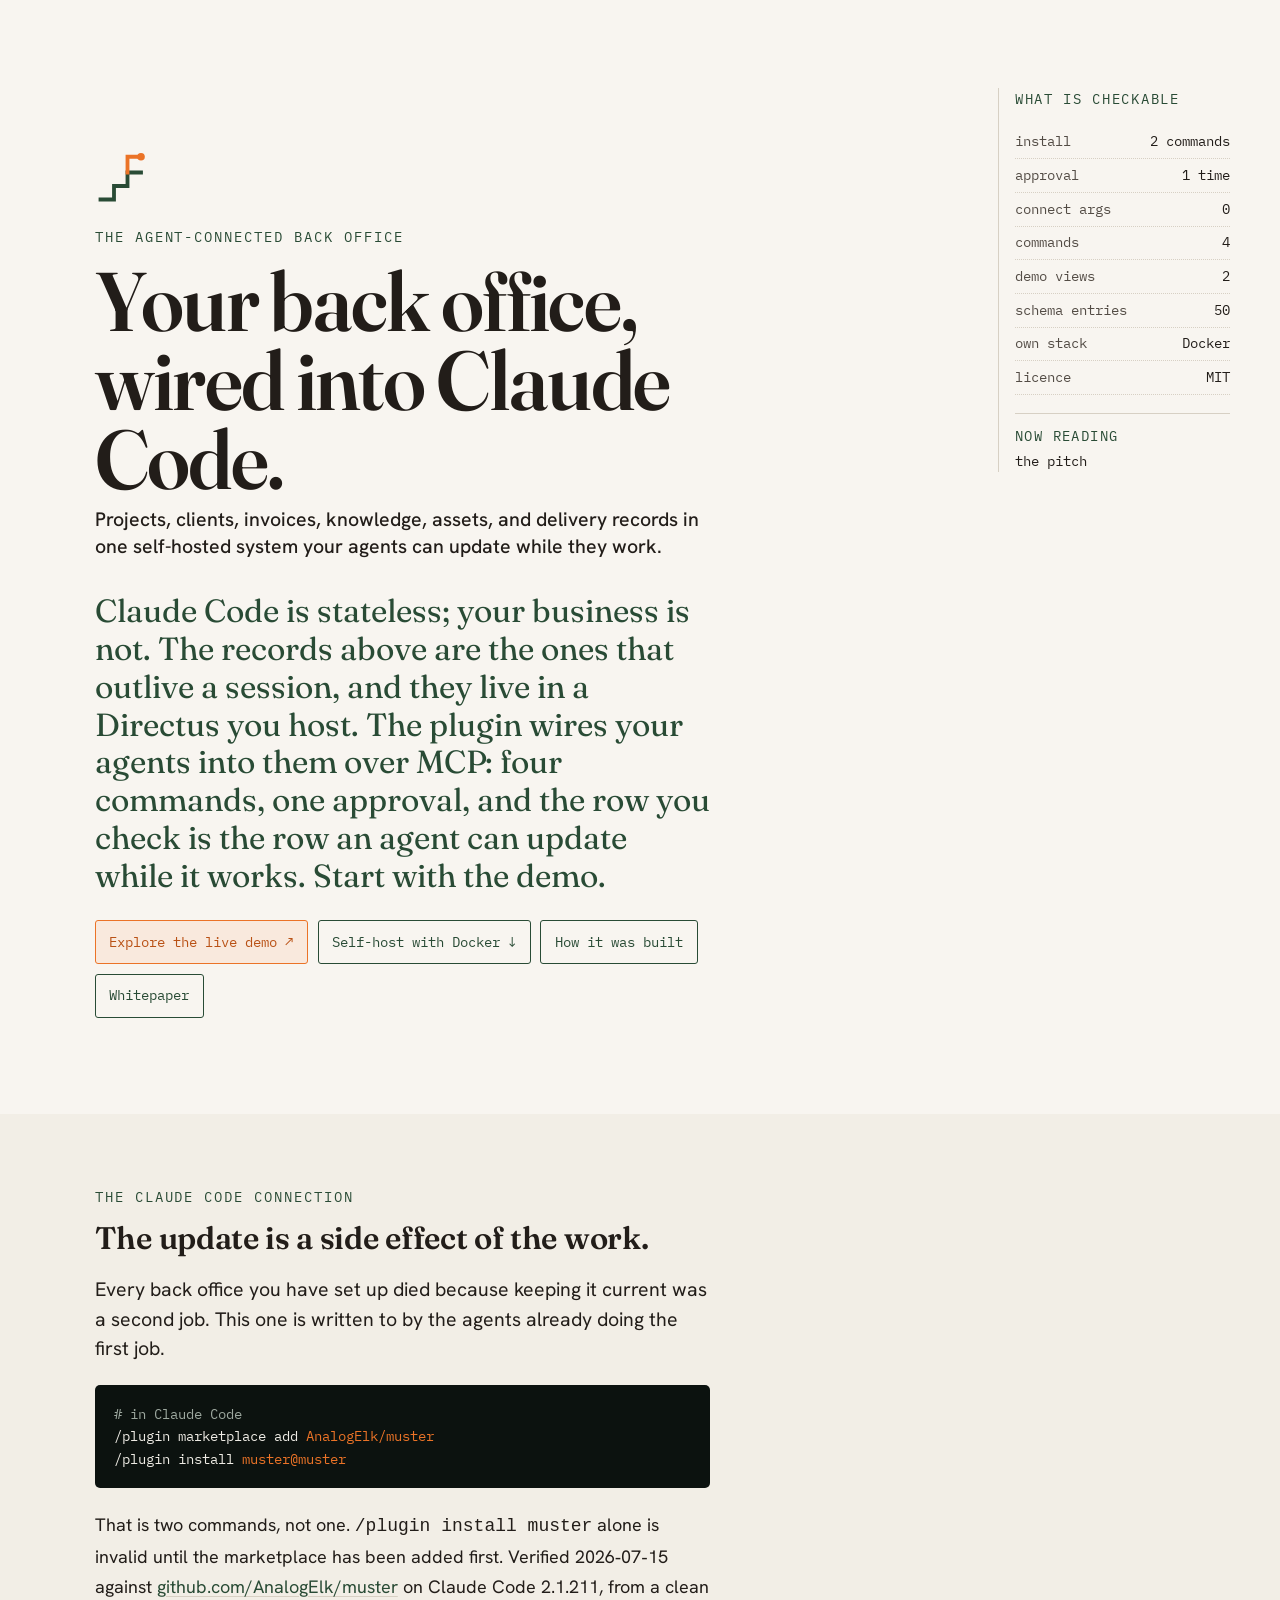
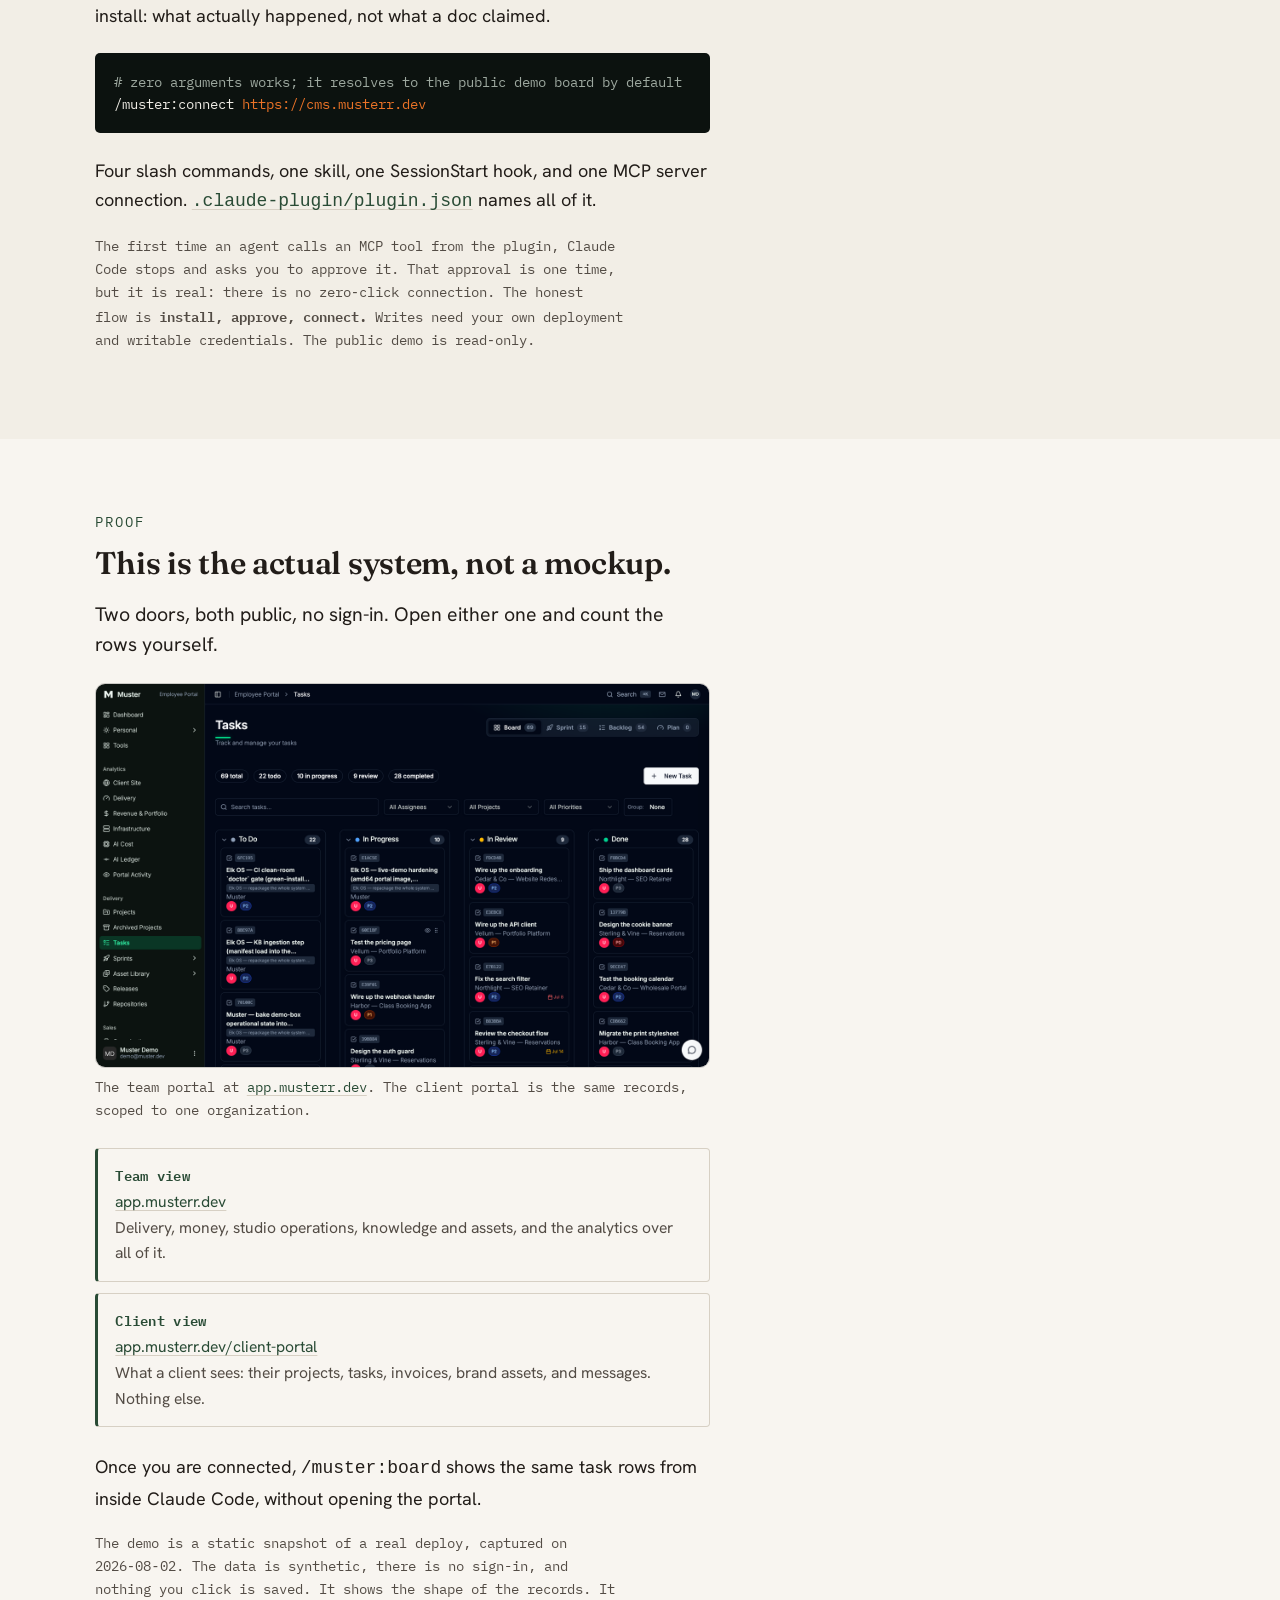
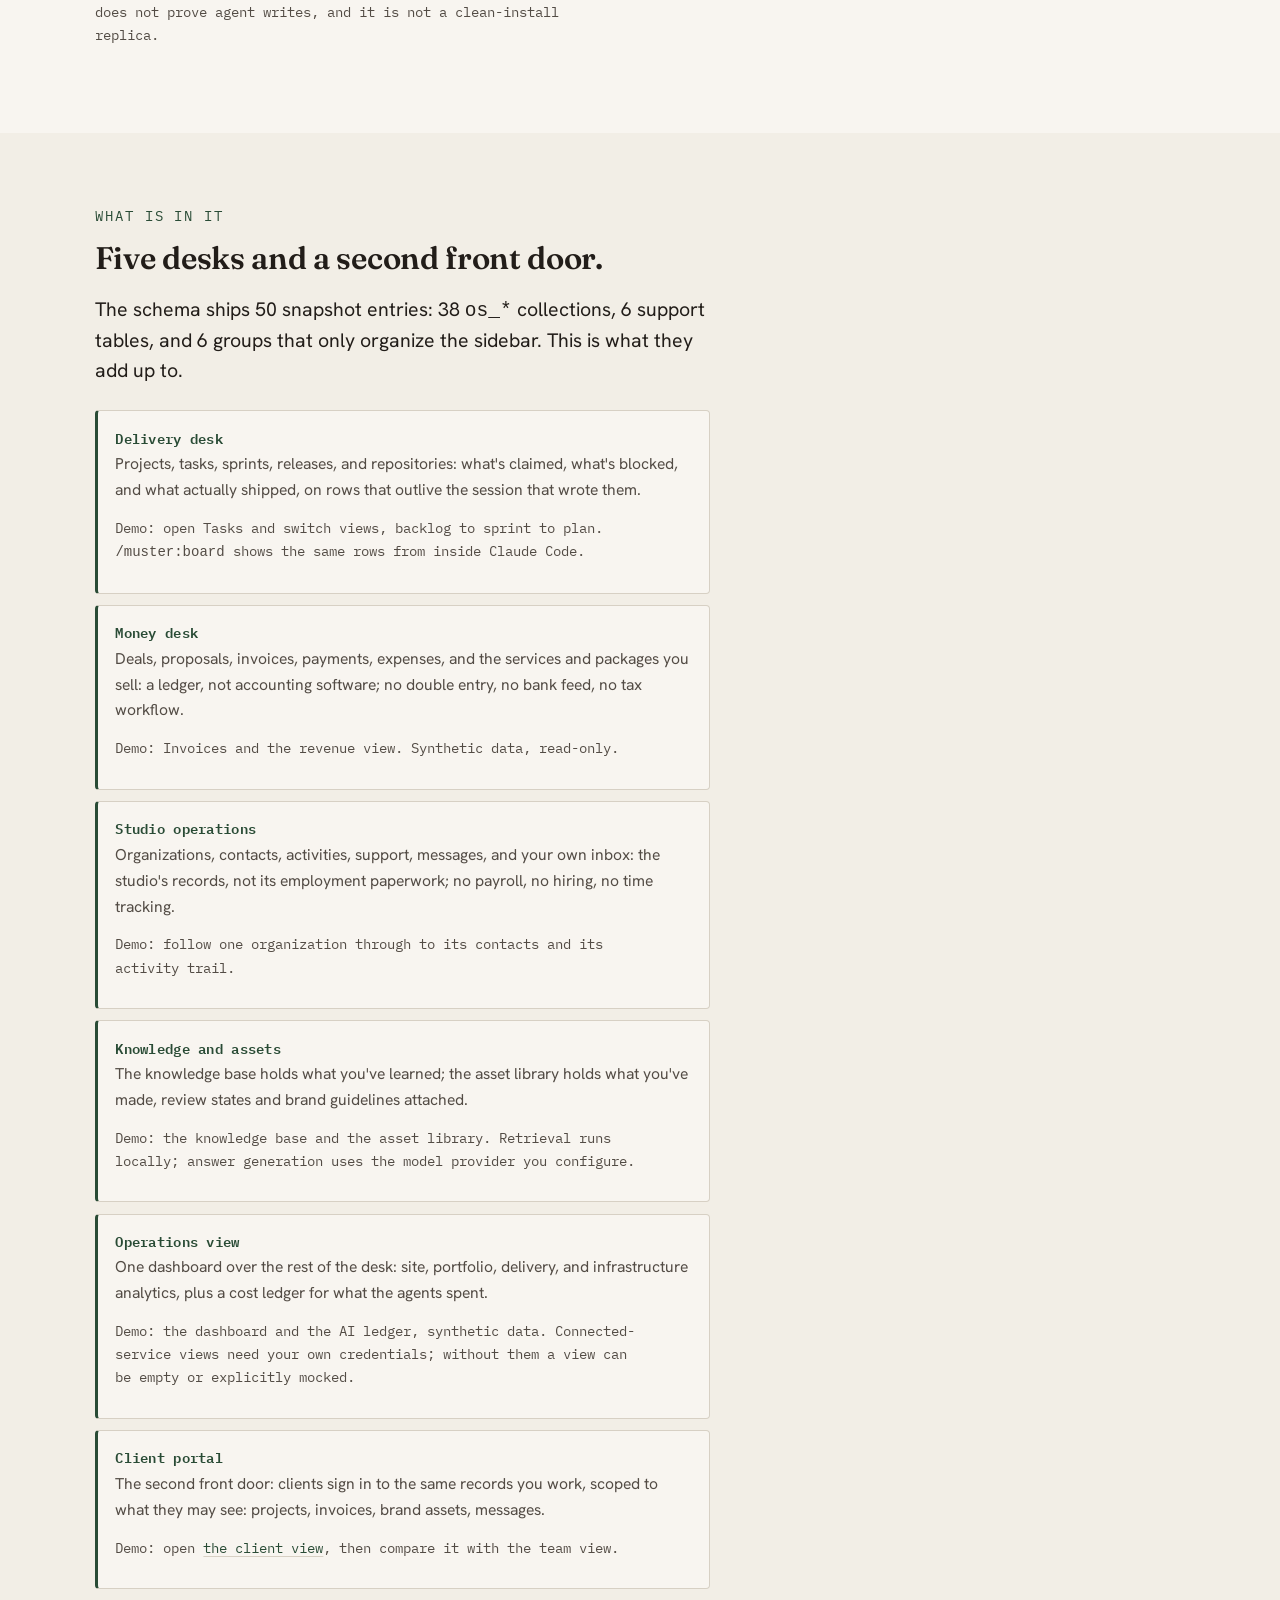
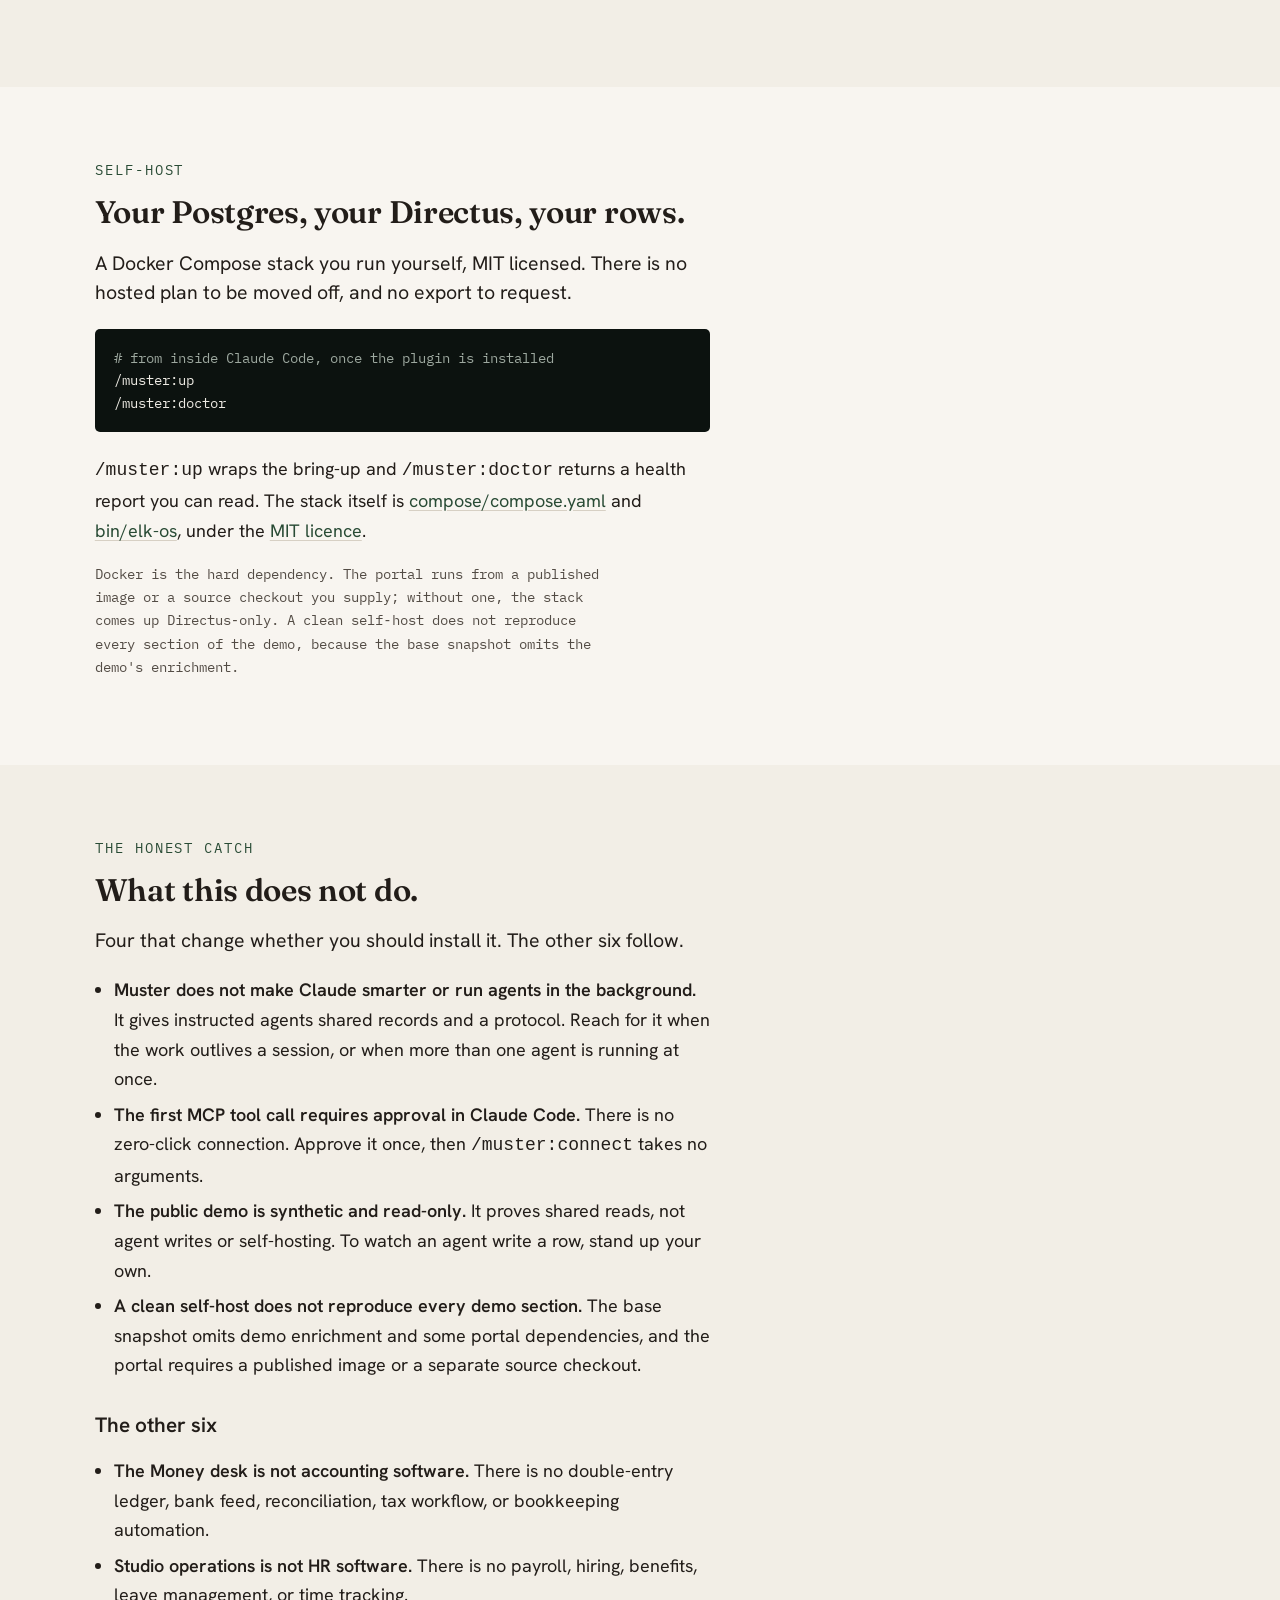
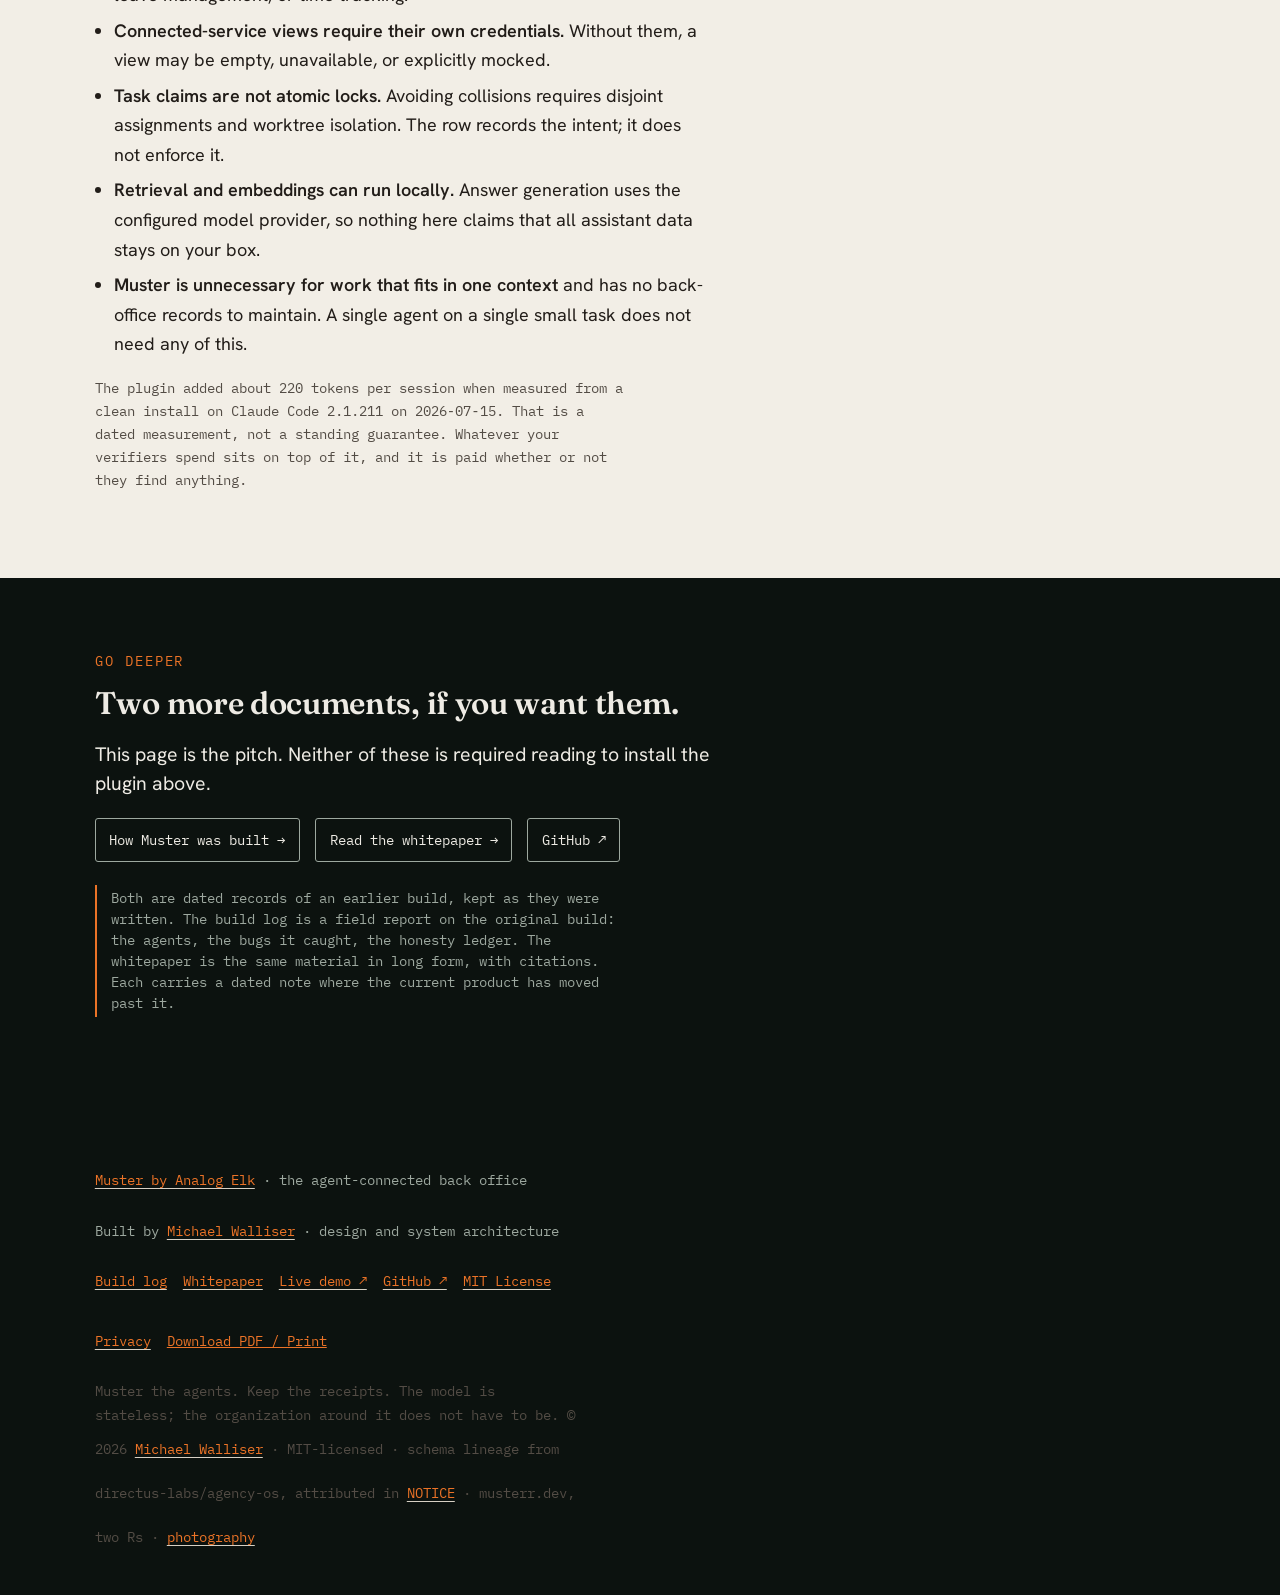
==== site/index.html @ 9669ee62 "fix(site): accurate privacy page, cookieless Matomo, real favicon (#31) * fix(site): make Matomo coo" ====
<!DOCTYPE html>
<html lang="en">
<head>
<meta charset="utf-8">
<meta name="viewport" content="width=device-width, initial-scale=1">
<title>Muster: your back office, wired into Claude Code</title>
<meta name="description" content="Muster is a self-hosted back office for projects, clients, invoices, knowledge, assets, and delivery records, wired into Claude Code. Agents read and update the same records people use, over MCP.">
<!-- canonical = https://musterr.dev/ (double R is deliberate; muster.dev is not ours). -->
<link rel="canonical" href="https://musterr.dev/">

<!-- Open Graph / Twitter -->
<meta property="og:type" content="website">
<meta property="og:url" content="https://musterr.dev/">
<meta property="og:title" content="Muster: your back office, wired into Claude Code">
<meta property="og:description" content="Projects, clients, invoices, knowledge, assets, and delivery records in one self-hosted system your agents can update while they work.">
<meta property="og:image" content="https://musterr.dev/assets/muster-board.png">
<meta property="og:image:alt" content="The Muster task board: rows grouped by status, in the team portal.">
<meta name="twitter:card" content="summary_large_image">
<meta name="twitter:title" content="Muster: your back office, wired into Claude Code">
<meta name="twitter:description" content="Projects, clients, invoices, knowledge, assets, and delivery records in one self-hosted system your agents can update while they work.">
<meta name="twitter:image" content="https://musterr.dev/assets/muster-board.png">
<meta name="twitter:image:alt" content="The Muster task board: rows grouped by status, in the team portal.">

<!-- favicon: three steps + one ember, the Build-Trail at 16px -->
<link rel="icon" href="data:image/svg+xml,%3Csvg xmlns='http://www.w3.org/2000/svg' viewBox='0 0 48 64'%3E%3Cpolyline points='6,58 18,58 18,44 30,44 30,30 42,30' fill='none' stroke='%2325402F' stroke-width='5' stroke-linecap='square'/%3E%3Cpolyline points='30,30 30,16 42,16' fill='none' stroke='%23DE7330' stroke-width='5' stroke-linecap='square'/%3E%3Ccircle cx='42' cy='16' r='5' fill='%23DE7330'/%3E%3C/svg%3E">

<!-- fonts: Fraunces (display), Hanken Grotesk (body), IBM Plex Mono (mono), display:swap -->
<link rel="preconnect" href="https://fonts.googleapis.com">
<link rel="preconnect" href="https://fonts.gstatic.com" crossorigin>
<link href="https://fonts.googleapis.com/css2?family=Fraunces:opsz,wght@9..144,400;9..144,600&family=Hanken+Grotesk:wght@400;500;600&family=IBM+Plex+Mono:wght@400;500;600&display=swap" rel="stylesheet">

<link rel="stylesheet" href="styles.css">

<script type="application/ld+json">
{
  "@context": "https://schema.org",
  "@type": "SoftwareApplication",
  "name": "Muster",
  "applicationCategory": "BusinessApplication",
  "operatingSystem": "Docker",
  "url": "https://musterr.dev/",
  "description": "A self-hosted back office for projects, clients, invoices, knowledge, assets, and delivery records, wired into Claude Code. Agents read and update the same records people use, over MCP.",
  "license": "https://github.com/AnalogElk/muster/blob/main/LICENSE",
  "isAccessibleForFree": true,
  "author": {
    "@type": "Person",
    "name": "Michael Walliser",
    "url": "https://walliser.me"
  },
  "offers": {
    "@type": "Offer",
    "price": "0",
    "priceCurrency": "USD"
  }
}
</script>

<!-- Matomo: self-hosted, cookieless (disableCookies), IP-anonymized server-side; skipped entirely
     when the browser sends Global Privacy Control (DNT is honored server-side by Matomo).
     Disclosed in privacy.html -->
<script>
if (!navigator.globalPrivacyControl) {
  var _paq = window._paq = window._paq || [];
  _paq.push(['disableCookies']);
  _paq.push(['setTrackerUrl', 'https://analytics.analogelk.com/matomo.php']);
  _paq.push(['setSiteId', '10']);
  _paq.push(['trackPageView']);
  _paq.push(['enableLinkTracking']);
  var g = document.createElement('script');
  g.async = true;
  g.src = 'https://analytics.analogelk.com/matomo.js';
  document.head.appendChild(g);
}
</script>
</head>
<body>
<a class="skip" href="#connect">Skip to content</a>

<!-- ===================== STICKY TOP BAR ===================== -->
<header class="topbar" id="topbar" hidden>
  <a class="topbar__brand" href="#top" aria-label="Muster: top of page">
    <svg viewBox="0 0 48 64" aria-hidden="true"><polyline points="6,58 18,58 18,44 30,44 30,30 42,30" fill="none" stroke="var(--pine)" stroke-width="4.5" stroke-linecap="square"/><polyline points="30,30 30,16 42,16" fill="none" stroke="var(--ember)" stroke-width="4.5" stroke-linecap="square"/><circle cx="42" cy="16" r="4.5" fill="var(--ember)"/></svg>
    Muster
  </a>
  <nav class="topbar__nav" aria-label="Section jump links">
    <a href="#connect">Connect</a>
    <a href="#proof">Demo</a>
    <a href="#desks">What's in it</a>
    <a href="#own">Self-host</a>
    <a href="#limits">Limits</a>
  </nav>
  <span class="topbar__spacer"></span>
  <div class="topbar__cta">
    <a class="btn btn--live btn--sm" href="https://app.musterr.dev" target="_blank" rel="noopener" title="static demo snapshot, no sign-in">Live demo ↗</a>
    <a class="btn btn--sm topbar__secondary" href="/about.html">Build log</a>
    <a class="btn btn--sm topbar__secondary" href="/paper.html">Whitepaper</a>
  </div>
</header>

<!-- ===================== LEDGER RAIL (desktop telemetry margin) ===================== -->
<aside class="rail" aria-hidden="true">
  <div class="rail__inner">
    <div class="rail__title">what is checkable</div>
    <div class="rail__item" data-rail="install"><span>install</span><span class="v">2 commands</span></div>
    <div class="rail__item" data-rail="approve"><span>approval</span><span class="v">1 time</span></div>
    <div class="rail__item" data-rail="connect"><span>connect args</span><span class="v">0</span></div>
    <div class="rail__item" data-rail="commands"><span>commands</span><span class="v">4</span></div>
    <div class="rail__item" data-rail="demo"><span>demo views</span><span class="v">2</span></div>
    <div class="rail__item" data-rail="schema"><span>schema entries</span><span class="v">50</span></div>
    <div class="rail__item" data-rail="stack"><span>own stack</span><span class="v">Docker</span></div>
    <div class="rail__item" data-rail="licence"><span>licence</span><span class="v">MIT</span></div>
    <div class="rail__phase" id="railPhase">
      <span class="lbl">now reading</span>
      <span id="railPhaseText">the pitch</span>
    </div>
  </div>
</aside>

<main>
<!-- ===================== HERO ===================== -->
<section class="band band-paper hero" id="top">
  <div class="doc">
    <svg class="hero__mark trail-draw" viewBox="0 0 48 64" role="img" aria-label="The Build-Trail: stacked verified steps, the top step ember and live">
      <polyline points="4,60 16,60 16,48 28,48 28,36 40,36" fill="none" stroke="var(--pine)" stroke-width="3.4" stroke-linecap="square" stroke-linejoin="miter" style="--len:120"/>
      <polyline class="ember-step" points="28,36 28,22 40,22" fill="none" stroke="var(--ember)" stroke-width="3.4" stroke-linecap="square" stroke-linejoin="miter" style="--len:40"/>
      <circle cx="40" cy="22" r="3.4" fill="var(--ember)"/>
    </svg>

    <p class="kicker">The agent-connected back office</p>
    <h1 class="hero__wordmark">Your back office, wired into Claude Code.</h1>

    <p class="hero__pitch">Projects, clients, invoices, knowledge, assets, and delivery records in one self-hosted system your agents can update while they work.</p>

    <p class="hero__lede">Claude Code is stateless; your business is not. The records above are the ones that outlive a session, and they live in a Directus you host. The plugin wires your agents into them over MCP: four commands, one approval, and the row you check is the row an agent can update while it works. Start with the demo.</p>

    <div class="hero__cta">
      <a class="btn btn--solid btn--live" href="https://app.musterr.dev" target="_blank" rel="noopener">Explore the live demo ↗</a>
      <a class="btn" href="#own">Self-host with Docker ↓</a>
      <a class="btn" href="/about.html">How it was built</a>
      <a class="btn" href="/paper.html">Whitepaper</a>
    </div>
  </div>
</section>

<!-- ===================== THE CONNECTION ===================== -->
<section class="band band-paper band-paper--alt" id="connect">
  <div class="doc">
    <p class="kicker">The Claude Code connection</p>
    <h2 class="h2">The update is a side effect of the work.</h2>
    <p class="lead">Every back office you have set up died because keeping it current was a second job. This one is written to by the agents already doing the first job.</p>

    <pre class="code" tabindex="0" aria-label="Install the Muster plugin"><span class="c"># in Claude Code</span>
/plugin marketplace add <span class="e">AnalogElk/muster</span>
/plugin install <span class="e">muster@muster</span></pre>
    <p>That is two commands, not one. <code>/plugin install muster</code> alone is invalid until the marketplace has been added first. Verified 2026&#8209;07&#8209;15 against <a href="https://github.com/AnalogElk/muster">github.com/AnalogElk/muster</a> on Claude Code 2.1.211, from a clean install: what actually happened, not what a doc claimed.</p>

    <pre class="code" tabindex="0" aria-label="Connect to the demo board"><span class="c"># zero arguments works; it resolves to the public demo board by default</span>
/muster:connect <span class="e">https://cms.musterr.dev</span></pre>

    <p>Four slash commands, one skill, one SessionStart hook, and one MCP server connection. <a href="https://github.com/AnalogElk/muster/blob/main/.claude-plugin/plugin.json"><code>.claude-plugin/plugin.json</code></a> names all of it.</p>

    <p class="fineprint">The first time an agent calls an MCP tool from the plugin, Claude Code stops and asks you to approve it. That approval is one time, but it is real: there is no zero&#8209;click connection. The honest flow is <strong>install, approve, connect.</strong> Writes need your own deployment and writable credentials. The public demo is read&#8209;only.</p>
  </div>
</section>

<!-- ===================== PROOF ===================== -->
<section class="band band-paper" id="proof">
  <div class="doc">
    <p class="kicker">Proof</p>
    <h2 class="h2">This is the actual system, not a mockup.</h2>
    <p class="lead">Two doors, both public, no sign-in. Open either one and count the rows yourself.</p>

    <figure style="margin:1.5rem 0">
      <a href="https://app.musterr.dev" target="_blank" rel="noopener"><img src="assets/muster-board.png" alt="The Muster task board: rows grouped by status, in the team portal" loading="lazy" style="width:100%;height:auto;display:block;border-radius:10px;border:1px solid rgba(0,0,0,.18)"></a>
      <figcaption class="fineprint" style="margin-top:.5rem">The team portal at <a href="https://app.musterr.dev">app.musterr.dev</a>. The client portal is the same records, scoped to one organization.</figcaption>
    </figure>

    <div class="planes" role="list" aria-label="Demo views">
      <div class="plane" role="listitem"><p class="plane__h">Team view</p><p class="plane__d"><a href="https://app.musterr.dev" target="_blank" rel="noopener">app.musterr.dev</a><br>Delivery, money, studio operations, knowledge and assets, and the analytics over all of it.</p></div>
      <div class="plane" role="listitem"><p class="plane__h">Client view</p><p class="plane__d"><a href="https://app.musterr.dev/client-portal/" target="_blank" rel="noopener">app.musterr.dev/client-portal</a><br>What a client sees: their projects, tasks, invoices, brand assets, and messages. Nothing else.</p></div>
    </div>

    <p>Once you are connected, <code>/muster:board</code> shows the same task rows from inside Claude Code, without opening the portal.</p>
    <p class="fineprint">The demo is a static snapshot of a real deploy, captured on 2026&#8209;08&#8209;02. The data is synthetic, there is no sign-in, and nothing you click is saved. It shows the shape of the records. It does not prove agent writes, and it is not a clean-install replica.</p>
  </div>
</section>

<!-- ===================== THE DESKS ===================== -->
<section class="band band-paper band-paper--alt" id="desks">
  <div class="doc">
    <p class="kicker">What is in it</p>
    <h2 class="h2">Five desks and a second front door.</h2>
    <p class="lead">The schema ships 50 snapshot entries: 38 <code>os_*</code> collections, 6 support tables, and 6 groups that only organize the sidebar. This is what they add up to.</p>

    <div class="planes" role="list" aria-label="What Muster holds">
      <div class="plane" role="listitem">
        <p class="plane__h">Delivery desk</p>
        <p class="plane__d">Projects, tasks, sprints, releases, and repositories: what's claimed, what's blocked, and what actually shipped, on rows that outlive the session that wrote them.</p>
        <p class="fineprint">Demo: open Tasks and switch views, backlog to sprint to plan. <code>/muster:board</code> shows the same rows from inside Claude Code.</p>
      </div>
      <div class="plane" role="listitem">
        <p class="plane__h">Money desk</p>
        <p class="plane__d">Deals, proposals, invoices, payments, expenses, and the services and packages you sell: a ledger, not accounting software; no double entry, no bank feed, no tax workflow.</p>
        <p class="fineprint">Demo: Invoices and the revenue view. Synthetic data, read-only.</p>
      </div>
      <div class="plane" role="listitem">
        <p class="plane__h">Studio operations</p>
        <p class="plane__d">Organizations, contacts, activities, support, messages, and your own inbox: the studio's records, not its employment paperwork; no payroll, no hiring, no time tracking.</p>
        <p class="fineprint">Demo: follow one organization through to its contacts and its activity trail.</p>
      </div>
      <div class="plane" role="listitem">
        <p class="plane__h">Knowledge and assets</p>
        <p class="plane__d">The knowledge base holds what you've learned; the asset library holds what you've made, review states and brand guidelines attached.</p>
        <p class="fineprint">Demo: the knowledge base and the asset library. Retrieval runs locally; answer generation uses the model provider you configure.</p>
      </div>
      <div class="plane" role="listitem">
        <p class="plane__h">Operations view</p>
        <p class="plane__d">One dashboard over the rest of the desk: site, portfolio, delivery, and infrastructure analytics, plus a cost ledger for what the agents spent.</p>
        <p class="fineprint">Demo: the dashboard and the AI ledger, synthetic data. Connected-service views need your own credentials; without them a view can be empty or explicitly mocked.</p>
      </div>
      <div class="plane" role="listitem">
        <p class="plane__h">Client portal</p>
        <p class="plane__d">The second front door: clients sign in to the same records you work, scoped to what they may see: projects, invoices, brand assets, messages.</p>
        <p class="fineprint">Demo: open <a href="https://app.musterr.dev/client-portal/" target="_blank" rel="noopener">the client view</a>, then compare it with the team view.</p>
      </div>
    </div>
  </div>
</section>

<!-- ===================== OWN IT ===================== -->
<section class="band band-paper" id="own">
  <div class="doc">
    <p class="kicker">Self-host</p>
    <h2 class="h2">Your Postgres, your Directus, your rows.</h2>
    <p class="lead">A Docker Compose stack you run yourself, MIT licensed. There is no hosted plan to be moved off, and no export to request.</p>
    <pre class="code" tabindex="0" aria-label="Bring up your own stack"><span class="c"># from inside Claude Code, once the plugin is installed</span>
/muster:up
/muster:doctor</pre>
    <p><code>/muster:up</code> wraps the bring-up and <code>/muster:doctor</code> returns a health report you can read. The stack itself is <a href="https://github.com/AnalogElk/muster/blob/main/compose/compose.yaml">compose/compose.yaml</a> and <a href="https://github.com/AnalogElk/muster/blob/main/bin/elk-os">bin/elk-os</a>, under the <a href="https://github.com/AnalogElk/muster/blob/main/LICENSE">MIT licence</a>.</p>
    <p class="fineprint">Docker is the hard dependency. The portal runs from a published image or a source checkout you supply; without one, the stack comes up Directus&#8209;only. A clean self&#8209;host does not reproduce every section of the demo, because the base snapshot omits the demo's enrichment.</p>
  </div>
</section>

<!-- ===================== THE HONEST CATCH ===================== -->
<section class="band band-paper band-paper--alt" id="limits">
  <div class="doc">
    <p class="kicker">The honest catch</p>
    <h2 class="h2">What this does not do.</h2>
    <p class="lead">Four that change whether you should install it. The other six follow.</p>
    <ul class="tight">
      <li><strong>Muster does not make Claude smarter or run agents in the background.</strong> It gives instructed agents shared records and a protocol. Reach for it when the work outlives a session, or when more than one agent is running at once.</li>
      <li><strong>The first MCP tool call requires approval in Claude Code.</strong> There is no zero-click connection. Approve it once, then <code>/muster:connect</code> takes no arguments.</li>
      <li><strong>The public demo is synthetic and read-only.</strong> It proves shared reads, not agent writes or self-hosting. To watch an agent write a row, stand up your own.</li>
      <li><strong>A clean self-host does not reproduce every demo section.</strong> The base snapshot omits demo enrichment and some portal dependencies, and the portal requires a published image or a separate source checkout.</li>
    </ul>

    <h3 class="h3" style="margin-top:2rem">The other six</h3>
    <ul class="tight">
      <li><strong>The Money desk is not accounting software.</strong> There is no double-entry ledger, bank feed, reconciliation, tax workflow, or bookkeeping automation.</li>
      <li><strong>Studio operations is not HR software.</strong> There is no payroll, hiring, benefits, leave management, or time tracking.</li>
      <li><strong>Connected-service views require their own credentials.</strong> Without them, a view may be empty, unavailable, or explicitly mocked.</li>
      <li><strong>Task claims are not atomic locks.</strong> Avoiding collisions requires disjoint assignments and worktree isolation. The row records the intent; it does not enforce it.</li>
      <li><strong>Retrieval and embeddings can run locally.</strong> Answer generation uses the configured model provider, so nothing here claims that all assistant data stays on your box.</li>
      <li><strong>Muster is unnecessary for work that fits in one context</strong> and has no back-office records to maintain. A single agent on a single small task does not need any of this.</li>
    </ul>
    <p class="fineprint">The plugin added about 220 tokens per session when measured from a clean install on Claude Code 2.1.211 on 2026&#8209;07&#8209;15. That is a dated measurement, not a standing guarantee. Whatever your verifiers spend sits on top of it, and it is paid whether or not they find anything.</p>
  </div>
</section>

<!-- ===================== DEPTH ===================== -->
<section class="band band-console" id="depth">
  <div class="doc">
    <p class="kicker">Go deeper</p>
    <h2 class="h2">Two more documents, if you want them.</h2>
    <p class="lead">This page is the pitch. Neither of these is required reading to install the plugin above.</p>
    <p>
      <a class="btn" href="/about.html">How Muster was built →</a>
      &nbsp;
      <a class="btn" href="/paper.html">Read the whitepaper →</a>
      &nbsp;
      <a class="btn" href="https://github.com/AnalogElk/muster" target="_blank" rel="noopener">GitHub ↗</a>
    </p>
    <p class="note">Both are dated records of an earlier build, kept as they were written. The build log is a field report on the original build: the agents, the bugs it caught, the honesty ledger. The whitepaper is the same material in long form, with citations. Each carries a dated note where the current product has moved past it.</p>
  </div>
</section>
</main>

<!-- ===================== FOOTER ===================== -->
<footer class="footer">
  <div class="doc">
    <div><a href="https://analogelk.com" target="_blank" rel="noopener">Muster by Analog Elk</a> · the agent-connected back office</div>
    <div>Built by <a href="https://walliser.me" target="_blank" rel="noopener">Michael Walliser</a> · design and system architecture</div>
    <div class="footer__links">
      <a href="/about.html">Build log</a>
      <a href="/paper.html">Whitepaper</a>
      <a href="https://app.musterr.dev" target="_blank" rel="noopener" title="static demo snapshot, no sign-in">Live demo ↗</a>
      <a href="https://github.com/AnalogElk/muster" target="_blank" rel="noopener">GitHub ↗</a>
      <a href="https://github.com/AnalogElk/muster/blob/main/LICENSE" target="_blank" rel="noopener">MIT License</a>
      <a href="privacy.html">Privacy</a>
      <button type="button" onclick="window.print()" style="background:none;border:0;padding:0;font:inherit;color:var(--ember);cursor:pointer;text-decoration:underline">Download PDF / Print</button>
    </div>
    <div class="fineprint" style="margin-top:1rem;">Muster the agents. Keep the receipts. The model is stateless; the organization around it does not have to be. © 2026 <a href="https://walliser.me" target="_blank" rel="noopener">Michael Walliser</a> · MIT-licensed · schema lineage from directus-labs/agency-os, attributed in <a href="https://github.com/AnalogElk/muster/blob/main/NOTICE" target="_blank" rel="noopener">NOTICE</a> · musterr.dev, two Rs · <a href="https://wlsr.me" target="_blank" rel="noopener">photography</a></div>
  </div>
</footer>

<script>
(function () {
  "use strict";

  /* ---- topbar reveal after hero ---- */
  var topbar = document.getElementById("topbar");
  var hero = document.getElementById("top");
  if (topbar) topbar.hidden = false;
  if (topbar && "IntersectionObserver" in window) {
    new IntersectionObserver(function (entries) {
      entries.forEach(function (e) {
        topbar.classList.toggle("is-visible", !e.isIntersecting);
      });
    }, { rootMargin: "-120px 0px 0px 0px" }).observe(hero);
  } else if (topbar) {
    topbar.classList.add("is-visible");
  }

  /* ---- Ledger Rail: highlight the telemetry line the active section proves ---- */
  var phaseText = document.getElementById("railPhaseText");
  var sectionLabels = {
    top: "the pitch", connect: "the connection", proof: "the proof",
    desks: "what is in it", own: "self-host", limits: "the honest catch",
    depth: "go deeper"
  };
  var railMap = {
    connect: "install", proof: "demo", desks: "schema", own: "stack", limits: "approve"
  };
  function setRail(id) {
    if (phaseText) phaseText.textContent = sectionLabels[id] || "the pitch";
    document.querySelectorAll(".rail__item").forEach(function (it) { it.classList.remove("is-active"); });
    var key = railMap[id];
    if (key) {
      var item = document.querySelector('.rail__item[data-rail="' + key + '"]');
      if (item) item.classList.add("is-active");
    }
  }
  if ("IntersectionObserver" in window) {
    var secs = document.querySelectorAll("main section[id]");
    var io = new IntersectionObserver(function (entries) {
      entries.forEach(function (e) {
        if (e.isIntersecting) setRail(e.target.id);
      });
    }, { rootMargin: "-45% 0px -45% 0px" });
    secs.forEach(function (s) { io.observe(s); });
  }
})();
</script>
</body>
</html>
---- site/styles.css ----
/* =========================================================================
   Muster — the operating system for agentic software teams
   Field-report / build-log homepage. One stylesheet, no framework.
   Palette: warm bone paper, deep pine ink, single reserved ember "live" accent.
   ========================================================================= */

/* ---- Tokens -------------------------------------------------------------- */
:root {
  /* color — OKLCH with hex fallback */
  --paper:      #F4EFE4;
  --paper-2:    #EFE8D9;          /* subtle inset / card on paper */
  --ink:        #221F1A;
  --ink-soft:   #4A463D;
  --pine:       #25402F;
  --pine-deep:  #1B3023;
  --bone-rule:  #DDD4C2;
  --ember:      #DE7330;
  --ember-deep: #B9551C;
  --console:    #14201B;
  --console-2:  #1B2C24;          /* console card */
  --console-fg: #ECE7DC;
  --console-mut:#9DB0A2;
  --console-rule:#2C4337;

  /* type */
  --display: "Fraunces", Georgia, "Times New Roman", serif;
  --body: "Hanken Grotesk", system-ui, -apple-system, "Segoe UI", Roboto, sans-serif;
  --mono: "IBM Plex Mono", ui-monospace, "SF Mono", Menlo, Consolas, monospace;

  --measure: 66ch;
  --rail-w: 232px;
  --type-floor: 0.875rem;
  --target-min: 2.75rem;
  --topbar-offset: 5rem;

  --space-1: 0.5rem;
  --space-2: 1rem;
  --space-3: 1.5rem;
  --space-4: 2rem;
  --space-5: 3rem;
  --space-6: 4.5rem;
  --space-7: 7rem;
}

@supports (color: oklch(0.5 0.1 160)) {
  :root {
    --paper:      oklch(0.972 0.008 85);
    --paper-2:    oklch(0.950 0.012 84);
    --ink:        oklch(0.235 0.010 60);
    --ink-soft:   oklch(0.420 0.014 65);
    --pine:       oklch(0.380 0.055 155);
    --pine-deep:  oklch(0.300 0.050 155);
    --bone-rule:  oklch(0.860 0.018 80);
    --ember:      oklch(0.685 0.170 48);
    --ember-deep: oklch(0.560 0.150 45);
    --console:    oklch(0.175 0.012 160);
    --console-2:  oklch(0.225 0.016 160);
    --console-fg: oklch(0.940 0.010 90);
    --console-mut:oklch(0.720 0.018 150);
    --console-rule: oklch(0.320 0.020 158);
  }
}

/* ---- Reset / base -------------------------------------------------------- */
*, *::before, *::after { box-sizing: border-box; }
html {
  -webkit-text-size-adjust: 100%;
  scroll-behavior: smooth;
  scroll-padding-top: var(--topbar-offset);
}
@media (prefers-reduced-motion: reduce) { html { scroll-behavior: auto; } }

body {
  margin: 0;
  background: var(--paper);
  color: var(--ink);
  font-family: var(--body);
  font-size: 1.125rem;
  line-height: 1.65;
  font-weight: 400;
  -webkit-font-smoothing: antialiased;
  text-rendering: optimizeLegibility;
}

a {
  color: var(--pine);
  text-decoration-color: var(--bone-rule);
  text-underline-offset: 3px;
  overflow-wrap: anywhere;
}
a:hover { text-decoration-color: var(--pine); }
code { overflow-wrap: anywhere; }

h1, h2, h3 { font-family: var(--display); font-weight: 600; color: var(--ink); line-height: 1.1; }
strong { font-weight: 600; }

:focus-visible {
  outline: 2.5px solid var(--ember);
  outline-offset: 3px;
  border-radius: 2px;
}

/* skip link */
.skip {
  position: absolute; left: -9999px; top: 0; z-index: 200;
  display: inline-flex; align-items: center;
  min-height: var(--target-min);
  background: var(--pine); color: var(--console-fg);
  padding: 0.6rem 1rem; font-family: var(--mono); font-size: var(--type-floor);
}
.skip:focus { left: 0.5rem; top: 0.5rem; }

/* ---- Layout -------------------------------------------------------------- */
.doc {
  /* editorial column, set slightly left of center to give the rail room */
  width: 100%;
  max-width: var(--measure);
  margin: 0 auto;
  padding: 0 1.4rem;
}

.band { padding: var(--space-6) 0; }
.band-paper { background: var(--paper); color: var(--ink); }
.band-paper--alt { background: var(--paper-2); }

/* full-bleed console interludes */
.band-console {
  background: var(--console);
  color: var(--console-fg);
}
.band-console h1, .band-console h2, .band-console h3 { color: var(--console-fg); }
.band-console a { color: var(--ember); text-decoration-color: var(--ember-deep); }

/* hairline divider */
.rule { border: 0; border-top: 1px solid var(--bone-rule); margin: var(--space-4) 0; }
.band-console .rule { border-top-color: var(--console-rule); }

/* ---- Mono helpers -------------------------------------------------------- */
.mono { font-family: var(--mono); }
.meta {
  font-family: var(--mono);
  font-size: var(--type-floor);
  letter-spacing: 0.02em;
  color: var(--ink-soft);
  text-transform: none;
}
.band-console .meta { color: var(--console-mut); }
.kicker {
  font-family: var(--mono);
  font-size: var(--type-floor);
  letter-spacing: 0.14em;
  text-transform: uppercase;
  color: var(--pine);
  margin: 0 0 0.8rem;
}
.band-console .kicker { color: var(--ember); }

/* section numbering */
.secnum { color: var(--pine); font-variant-numeric: tabular-nums; }
.band-console .secnum { color: var(--ember); }

/* ---- Top bar ------------------------------------------------------------- */
.topbar {
  position: sticky; top: 0; z-index: 100;
  display: flex; align-items: center; gap: 0.85rem;
  width: 100%; max-width: 100%; min-height: 3.75rem;
  padding: 0.45rem max(1.4rem, calc((100% - 1180px) / 2));
  background: color-mix(in oklab, var(--paper) 86%, transparent);
  -webkit-backdrop-filter: saturate(1.2) blur(8px);
  backdrop-filter: saturate(1.2) blur(8px);
  border-bottom: 1px solid var(--bone-rule);
  transform: translateY(-110%);
  transition: transform 0.28s ease;
}
.topbar.is-visible { transform: translateY(0); }
@media (prefers-reduced-motion: reduce) { .topbar { transition: none; } }

.topbar__brand {
  display: inline-flex; align-items: center; gap: 0.5rem;
  flex: 0 0 auto; min-height: var(--target-min);
  font-family: var(--display); font-weight: 600; font-size: 1.1rem;
  color: var(--ink); text-decoration: none; letter-spacing: -0.01em;
}
.topbar__brand svg { width: 20px; height: 24px; display: block; }

.topbar__nav {
  display: flex; align-items: center; gap: 1rem; margin-left: 0.35rem;
  font-family: var(--mono); font-size: var(--type-floor);
}
.topbar__nav a {
  display: inline-flex; align-items: center; min-height: var(--target-min);
  color: var(--ink-soft); text-decoration: none;
}
.topbar__nav a:hover { color: var(--pine); }
.topbar__spacer { flex: 1 1 0; min-width: 0; }
.topbar__cta {
  display: flex; flex: 0 0 auto; align-items: center; gap: 0.5rem;
  min-width: 0;
}

@media (max-width: 1050px) {
  .topbar__nav { display: none; }
}

@media (max-width: 600px) {
  .topbar {
    gap: 0.5rem;
    padding-inline: 0.85rem;
  }
  .topbar__cta .topbar__secondary { display: none; }
}

/* ---- Buttons / chips ----------------------------------------------------- */
.btn {
  display: inline-flex; align-items: center; gap: 0.45rem;
  min-height: var(--target-min);
  font-family: var(--mono); font-size: var(--type-floor); line-height: 1.2;
  padding: 0.6rem 0.85rem;
  border: 1px solid var(--pine);
  border-radius: 3px;
  color: var(--pine); background: transparent;
  text-decoration: none; white-space: nowrap;
  transition: background 0.15s ease, color 0.15s ease;
}
.btn:hover { background: var(--pine); color: var(--paper); }
.btn--solid { background: var(--pine); color: var(--paper); }
.btn--solid:hover { background: var(--pine-deep); }
.btn--sm { padding: 0.45rem 0.7rem; font-size: var(--type-floor); }

/* the reserved ember "live" chip — anything ember is a seam into the running system */
.btn--live {
  border-color: var(--ember);
  color: var(--ember-deep);
  background: color-mix(in oklab, var(--ember) 10%, var(--paper));
}
.btn--live:hover { background: var(--ember); color: #fff; border-color: var(--ember); }
.band-console .btn--live {
  color: var(--ember); background: color-mix(in oklab, var(--ember) 14%, var(--console));
}
.band-console .btn--live:hover { color: var(--console); background: var(--ember); }

.band-console .btn {
  border-color: var(--console-mut); color: var(--console-fg);
}
.band-console .btn:hover { background: var(--console-fg); color: var(--console); }

/* inline live chip showing the bare host */
.livechip {
  display: inline-flex; align-items: center; gap: 0.4rem;
  min-height: var(--target-min);
  font-family: var(--mono); font-size: var(--type-floor);
  padding: 0.18rem 0.5rem;
  border: 1px solid var(--ember);
  border-radius: 3px;
  background: color-mix(in oklab, var(--ember) 9%, var(--paper));
  color: var(--ember-deep);
  text-decoration: none;
  white-space: nowrap;
}
.livechip:hover { background: var(--ember); color: #fff; }
.livechip::before { content: "▸"; font-size: 0.7em; }
.band-console .livechip { background: color-mix(in oklab, var(--ember) 14%, var(--console)); color: var(--ember); }

/* archived-snapshot sibling: muted twin */
.snapchip {
  display: inline-flex; align-items: center; gap: 0.35rem;
  min-height: var(--target-min);
  font-family: var(--mono); font-size: var(--type-floor);
  color: var(--ink-soft); text-decoration: none;
  border-bottom: 1px dotted var(--bone-rule);
}
.snapchip:hover { color: var(--pine); }
.snapchip::before { content: "⤓"; }
.band-console .snapchip { color: var(--console-mut); }

/* ---- Hero ---------------------------------------------------------------- */
.hero { padding-top: var(--space-6); padding-bottom: var(--space-5); }
.hero__mark { width: 56px; height: 72px; margin-bottom: 1.4rem; display: block; }

.hero__wordmark {
  font-family: var(--display); font-weight: 600;
  font-size: clamp(3.1rem, 11vw, 5.2rem);
  line-height: 0.95; letter-spacing: -0.02em; margin: 0 0 0.4rem;
}
/* The 0.95 leading is set for the one- and two-line desktop headline. On a
   phone the same headline wraps to four lines, and Fraunces ascenders then
   collide with the descenders above them: the "ffi" of "office" cuts into
   "back". Leading is a function of line count, not of taste, so give the
   wrapped case the room it needs. */
@media (max-width: 640px) {
  .hero__wordmark { line-height: 1.04; }
}
.hero__lede {
  font-family: var(--display); font-weight: 400;
  font-size: clamp(1.4rem, 3.6vw, 2rem);
  line-height: 1.18; color: var(--pine); margin: 0 0 1.6rem;
  max-width: 24ch;
}
.hero__sub { max-width: 60ch; color: var(--ink-soft); margin: 0 0 1.2rem; }
.hero__pitch {
  font-size: 1.22rem; line-height: 1.4; max-width: 40ch; margin: 0 0 2rem;
  font-weight: 500;
}
.hero__pitch b { color: var(--pine); font-weight: 600; }

.hero__cta { display: flex; flex-wrap: wrap; gap: 0.6rem; margin-bottom: var(--space-5); }

/* metric strip — the load-bearing hero element, plain mono, works CSS-off */
.metricstrip {
  border-top: 1.5px solid var(--ink);
  border-bottom: 1.5px solid var(--ink);
  padding: 1.4rem 0;
  display: grid;
  grid-template-columns: repeat(auto-fit, minmax(150px, 1fr));
  gap: 1rem 1.6rem;
  font-family: var(--mono);
}
.metric { line-height: 1.25; }
.metric__n {
  display: block; font-size: 1.5rem; font-weight: 600; color: var(--pine);
  font-variant-numeric: tabular-nums; letter-spacing: -0.01em;
}
.metric__l { display: block; font-size: var(--type-floor); color: var(--ink-soft); margin-top: 0.15rem; }

/* ---- Prose --------------------------------------------------------------- */
.h2 {
  font-size: clamp(1.7rem, 4.2vw, 1.95rem);
  margin: 0 0 0.4rem; letter-spacing: -0.01em;
}
.h3 {
  font-family: var(--body); font-weight: 600;
  font-size: 1.3rem; line-height: 1.25; margin: 2rem 0 0.5rem;
}
.lead { font-size: 1.22rem; line-height: 1.5; color: var(--ink); }
.doc p { max-width: var(--measure); }
.band-console .lead { color: var(--console-fg); }

.note {
  font-family: var(--mono); font-size: var(--type-floor); line-height: 1.5;
  color: var(--ink-soft); border-left: 2px solid var(--ember);
  padding: 0.2rem 0 0.2rem 0.9rem; margin: 1.4rem 0;
}
.band-console .note { color: var(--console-mut); }

/* ---- Tables (proof sections) -------------------------------------------- */
.table-wrap {
  width: 100%; max-width: 100%;
  overflow-x: auto;
  overscroll-behavior-inline: contain;
  -webkit-overflow-scrolling: touch;
  margin: 1.4rem 0;
}
table.proof {
  width: 100%; border-collapse: collapse;
  font-size: 0.95rem;
}
table.proof th, table.proof td {
  text-align: left; vertical-align: top;
  padding: 0.6rem 0.8rem;
  border-bottom: 1px solid var(--bone-rule);
}
table.proof thead th {
  font-family: var(--mono); font-size: var(--type-floor); text-transform: uppercase;
  letter-spacing: 0.06em; color: var(--pine); border-bottom: 1.5px solid var(--ink);
  font-weight: 600;
}
table.proof tbody tr:last-child td { border-bottom: 1.5px solid var(--ink); }
table.proof .yes { color: var(--ember-deep); font-weight: 600; }
table.proof .no  { color: var(--ink-soft); }
.band-console table.proof th, .band-console table.proof td { border-bottom-color: var(--console-rule); }
.band-console table.proof thead th { color: var(--ember); border-bottom-color: var(--console-fg); }

/* ---- Ledger (two-column mono) ------------------------------------------- */
.ledger {
  font-family: var(--mono); font-size: var(--type-floor);
  border: 1px solid var(--bone-rule); border-radius: 4px;
  margin: 1.4rem 0; overflow: hidden;
}
.ledger__row {
  display: grid; grid-template-columns: 1fr 1fr;
  border-bottom: 1px solid var(--bone-rule);
}
.ledger__row:last-child { border-bottom: 0; }
.ledger__row > div { padding: 0.55rem 0.8rem; }
.ledger__row > div:first-child {
  border-right: 1px solid var(--bone-rule);
  color: var(--ink-soft);
}
.ledger__head > div { background: var(--pine); color: var(--paper); font-weight: 600; }
.ledger__head > div:first-child { border-right-color: var(--pine-deep); color: var(--paper); }

/* ---- Architecture figure: four planes ----------------------------------- */
.planes {
  display: grid; gap: 0.7rem; margin: 1.6rem 0;
}
.plane {
  border: 1px solid var(--bone-rule); border-left: 3px solid var(--pine);
  border-radius: 4px; padding: 0.9rem 1.1rem; background: var(--paper);
}
.plane__h {
  font-family: var(--mono); font-size: var(--type-floor); font-weight: 600;
  color: var(--pine); letter-spacing: 0.02em; margin: 0 0 0.15rem;
}
.plane__d { font-size: 0.98rem; color: var(--ink-soft); margin: 0; }
.plane--live { border-left-color: var(--ember); }
.plane--live .plane__h { color: var(--ember-deep); }

/* ---- Receipt walk (one defect, end to end) ------------------------------ */
.receipt {
  display: grid; gap: 0; margin: 1.6rem 0;
  border: 1px solid var(--bone-rule); border-radius: 5px; overflow: hidden;
  font-family: var(--mono); font-size: var(--type-floor);
}
.receipt__step {
  display: grid; grid-template-columns: 8.5rem 1fr; gap: 0.8rem;
  padding: 0.7rem 0.9rem; border-bottom: 1px solid var(--bone-rule);
}
.receipt__step:last-child { border-bottom: 0; }
.receipt__k { color: var(--pine); font-weight: 600; }
.receipt__v { color: var(--ink); line-height: 1.45; }
.receipt__v .hash { color: var(--ember-deep); }
.receipt__step--fix { background: color-mix(in oklab, var(--ember) 8%, var(--paper)); }
@media (max-width: 560px) {
  .receipt__step { grid-template-columns: 1fr; gap: 0.15rem; }
}

/* ---- Build-Trail phase timeline ----------------------------------------- */
.phases { margin: 1.6rem 0; display: grid; gap: 0; }
.phase {
  display: grid; grid-template-columns: 3.2rem 1fr auto;
  align-items: baseline; gap: 0.9rem;
  padding: 0.7rem 0; border-bottom: 1px solid var(--bone-rule);
}
.phase:last-child { border-bottom: 0; }
.phase__id {
  font-family: var(--mono); font-weight: 600; color: var(--pine);
  font-size: 0.95rem;
}
.phase__name { font-weight: 500; }
.phase__meta { font-family: var(--mono); font-size: var(--type-floor); color: var(--ink-soft); white-space: nowrap; }

/* ---- Code block ---------------------------------------------------------- */
.code {
  width: 100%; max-width: 100%;
  font-family: var(--mono); font-size: var(--type-floor); line-height: 1.6;
  background: var(--console); color: var(--console-fg);
  border-radius: 5px; padding: 1.1rem 1.2rem; margin: 1.4rem 0;
  white-space: pre-wrap;
  overflow-wrap: anywhere;
  overflow-x: auto;
  overscroll-behavior-inline: contain;
  position: relative;
}
.code .c { color: var(--console-mut); }     /* comment */
.code .e { color: var(--ember); }            /* emphasis token */
.band-console .code { background: var(--console-2); border: 1px solid var(--console-rule); }
@media (min-width: 821px) {
  .code {
    white-space: pre;
    overflow-wrap: normal;
  }
}

/* ---- The Ledger Rail (desktop telemetry margin) ------------------------- */
.rail {
  display: none;
}
@media (min-width: 1180px) {
  .doc { margin-left: max(calc((100vw - 1180px) / 2 + 1.4rem), 1.4rem); margin-right: 0; }
  .topbar { padding-left: max(1.4rem, calc((100vw - 1180px) / 2)); }
  .rail {
    display: block;
    position: fixed;
    top: 0; right: max(1.6rem, calc((100vw - 1180px) / 2));
    width: var(--rail-w);
    height: 100vh;
    padding-top: 5.5rem;
    pointer-events: none;
    z-index: 40;
  }
  .rail__inner {
    border-left: 1px solid var(--bone-rule);
    padding-left: 1rem;
    font-family: var(--mono);
    font-size: var(--type-floor);
    color: var(--ink-soft);
    pointer-events: auto;
  }
  .rail__title {
    font-size: var(--type-floor); letter-spacing: 0.12em; text-transform: uppercase;
    color: var(--pine); margin-bottom: 0.9rem;
  }
  .rail__item {
    display: flex; justify-content: space-between; gap: 0.5rem;
    padding: 0.3rem 0; border-bottom: 1px dotted var(--bone-rule);
    transition: color 0.2s ease, border-color 0.2s ease;
  }
  .rail__item .v { color: var(--ink); font-variant-numeric: tabular-nums; }
  .rail__item.is-active { color: var(--ember-deep); border-color: var(--ember); }
  .rail__item.is-active .v { color: var(--ember-deep); }
  .rail__phase {
    margin-top: 1.1rem; padding-top: 0.8rem; border-top: 1px solid var(--bone-rule);
    color: var(--ink); line-height: 1.5;
  }
  .rail__phase .lbl { color: var(--pine); display: block; font-size: var(--type-floor); letter-spacing: 0.1em; text-transform: uppercase; margin-bottom: 0.2rem; }
}

/* ---- Author ------------------------------------------------------------- */
.author__name { font-size: 1.4rem; }

/* ---- Footer -------------------------------------------------------------- */
.footer {
  background: var(--console); color: var(--console-mut);
  padding: var(--space-5) 0;
  font-family: var(--mono); font-size: var(--type-floor); line-height: 1.7;
}
.footer a { color: var(--ember); }
.footer .doc > * + * { margin-top: 0.4rem; }
.footer__links { display: flex; flex-wrap: wrap; gap: 1rem; margin-top: 1rem; }
.footer a, .footer button {
  display: inline-flex;
  align-items: center;
  min-height: var(--target-min);
}

/* ---- Build-Trail SVG draw animation ------------------------------------- */
.trail-draw path, .trail-draw line, .trail-draw polyline {
  stroke-dasharray: var(--len, 200);
  stroke-dashoffset: var(--len, 200);
  animation: draw 1.4s ease-out forwards;
}
.trail-draw .ember-step { animation-delay: 1.1s; }
@keyframes draw { to { stroke-dashoffset: 0; } }
@media (prefers-reduced-motion: reduce) {
  .trail-draw path, .trail-draw line, .trail-draw polyline { stroke-dashoffset: 0; animation: none; }
}

/* small print */
.fineprint { font-family: var(--mono); font-size: var(--type-floor); color: var(--ink-soft); }
.band-console .fineprint { color: var(--console-mut); }

ul.tight { padding-left: 1.2rem; }
ul.tight li { margin: 0.35rem 0; max-width: 64ch; }

/* ---- Print --------------------------------------------------------------- */
@media print {
  .topbar, .rail, .hero__cta, .btn, .livechip, .snapchip { display: none !important; }
  body, .band-console { background: #fff !important; color: #000 !important; }
  .band-console h2, .band-console h3, .band-console .lead { color: #000 !important; }
  .band { padding: 1.2rem 0; }
  a { color: #000; text-decoration: underline; }
  .doc { max-width: 100%; margin: 0; }
  .code { background: #f2f2f2; color: #000; border: 1px solid #ccc; }
}
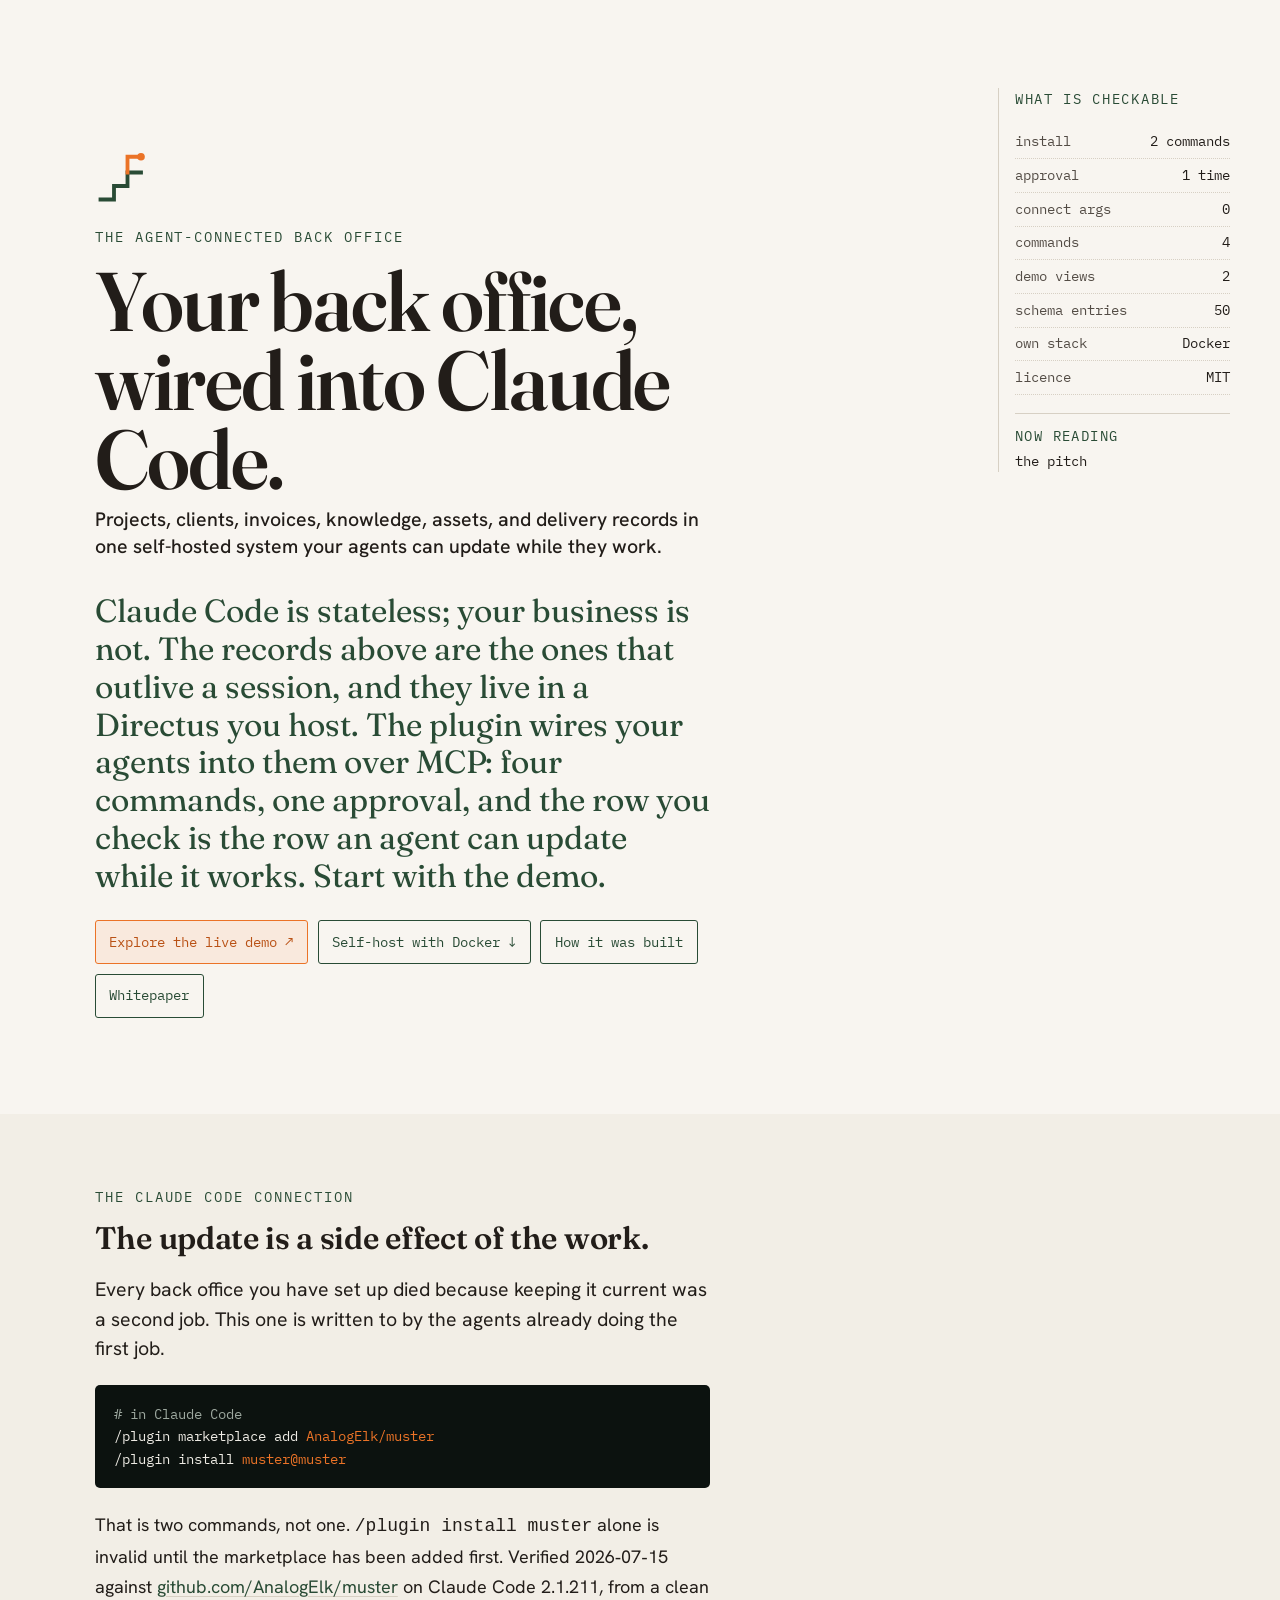
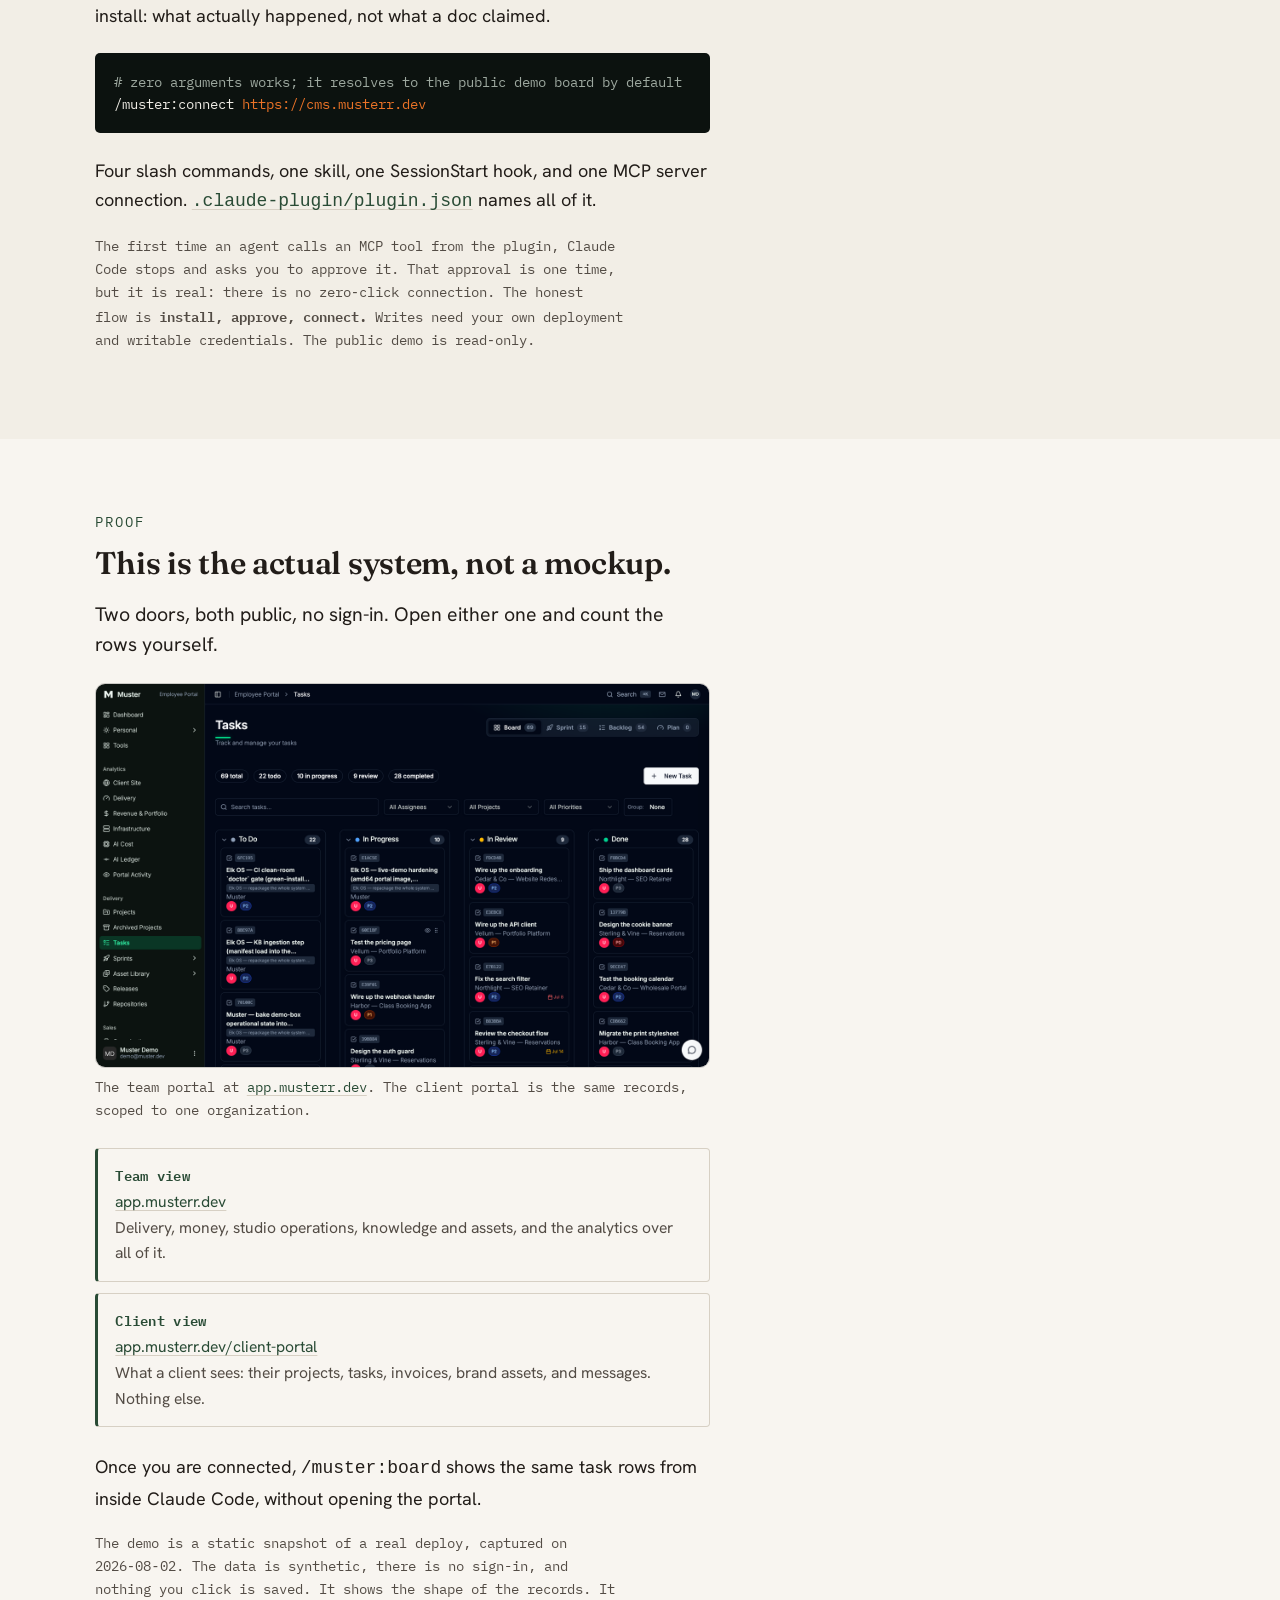
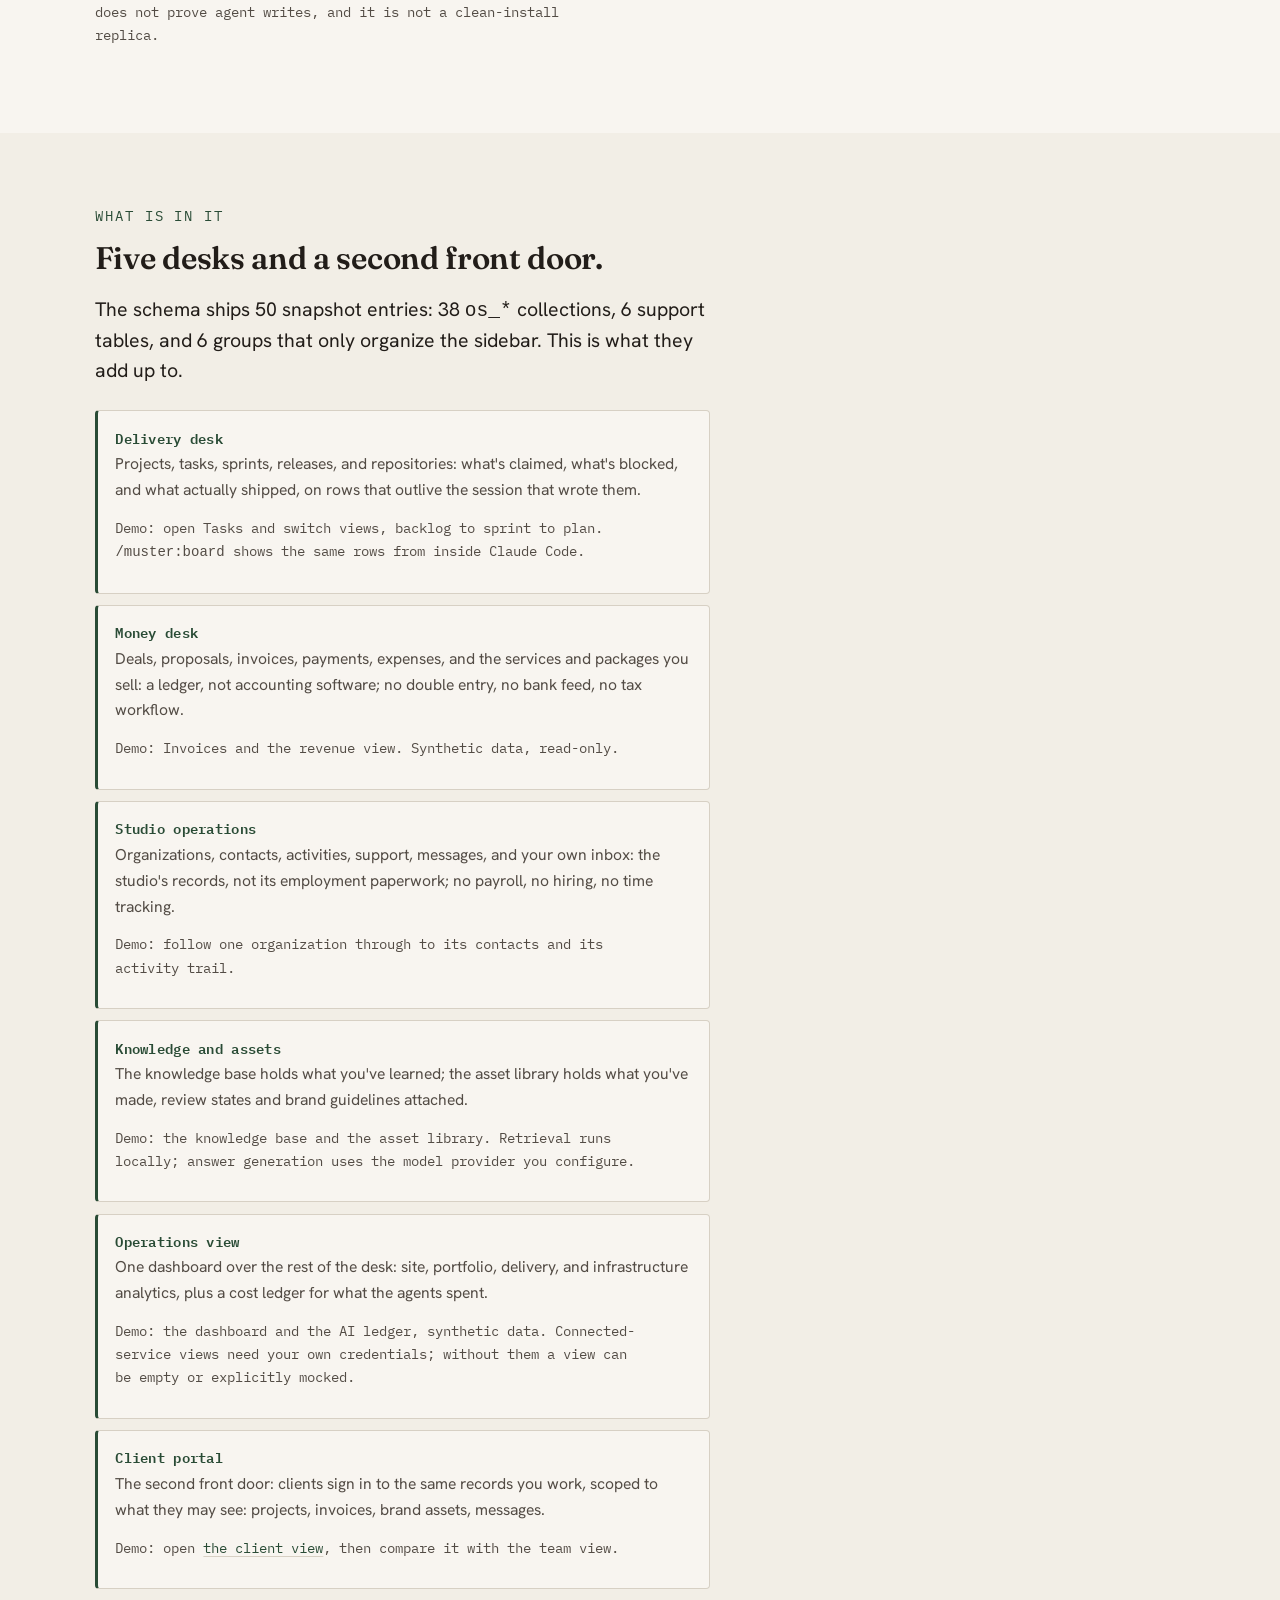
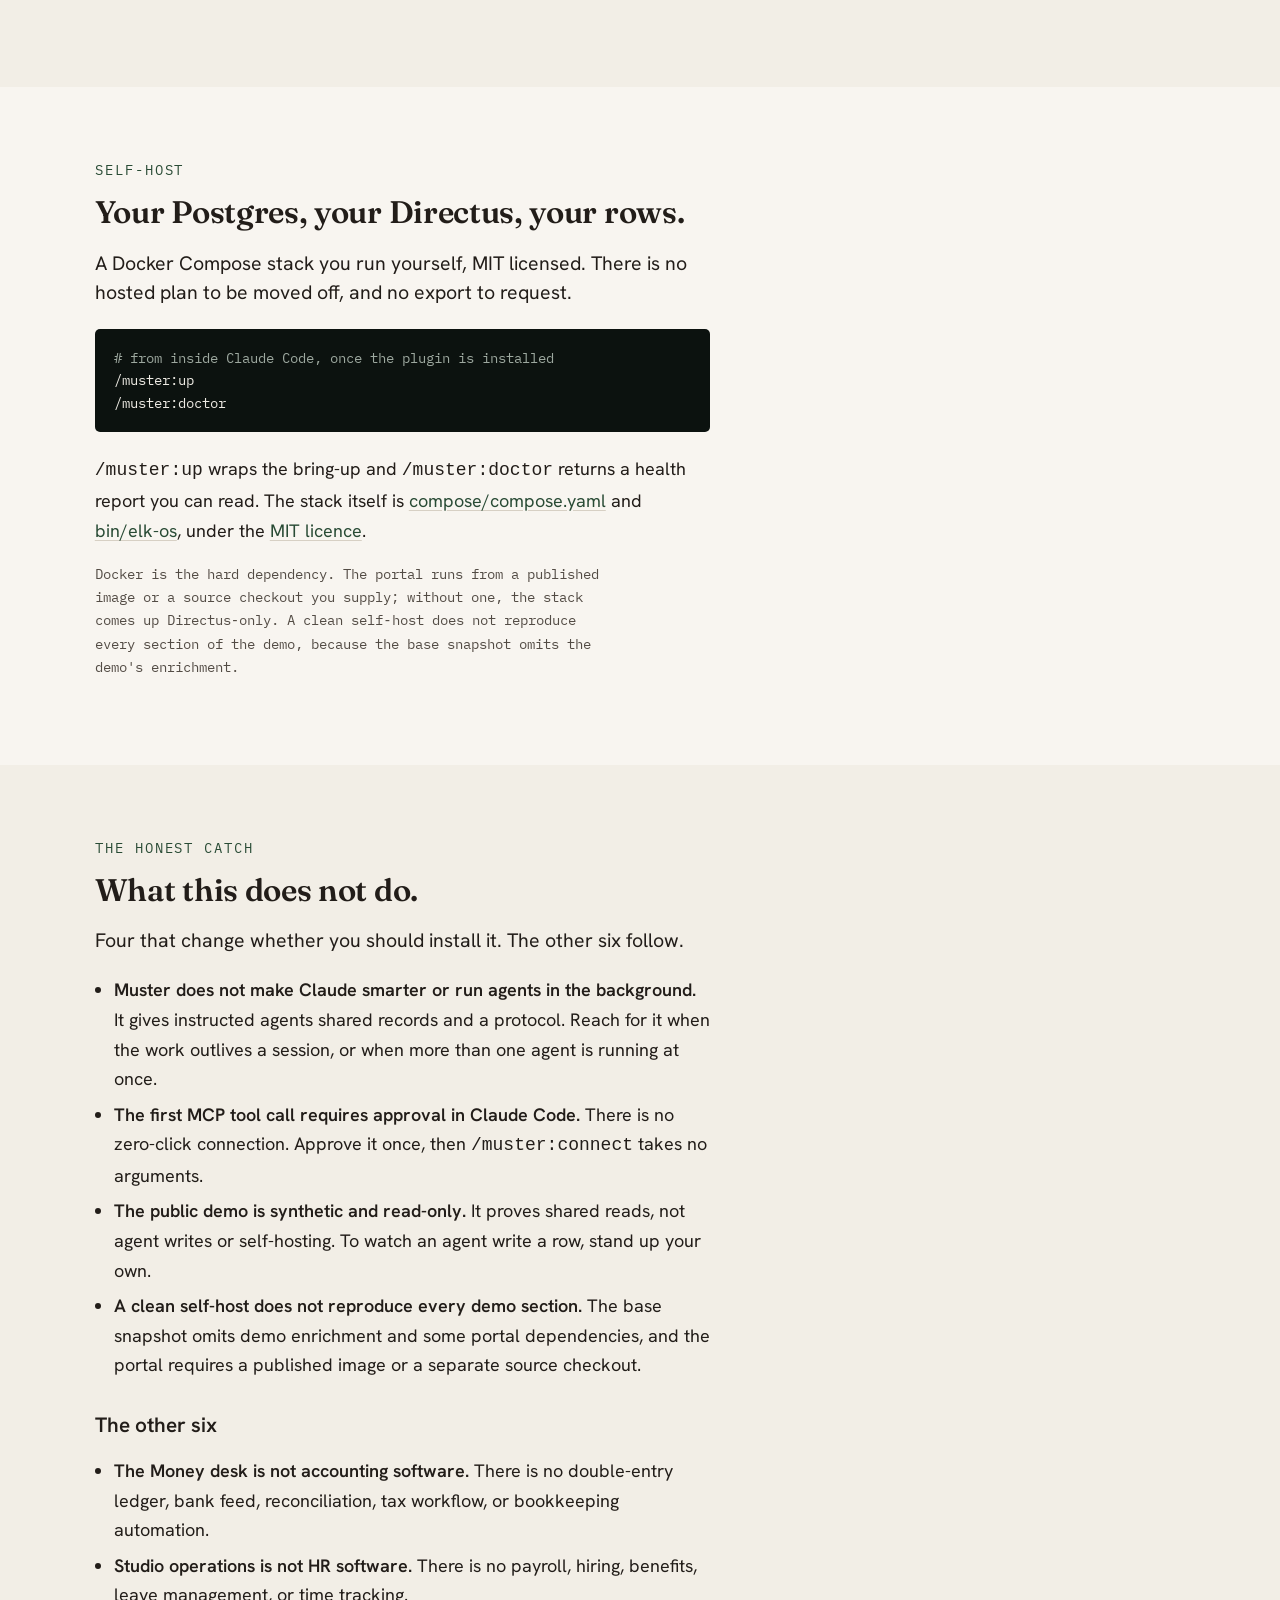
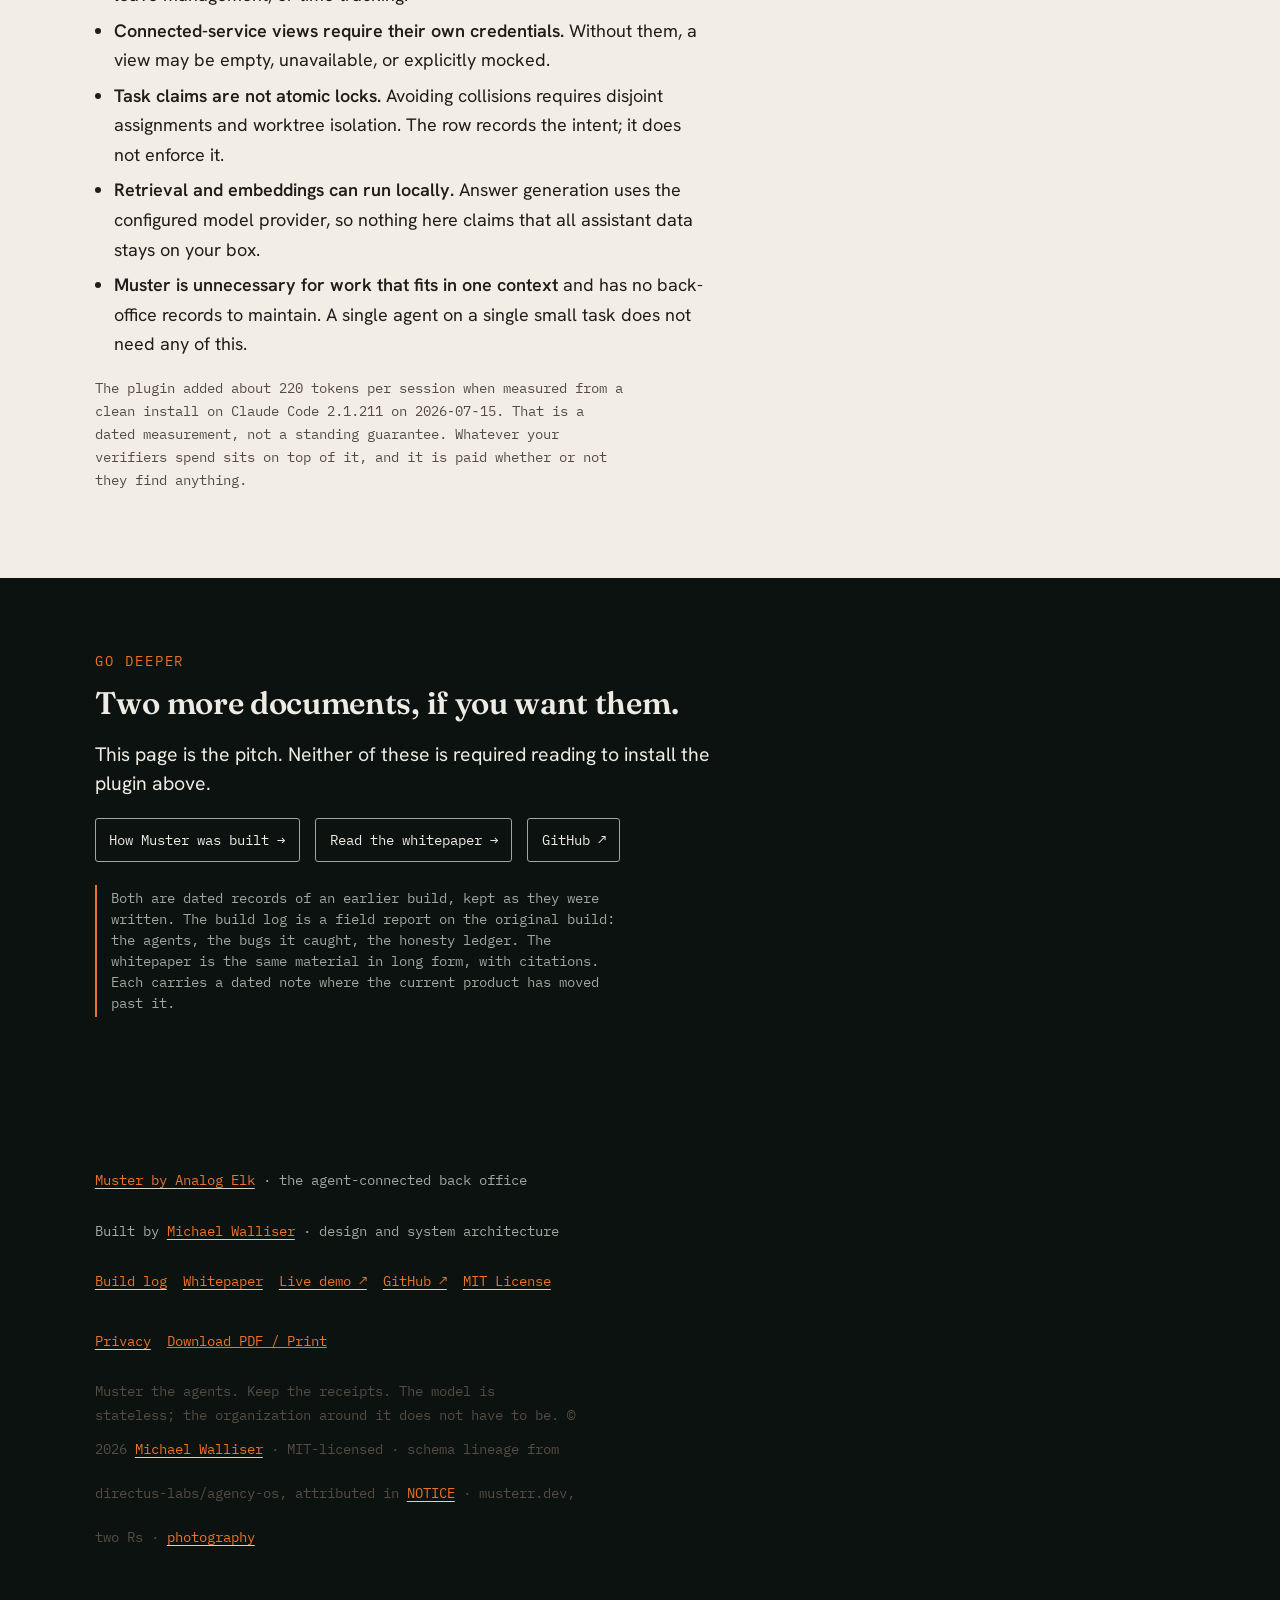
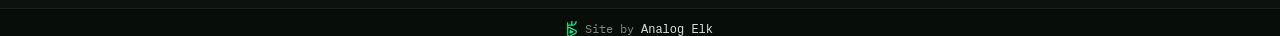
==== commit ff7eee54: "feat(site): add Analog Elk credit bar, sitemap, robots, llms.txt Adds the full-width 'Site by Analog" ====
--- a/site/index.html
+++ b/site/index.html
@@ -302,6 +302,15 @@
     <div class="fineprint" style="margin-top:1rem;">Muster the agents. Keep the receipts. The model is stateless; the organization around it does not have to be. © 2026 <a href="https://walliser.me" target="_blank" rel="noopener">Michael Walliser</a> · MIT-licensed · schema lineage from directus-labs/agency-os, attributed in <a href="https://github.com/AnalogElk/muster/blob/main/NOTICE" target="_blank" rel="noopener">NOTICE</a> · musterr.dev, two Rs · <a href="https://wlsr.me" target="_blank" rel="noopener">photography</a></div>
   </div>
 </footer>
+<div class="ae-credit">
+  <a href="https://analogelk.com">
+    <svg viewBox="117 123 287 465" width="10" height="16" aria-hidden="true" focusable="false">
+      <path d="M206 383.7l93 44.9c8.1 3.9 8.3 15.5.2 19.6l-93 47.8c-7.3 3.7-16-1.5-16-9.7v-92.8c0-8 8.5-13.3 15.8-9.8z"/>
+      <path d="M368.5 381.2L199 299.3c-15.5-7.5-32.9-7-47.9.9v-36.6l135.6-1.1c59.5-.5 107.7-48.6 108.2-108.2l.2-25.9-35-.3-.2 23.5c-.3 41.7-34.1 75.5-75.8 75.8l-9.8.1-.8-102.3-35 .3.8 102.2-88.2.7v-69.7h-31.8v256.9h0v108.6c0 21.2 9.9 40.6 26.4 51.9 9.2 6.3 19.7 9.6 30.2 9.6 8.3 0 16.5-2 24.3-6l169.5-87.2c20.2-10.4 32.7-32 32.4-56.3-.1-25.2-13-46.5-33.4-56.3z m-12.6 80l-169.5 87.2c-7.7 4-16.3 3.4-23.5-1.6-7.2-4.9-11.3-13.1-11.3-22.3V355.4c0-9.1 4.1-17.2 11.1-22.2 4.1-2.9 8.6-4.3 13.2-4.3 3.4 0 6.7.8 10 2.3l169.5 81.9c8.9 4.3 14.3 13.2 14.4 23.8.1 10.7-5.1 19.8-13.9 24.3z"/>
+    </svg>
+    <span>Site by <strong>Analog Elk</strong></span>
+  </a>
+</div>
 
 <script>
 (function () {
--- a/site/styles.css
+++ b/site/styles.css
@@ -523,6 +523,49 @@
   min-height: var(--target-min);
 }
 
+/* ---- Analog Elk credit --------------------------------------------------- */
+.ae-credit {
+  --ae-credit-bg: oklch(0.15 0.012 160);
+  --ae-credit-fg: oklch(0.62 0.018 150);
+  --ae-credit-strong: oklch(0.9 0.01 150);
+  --ae-credit-line: oklch(0.24 0.012 160);
+  --ae-credit-mark: #00ff99;
+  display: flex;
+  justify-content: center;
+  background: var(--ae-credit-bg);
+  border-top: 1px solid var(--ae-credit-line);
+  color: var(--ae-credit-fg);
+  padding: 12px 16px calc(12px + env(safe-area-inset-bottom, 0px));
+  font-family: var(--mono);
+  font-size: 12px;
+  line-height: 16px;
+  letter-spacing: 0;
+  text-align: center;
+}
+.ae-credit a {
+  display: inline-flex;
+  align-items: center;
+  gap: 8px;
+  color: inherit;
+  text-decoration: none;
+}
+.ae-credit svg {
+  display: block;
+  width: 10px;
+  height: 16px;
+  flex: none;
+  fill: var(--ae-credit-mark);
+}
+.ae-credit strong { color: var(--ae-credit-strong); font-weight: 500; }
+.ae-credit a:hover strong, .ae-credit a:focus-visible strong {
+  text-decoration: underline;
+  text-underline-offset: 3px;
+}
+.ae-credit a:focus-visible {
+  outline: 2px solid var(--ae-credit-strong);
+  outline-offset: 4px;
+}
+
 /* ---- Build-Trail SVG draw animation ------------------------------------- */
 .trail-draw path, .trail-draw line, .trail-draw polyline {
   stroke-dasharray: var(--len, 200);
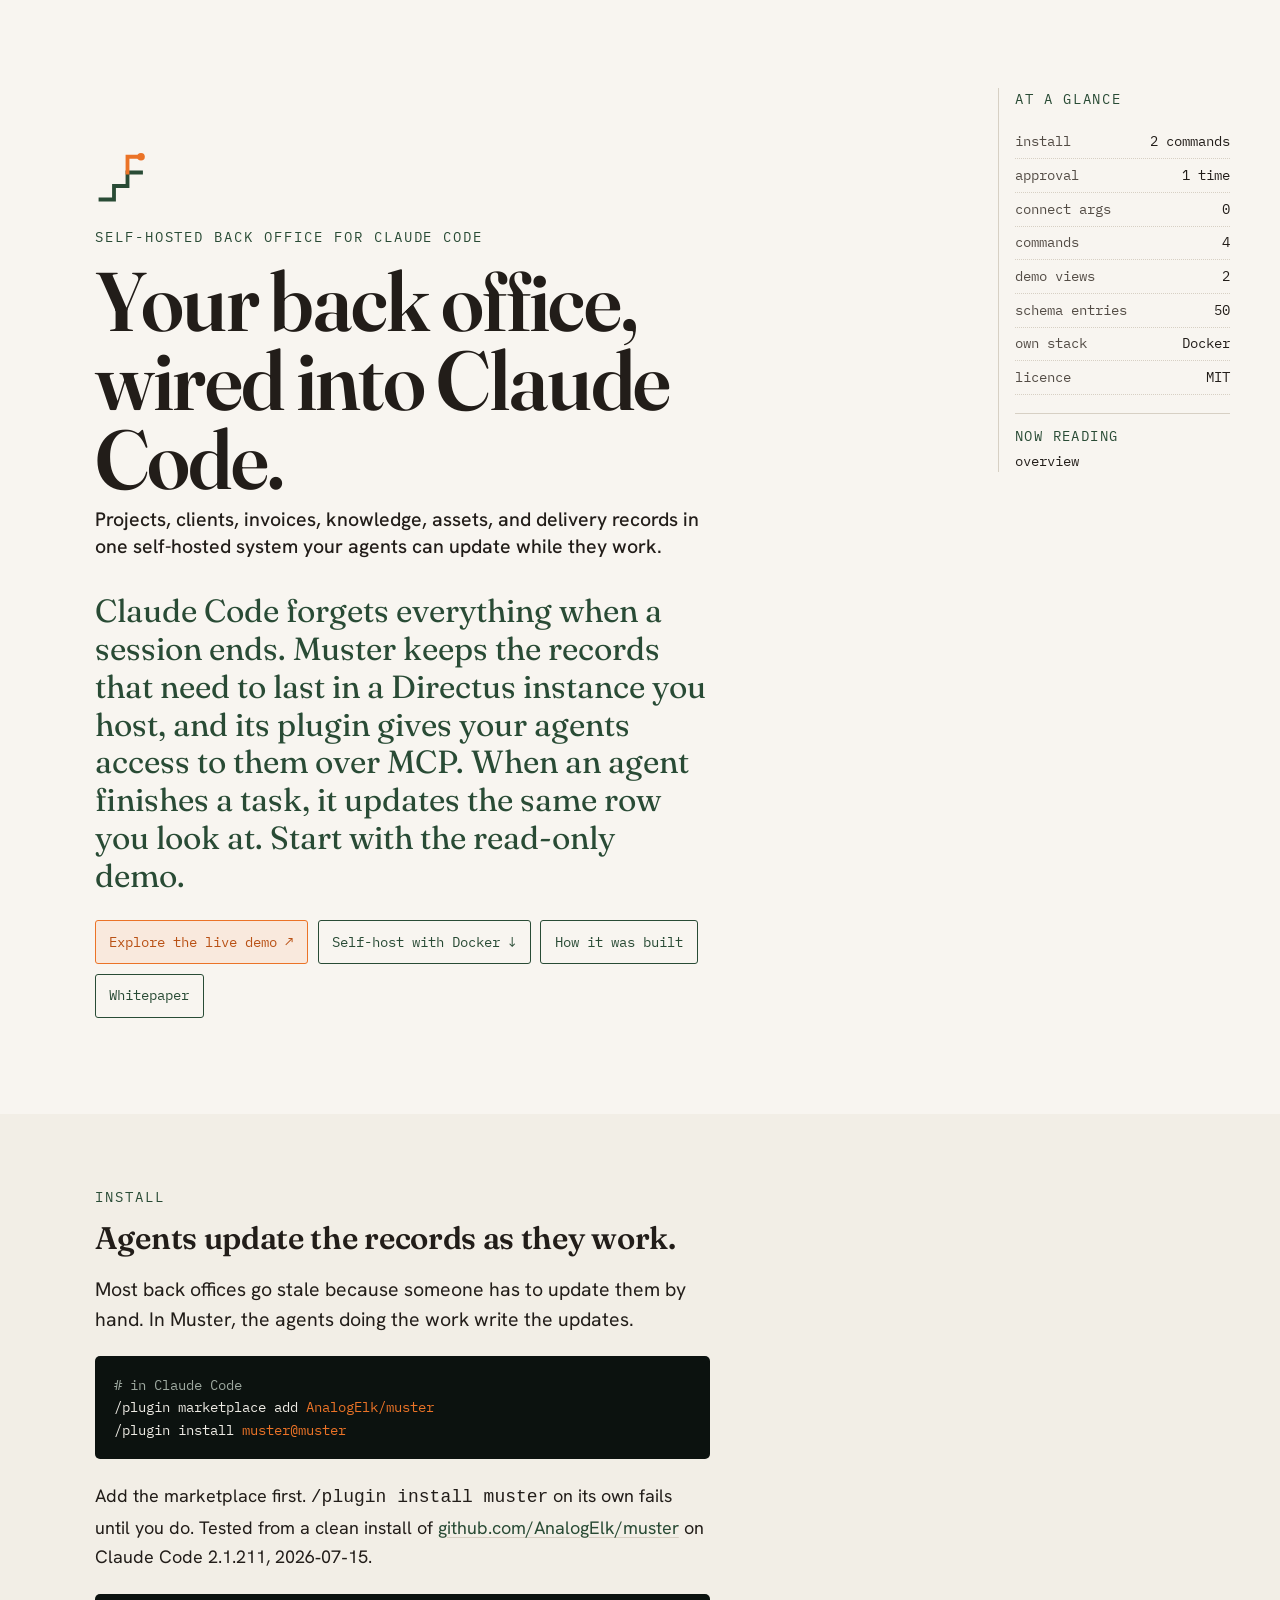
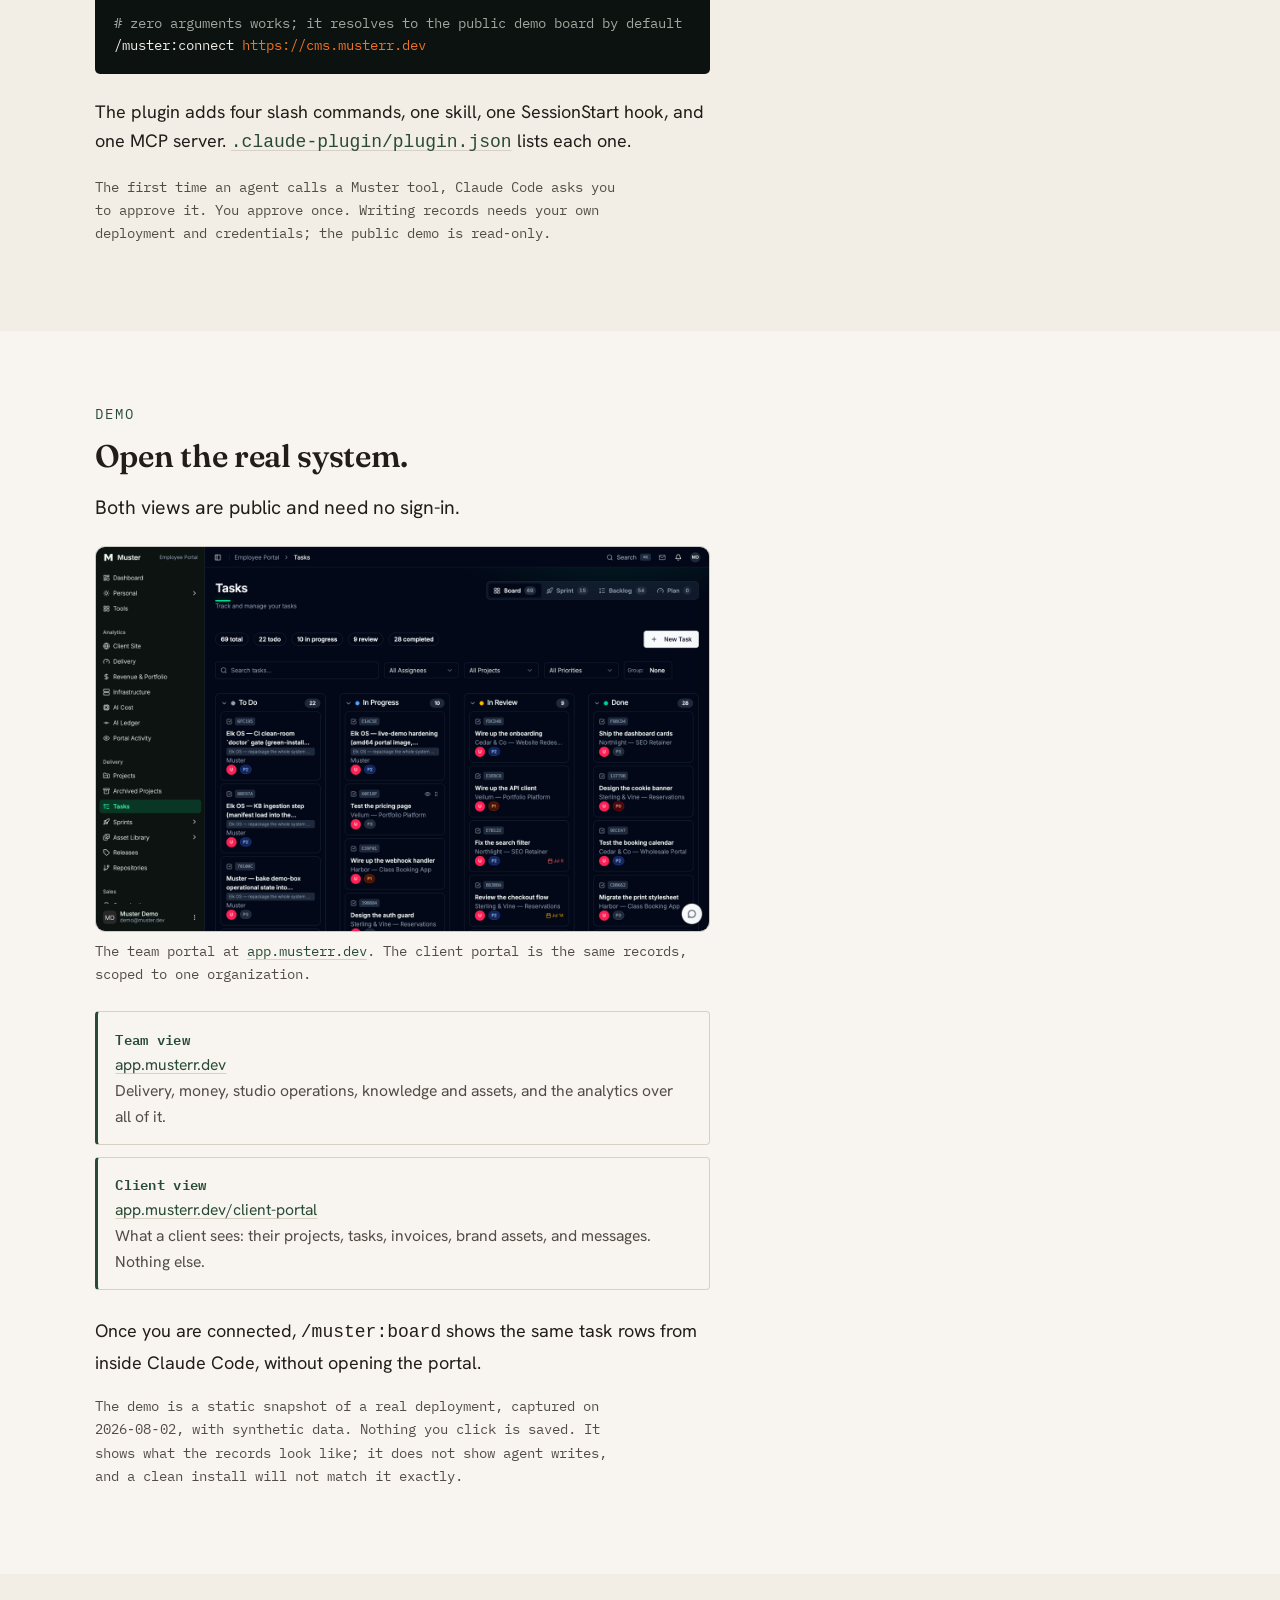
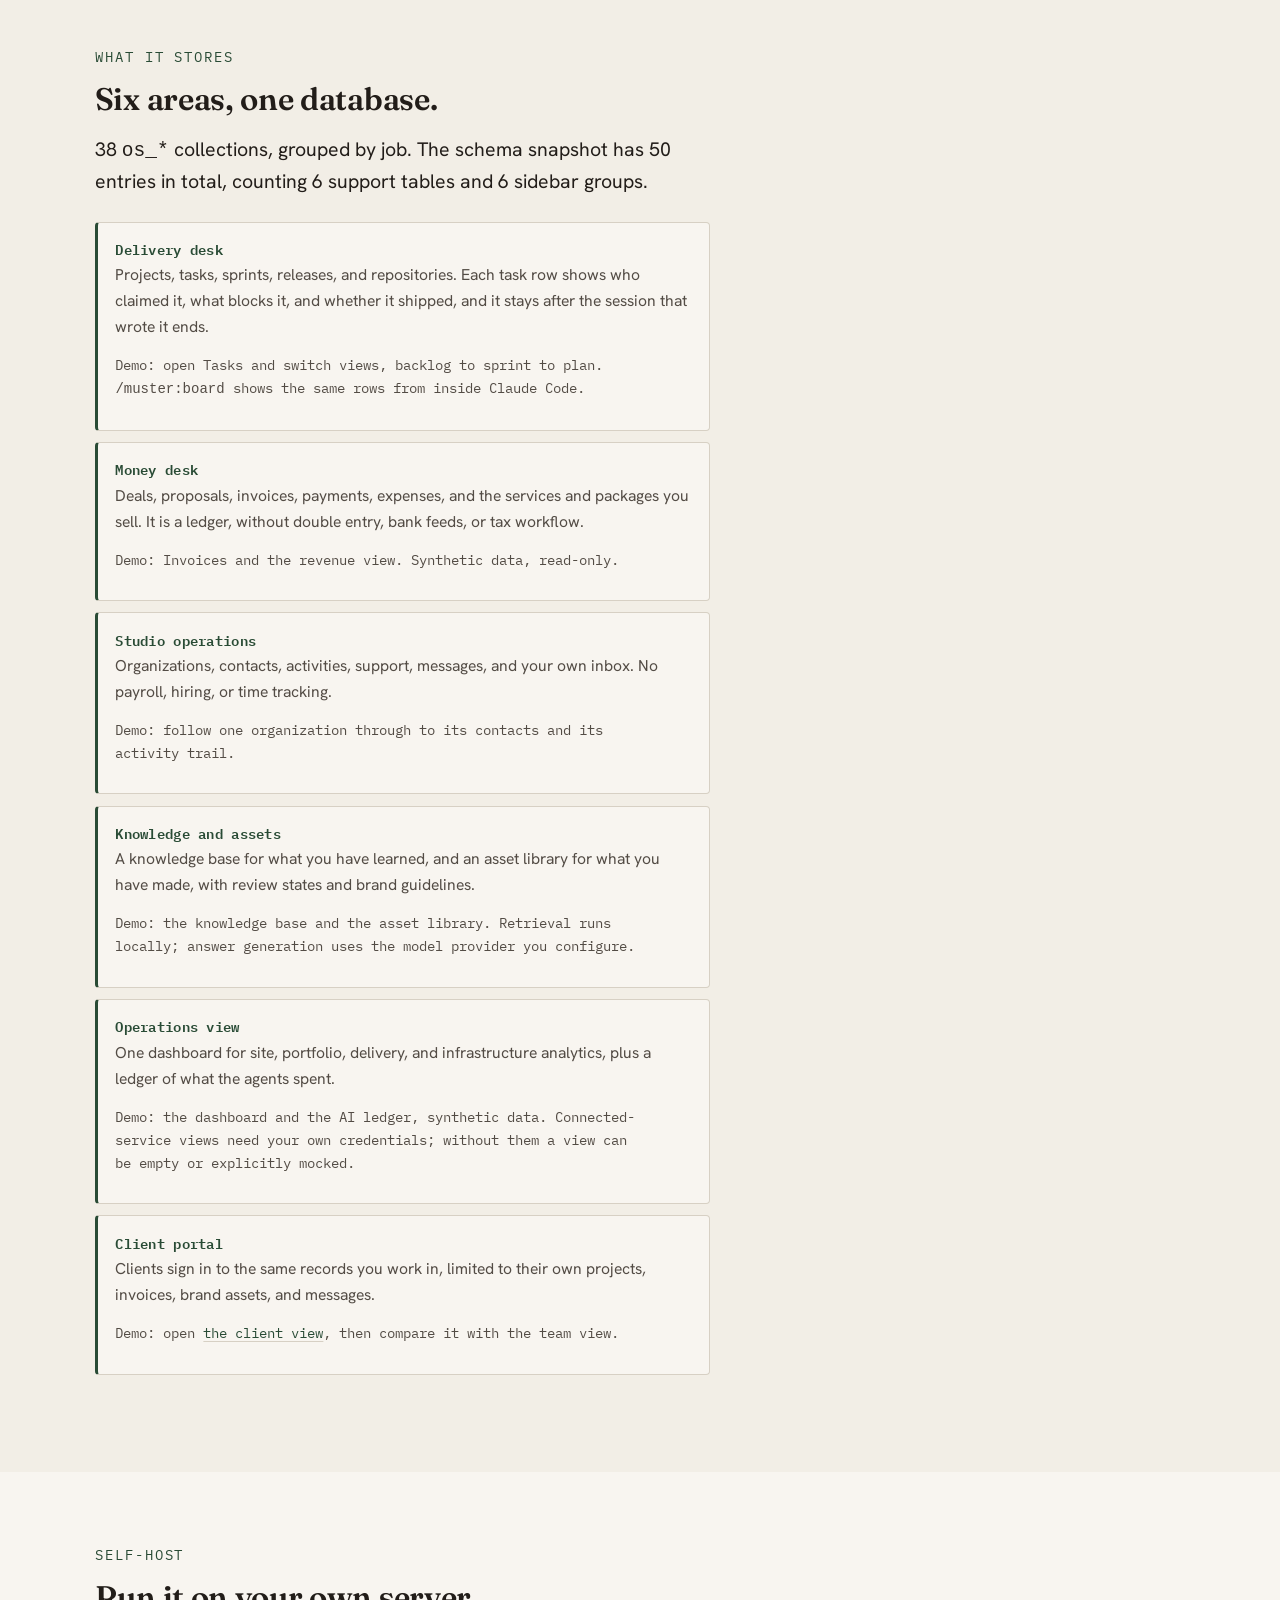
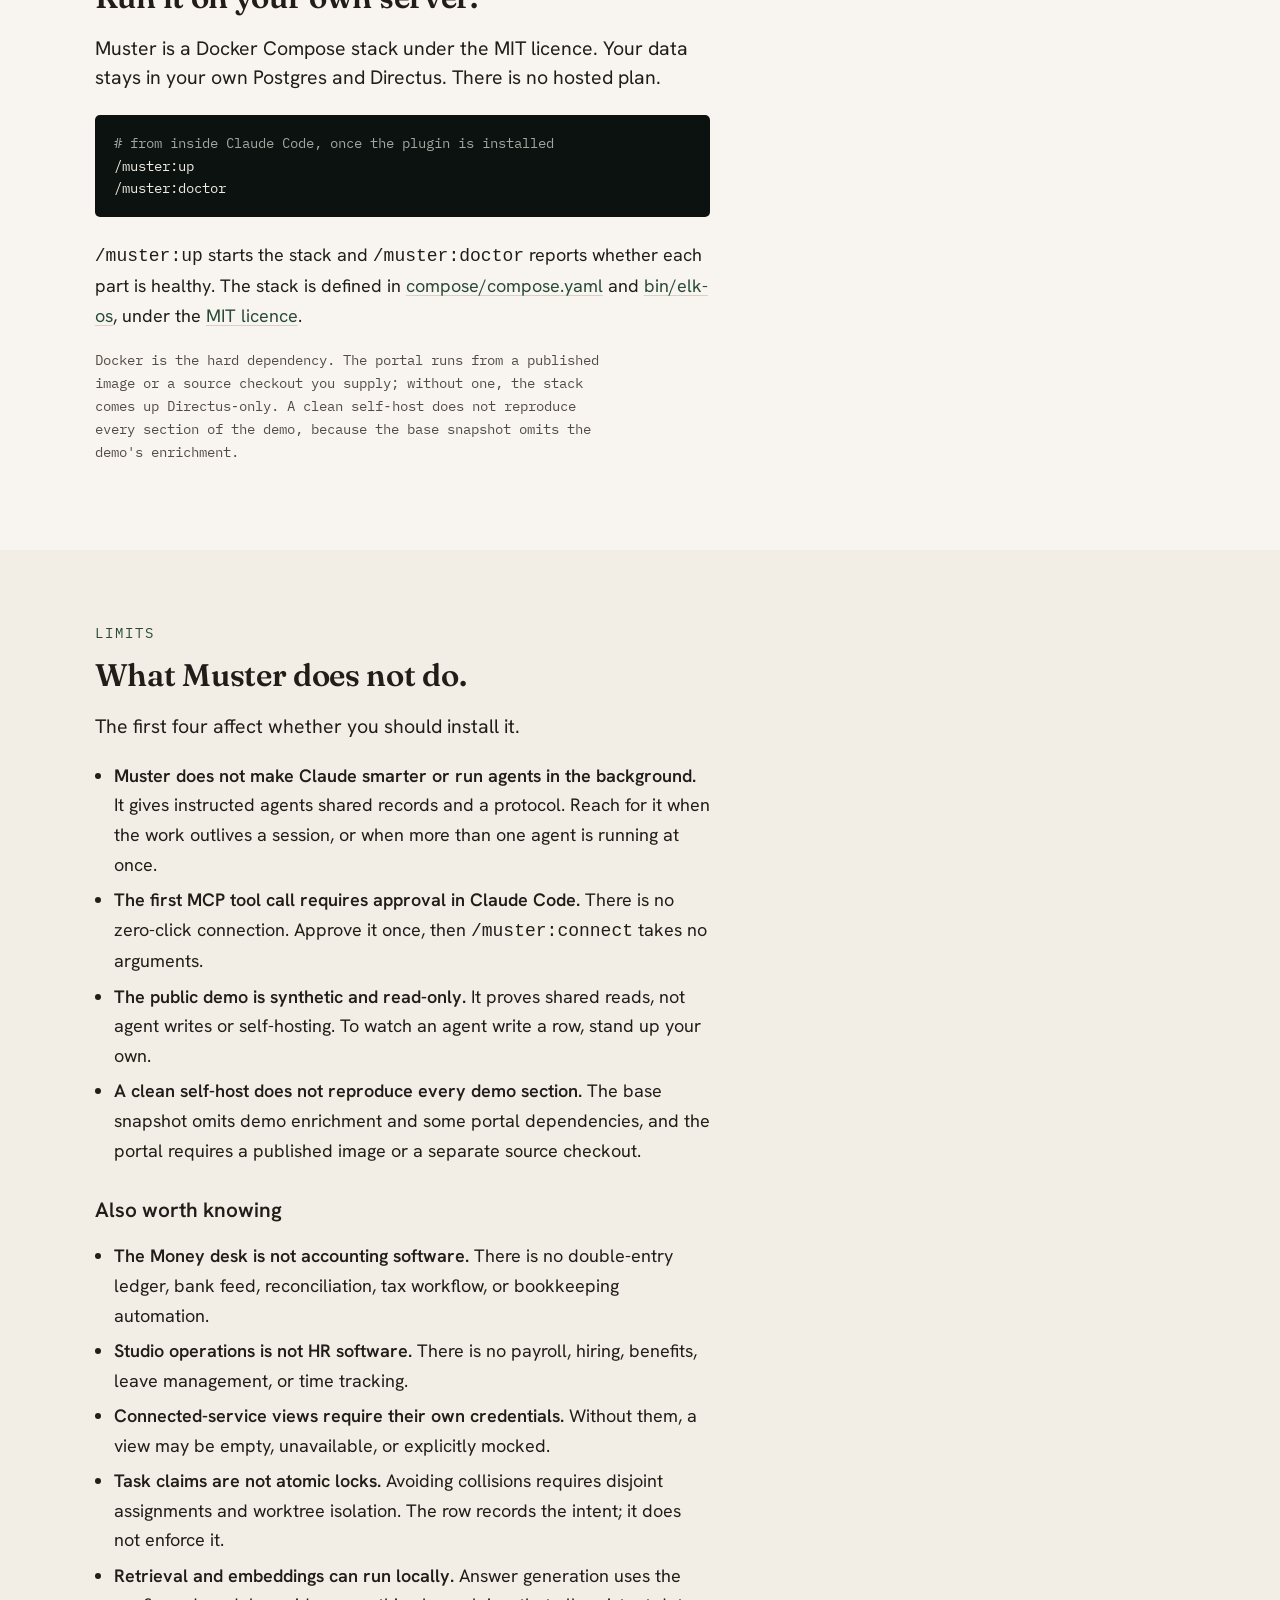
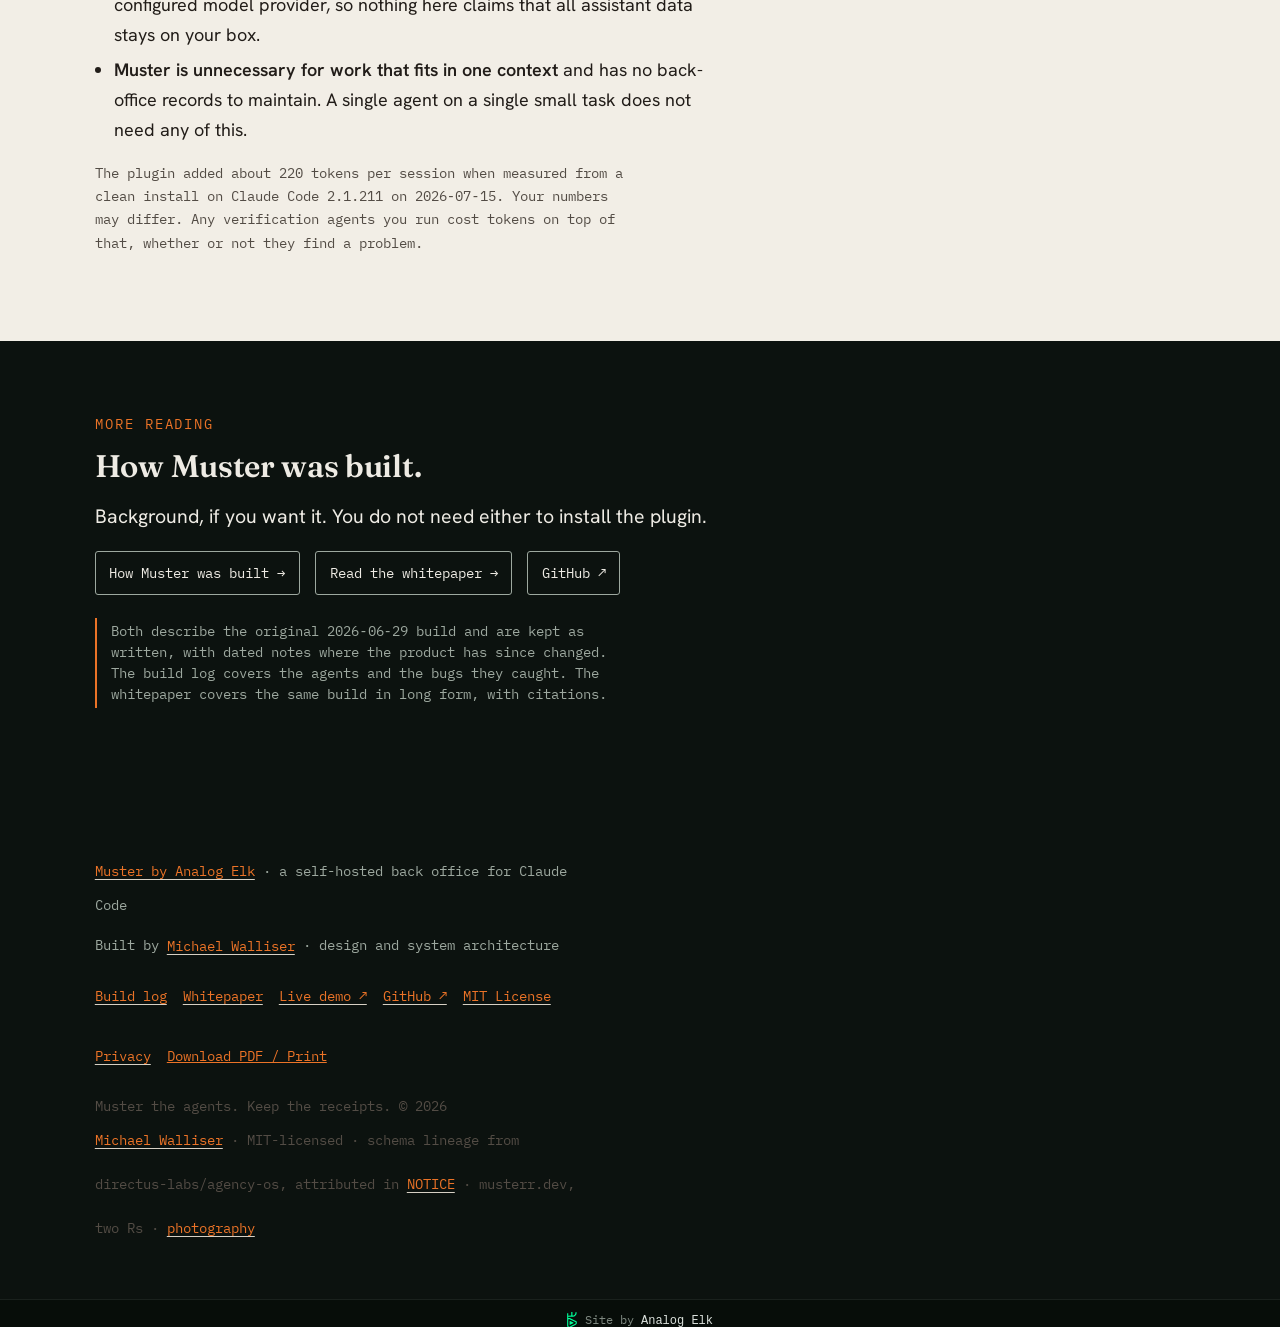
==== commit 969e2f70: "feat(site): rewrite homepage copy in a plain, factual voice Replaces aphorism headlines, repeated 'n" ====
--- a/site/index.html
+++ b/site/index.html
@@ -100,7 +100,7 @@
 <!-- ===================== LEDGER RAIL (desktop telemetry margin) ===================== -->
 <aside class="rail" aria-hidden="true">
   <div class="rail__inner">
-    <div class="rail__title">what is checkable</div>
+    <div class="rail__title">at a glance</div>
     <div class="rail__item" data-rail="install"><span>install</span><span class="v">2 commands</span></div>
     <div class="rail__item" data-rail="approve"><span>approval</span><span class="v">1 time</span></div>
     <div class="rail__item" data-rail="connect"><span>connect args</span><span class="v">0</span></div>
@@ -111,7 +111,7 @@
     <div class="rail__item" data-rail="licence"><span>licence</span><span class="v">MIT</span></div>
     <div class="rail__phase" id="railPhase">
       <span class="lbl">now reading</span>
-      <span id="railPhaseText">the pitch</span>
+      <span id="railPhaseText">overview</span>
     </div>
   </div>
 </aside>
@@ -126,12 +126,12 @@
       <circle cx="40" cy="22" r="3.4" fill="var(--ember)"/>
     </svg>
 
-    <p class="kicker">The agent-connected back office</p>
+    <p class="kicker">Self-hosted back office for Claude Code</p>
     <h1 class="hero__wordmark">Your back office, wired into Claude Code.</h1>
 
     <p class="hero__pitch">Projects, clients, invoices, knowledge, assets, and delivery records in one self-hosted system your agents can update while they work.</p>
 
-    <p class="hero__lede">Claude Code is stateless; your business is not. The records above are the ones that outlive a session, and they live in a Directus you host. The plugin wires your agents into them over MCP: four commands, one approval, and the row you check is the row an agent can update while it works. Start with the demo.</p>
+    <p class="hero__lede">Claude Code forgets everything when a session ends. Muster keeps the records that need to last in a Directus instance you host, and its plugin gives your agents access to them over MCP. When an agent finishes a task, it updates the same row you look at. Start with the read&#8209;only demo.</p>
 
     <div class="hero__cta">
       <a class="btn btn--solid btn--live" href="https://app.musterr.dev" target="_blank" rel="noopener">Explore the live demo ↗</a>
@@ -145,30 +145,30 @@
 <!-- ===================== THE CONNECTION ===================== -->
 <section class="band band-paper band-paper--alt" id="connect">
   <div class="doc">
-    <p class="kicker">The Claude Code connection</p>
-    <h2 class="h2">The update is a side effect of the work.</h2>
-    <p class="lead">Every back office you have set up died because keeping it current was a second job. This one is written to by the agents already doing the first job.</p>
+    <p class="kicker">Install</p>
+    <h2 class="h2">Agents update the records as they work.</h2>
+    <p class="lead">Most back offices go stale because someone has to update them by hand. In Muster, the agents doing the work write the updates.</p>
 
     <pre class="code" tabindex="0" aria-label="Install the Muster plugin"><span class="c"># in Claude Code</span>
 /plugin marketplace add <span class="e">AnalogElk/muster</span>
 /plugin install <span class="e">muster@muster</span></pre>
-    <p>That is two commands, not one. <code>/plugin install muster</code> alone is invalid until the marketplace has been added first. Verified 2026&#8209;07&#8209;15 against <a href="https://github.com/AnalogElk/muster">github.com/AnalogElk/muster</a> on Claude Code 2.1.211, from a clean install: what actually happened, not what a doc claimed.</p>
+    <p>Add the marketplace first. <code>/plugin install muster</code> on its own fails until you do. Tested from a clean install of <a href="https://github.com/AnalogElk/muster">github.com/AnalogElk/muster</a> on Claude Code 2.1.211, 2026&#8209;07&#8209;15.</p>
 
     <pre class="code" tabindex="0" aria-label="Connect to the demo board"><span class="c"># zero arguments works; it resolves to the public demo board by default</span>
 /muster:connect <span class="e">https://cms.musterr.dev</span></pre>
 
-    <p>Four slash commands, one skill, one SessionStart hook, and one MCP server connection. <a href="https://github.com/AnalogElk/muster/blob/main/.claude-plugin/plugin.json"><code>.claude-plugin/plugin.json</code></a> names all of it.</p>
-
-    <p class="fineprint">The first time an agent calls an MCP tool from the plugin, Claude Code stops and asks you to approve it. That approval is one time, but it is real: there is no zero&#8209;click connection. The honest flow is <strong>install, approve, connect.</strong> Writes need your own deployment and writable credentials. The public demo is read&#8209;only.</p>
+    <p>The plugin adds four slash commands, one skill, one SessionStart hook, and one MCP server. <a href="https://github.com/AnalogElk/muster/blob/main/.claude-plugin/plugin.json"><code>.claude-plugin/plugin.json</code></a> lists each one.</p>
+
+    <p class="fineprint">The first time an agent calls a Muster tool, Claude Code asks you to approve it. You approve once. Writing records needs your own deployment and credentials; the public demo is read&#8209;only.</p>
   </div>
 </section>
 
 <!-- ===================== PROOF ===================== -->
 <section class="band band-paper" id="proof">
   <div class="doc">
-    <p class="kicker">Proof</p>
-    <h2 class="h2">This is the actual system, not a mockup.</h2>
-    <p class="lead">Two doors, both public, no sign-in. Open either one and count the rows yourself.</p>
+    <p class="kicker">Demo</p>
+    <h2 class="h2">Open the real system.</h2>
+    <p class="lead">Both views are public and need no sign-in.</p>
 
     <figure style="margin:1.5rem 0">
       <a href="https://app.musterr.dev" target="_blank" rel="noopener"><img src="assets/muster-board.png" alt="The Muster task board: rows grouped by status, in the team portal" loading="lazy" style="width:100%;height:auto;display:block;border-radius:10px;border:1px solid rgba(0,0,0,.18)"></a>
@@ -181,46 +181,46 @@
     </div>
 
     <p>Once you are connected, <code>/muster:board</code> shows the same task rows from inside Claude Code, without opening the portal.</p>
-    <p class="fineprint">The demo is a static snapshot of a real deploy, captured on 2026&#8209;08&#8209;02. The data is synthetic, there is no sign-in, and nothing you click is saved. It shows the shape of the records. It does not prove agent writes, and it is not a clean-install replica.</p>
+    <p class="fineprint">The demo is a static snapshot of a real deployment, captured on 2026&#8209;08&#8209;02, with synthetic data. Nothing you click is saved. It shows what the records look like; it does not show agent writes, and a clean install will not match it exactly.</p>
   </div>
 </section>
 
 <!-- ===================== THE DESKS ===================== -->
 <section class="band band-paper band-paper--alt" id="desks">
   <div class="doc">
-    <p class="kicker">What is in it</p>
-    <h2 class="h2">Five desks and a second front door.</h2>
-    <p class="lead">The schema ships 50 snapshot entries: 38 <code>os_*</code> collections, 6 support tables, and 6 groups that only organize the sidebar. This is what they add up to.</p>
+    <p class="kicker">What it stores</p>
+    <h2 class="h2">Six areas, one database.</h2>
+    <p class="lead">38 <code>os_*</code> collections, grouped by job. The schema snapshot has 50 entries in total, counting 6 support tables and 6 sidebar groups.</p>
 
     <div class="planes" role="list" aria-label="What Muster holds">
       <div class="plane" role="listitem">
         <p class="plane__h">Delivery desk</p>
-        <p class="plane__d">Projects, tasks, sprints, releases, and repositories: what's claimed, what's blocked, and what actually shipped, on rows that outlive the session that wrote them.</p>
+        <p class="plane__d">Projects, tasks, sprints, releases, and repositories. Each task row shows who claimed it, what blocks it, and whether it shipped, and it stays after the session that wrote it ends.</p>
         <p class="fineprint">Demo: open Tasks and switch views, backlog to sprint to plan. <code>/muster:board</code> shows the same rows from inside Claude Code.</p>
       </div>
       <div class="plane" role="listitem">
         <p class="plane__h">Money desk</p>
-        <p class="plane__d">Deals, proposals, invoices, payments, expenses, and the services and packages you sell: a ledger, not accounting software; no double entry, no bank feed, no tax workflow.</p>
+        <p class="plane__d">Deals, proposals, invoices, payments, expenses, and the services and packages you sell. It is a ledger, without double entry, bank feeds, or tax workflow.</p>
         <p class="fineprint">Demo: Invoices and the revenue view. Synthetic data, read-only.</p>
       </div>
       <div class="plane" role="listitem">
         <p class="plane__h">Studio operations</p>
-        <p class="plane__d">Organizations, contacts, activities, support, messages, and your own inbox: the studio's records, not its employment paperwork; no payroll, no hiring, no time tracking.</p>
+        <p class="plane__d">Organizations, contacts, activities, support, messages, and your own inbox. No payroll, hiring, or time tracking.</p>
         <p class="fineprint">Demo: follow one organization through to its contacts and its activity trail.</p>
       </div>
       <div class="plane" role="listitem">
         <p class="plane__h">Knowledge and assets</p>
-        <p class="plane__d">The knowledge base holds what you've learned; the asset library holds what you've made, review states and brand guidelines attached.</p>
+        <p class="plane__d">A knowledge base for what you have learned, and an asset library for what you have made, with review states and brand guidelines.</p>
         <p class="fineprint">Demo: the knowledge base and the asset library. Retrieval runs locally; answer generation uses the model provider you configure.</p>
       </div>
       <div class="plane" role="listitem">
         <p class="plane__h">Operations view</p>
-        <p class="plane__d">One dashboard over the rest of the desk: site, portfolio, delivery, and infrastructure analytics, plus a cost ledger for what the agents spent.</p>
+        <p class="plane__d">One dashboard for site, portfolio, delivery, and infrastructure analytics, plus a ledger of what the agents spent.</p>
         <p class="fineprint">Demo: the dashboard and the AI ledger, synthetic data. Connected-service views need your own credentials; without them a view can be empty or explicitly mocked.</p>
       </div>
       <div class="plane" role="listitem">
         <p class="plane__h">Client portal</p>
-        <p class="plane__d">The second front door: clients sign in to the same records you work, scoped to what they may see: projects, invoices, brand assets, messages.</p>
+        <p class="plane__d">Clients sign in to the same records you work in, limited to their own projects, invoices, brand assets, and messages.</p>
         <p class="fineprint">Demo: open <a href="https://app.musterr.dev/client-portal/" target="_blank" rel="noopener">the client view</a>, then compare it with the team view.</p>
       </div>
     </div>
@@ -231,22 +231,22 @@
 <section class="band band-paper" id="own">
   <div class="doc">
     <p class="kicker">Self-host</p>
-    <h2 class="h2">Your Postgres, your Directus, your rows.</h2>
-    <p class="lead">A Docker Compose stack you run yourself, MIT licensed. There is no hosted plan to be moved off, and no export to request.</p>
+    <h2 class="h2">Run it on your own server.</h2>
+    <p class="lead">Muster is a Docker Compose stack under the MIT licence. Your data stays in your own Postgres and Directus. There is no hosted plan.</p>
     <pre class="code" tabindex="0" aria-label="Bring up your own stack"><span class="c"># from inside Claude Code, once the plugin is installed</span>
 /muster:up
 /muster:doctor</pre>
-    <p><code>/muster:up</code> wraps the bring-up and <code>/muster:doctor</code> returns a health report you can read. The stack itself is <a href="https://github.com/AnalogElk/muster/blob/main/compose/compose.yaml">compose/compose.yaml</a> and <a href="https://github.com/AnalogElk/muster/blob/main/bin/elk-os">bin/elk-os</a>, under the <a href="https://github.com/AnalogElk/muster/blob/main/LICENSE">MIT licence</a>.</p>
+    <p><code>/muster:up</code> starts the stack and <code>/muster:doctor</code> reports whether each part is healthy. The stack is defined in <a href="https://github.com/AnalogElk/muster/blob/main/compose/compose.yaml">compose/compose.yaml</a> and <a href="https://github.com/AnalogElk/muster/blob/main/bin/elk-os">bin/elk-os</a>, under the <a href="https://github.com/AnalogElk/muster/blob/main/LICENSE">MIT licence</a>.</p>
     <p class="fineprint">Docker is the hard dependency. The portal runs from a published image or a source checkout you supply; without one, the stack comes up Directus&#8209;only. A clean self&#8209;host does not reproduce every section of the demo, because the base snapshot omits the demo's enrichment.</p>
   </div>
 </section>
 
-<!-- ===================== THE HONEST CATCH ===================== -->
+<!-- ===================== LIMITS ===================== -->
 <section class="band band-paper band-paper--alt" id="limits">
   <div class="doc">
-    <p class="kicker">The honest catch</p>
-    <h2 class="h2">What this does not do.</h2>
-    <p class="lead">Four that change whether you should install it. The other six follow.</p>
+    <p class="kicker">Limits</p>
+    <h2 class="h2">What Muster does not do.</h2>
+    <p class="lead">The first four affect whether you should install it.</p>
     <ul class="tight">
       <li><strong>Muster does not make Claude smarter or run agents in the background.</strong> It gives instructed agents shared records and a protocol. Reach for it when the work outlives a session, or when more than one agent is running at once.</li>
       <li><strong>The first MCP tool call requires approval in Claude Code.</strong> There is no zero-click connection. Approve it once, then <code>/muster:connect</code> takes no arguments.</li>
@@ -254,7 +254,7 @@
       <li><strong>A clean self-host does not reproduce every demo section.</strong> The base snapshot omits demo enrichment and some portal dependencies, and the portal requires a published image or a separate source checkout.</li>
     </ul>
 
-    <h3 class="h3" style="margin-top:2rem">The other six</h3>
+    <h3 class="h3" style="margin-top:2rem">Also worth knowing</h3>
     <ul class="tight">
       <li><strong>The Money desk is not accounting software.</strong> There is no double-entry ledger, bank feed, reconciliation, tax workflow, or bookkeeping automation.</li>
       <li><strong>Studio operations is not HR software.</strong> There is no payroll, hiring, benefits, leave management, or time tracking.</li>
@@ -263,16 +263,16 @@
       <li><strong>Retrieval and embeddings can run locally.</strong> Answer generation uses the configured model provider, so nothing here claims that all assistant data stays on your box.</li>
       <li><strong>Muster is unnecessary for work that fits in one context</strong> and has no back-office records to maintain. A single agent on a single small task does not need any of this.</li>
     </ul>
-    <p class="fineprint">The plugin added about 220 tokens per session when measured from a clean install on Claude Code 2.1.211 on 2026&#8209;07&#8209;15. That is a dated measurement, not a standing guarantee. Whatever your verifiers spend sits on top of it, and it is paid whether or not they find anything.</p>
+    <p class="fineprint">The plugin added about 220 tokens per session when measured from a clean install on Claude Code 2.1.211 on 2026&#8209;07&#8209;15. Your numbers may differ. Any verification agents you run cost tokens on top of that, whether or not they find a problem.</p>
   </div>
 </section>
 
 <!-- ===================== DEPTH ===================== -->
 <section class="band band-console" id="depth">
   <div class="doc">
-    <p class="kicker">Go deeper</p>
-    <h2 class="h2">Two more documents, if you want them.</h2>
-    <p class="lead">This page is the pitch. Neither of these is required reading to install the plugin above.</p>
+    <p class="kicker">More reading</p>
+    <h2 class="h2">How Muster was built.</h2>
+    <p class="lead">Background, if you want it. You do not need either to install the plugin.</p>
     <p>
       <a class="btn" href="/about.html">How Muster was built →</a>
       &nbsp;
@@ -280,7 +280,7 @@
       &nbsp;
       <a class="btn" href="https://github.com/AnalogElk/muster" target="_blank" rel="noopener">GitHub ↗</a>
     </p>
-    <p class="note">Both are dated records of an earlier build, kept as they were written. The build log is a field report on the original build: the agents, the bugs it caught, the honesty ledger. The whitepaper is the same material in long form, with citations. Each carries a dated note where the current product has moved past it.</p>
+    <p class="note">Both describe the original 2026&#8209;06&#8209;29 build and are kept as written, with dated notes where the product has since changed. The build log covers the agents and the bugs they caught. The whitepaper covers the same build in long form, with citations.</p>
   </div>
 </section>
 </main>
@@ -288,7 +288,7 @@
 <!-- ===================== FOOTER ===================== -->
 <footer class="footer">
   <div class="doc">
-    <div><a href="https://analogelk.com" target="_blank" rel="noopener">Muster by Analog Elk</a> · the agent-connected back office</div>
+    <div><a href="https://analogelk.com" target="_blank" rel="noopener">Muster by Analog Elk</a> · a self-hosted back office for Claude Code</div>
     <div>Built by <a href="https://walliser.me" target="_blank" rel="noopener">Michael Walliser</a> · design and system architecture</div>
     <div class="footer__links">
       <a href="/about.html">Build log</a>
@@ -299,7 +299,7 @@
       <a href="privacy.html">Privacy</a>
       <button type="button" onclick="window.print()" style="background:none;border:0;padding:0;font:inherit;color:var(--ember);cursor:pointer;text-decoration:underline">Download PDF / Print</button>
     </div>
-    <div class="fineprint" style="margin-top:1rem;">Muster the agents. Keep the receipts. The model is stateless; the organization around it does not have to be. © 2026 <a href="https://walliser.me" target="_blank" rel="noopener">Michael Walliser</a> · MIT-licensed · schema lineage from directus-labs/agency-os, attributed in <a href="https://github.com/AnalogElk/muster/blob/main/NOTICE" target="_blank" rel="noopener">NOTICE</a> · musterr.dev, two Rs · <a href="https://wlsr.me" target="_blank" rel="noopener">photography</a></div>
+    <div class="fineprint" style="margin-top:1rem;">Muster the agents. Keep the receipts. © 2026 <a href="https://walliser.me" target="_blank" rel="noopener">Michael Walliser</a> · MIT-licensed · schema lineage from directus-labs/agency-os, attributed in <a href="https://github.com/AnalogElk/muster/blob/main/NOTICE" target="_blank" rel="noopener">NOTICE</a> · musterr.dev, two Rs · <a href="https://wlsr.me" target="_blank" rel="noopener">photography</a></div>
   </div>
 </footer>
 <div class="ae-credit">
@@ -333,15 +333,15 @@
   /* ---- Ledger Rail: highlight the telemetry line the active section proves ---- */
   var phaseText = document.getElementById("railPhaseText");
   var sectionLabels = {
-    top: "the pitch", connect: "the connection", proof: "the proof",
-    desks: "what is in it", own: "self-host", limits: "the honest catch",
-    depth: "go deeper"
+    top: "overview", connect: "install", proof: "demo",
+    desks: "what it stores", own: "self-host", limits: "limits",
+    depth: "more reading"
   };
   var railMap = {
     connect: "install", proof: "demo", desks: "schema", own: "stack", limits: "approve"
   };
   function setRail(id) {
-    if (phaseText) phaseText.textContent = sectionLabels[id] || "the pitch";
+    if (phaseText) phaseText.textContent = sectionLabels[id] || "overview";
     document.querySelectorAll(".rail__item").forEach(function (it) { it.classList.remove("is-active"); });
     var key = railMap[id];
     if (key) {
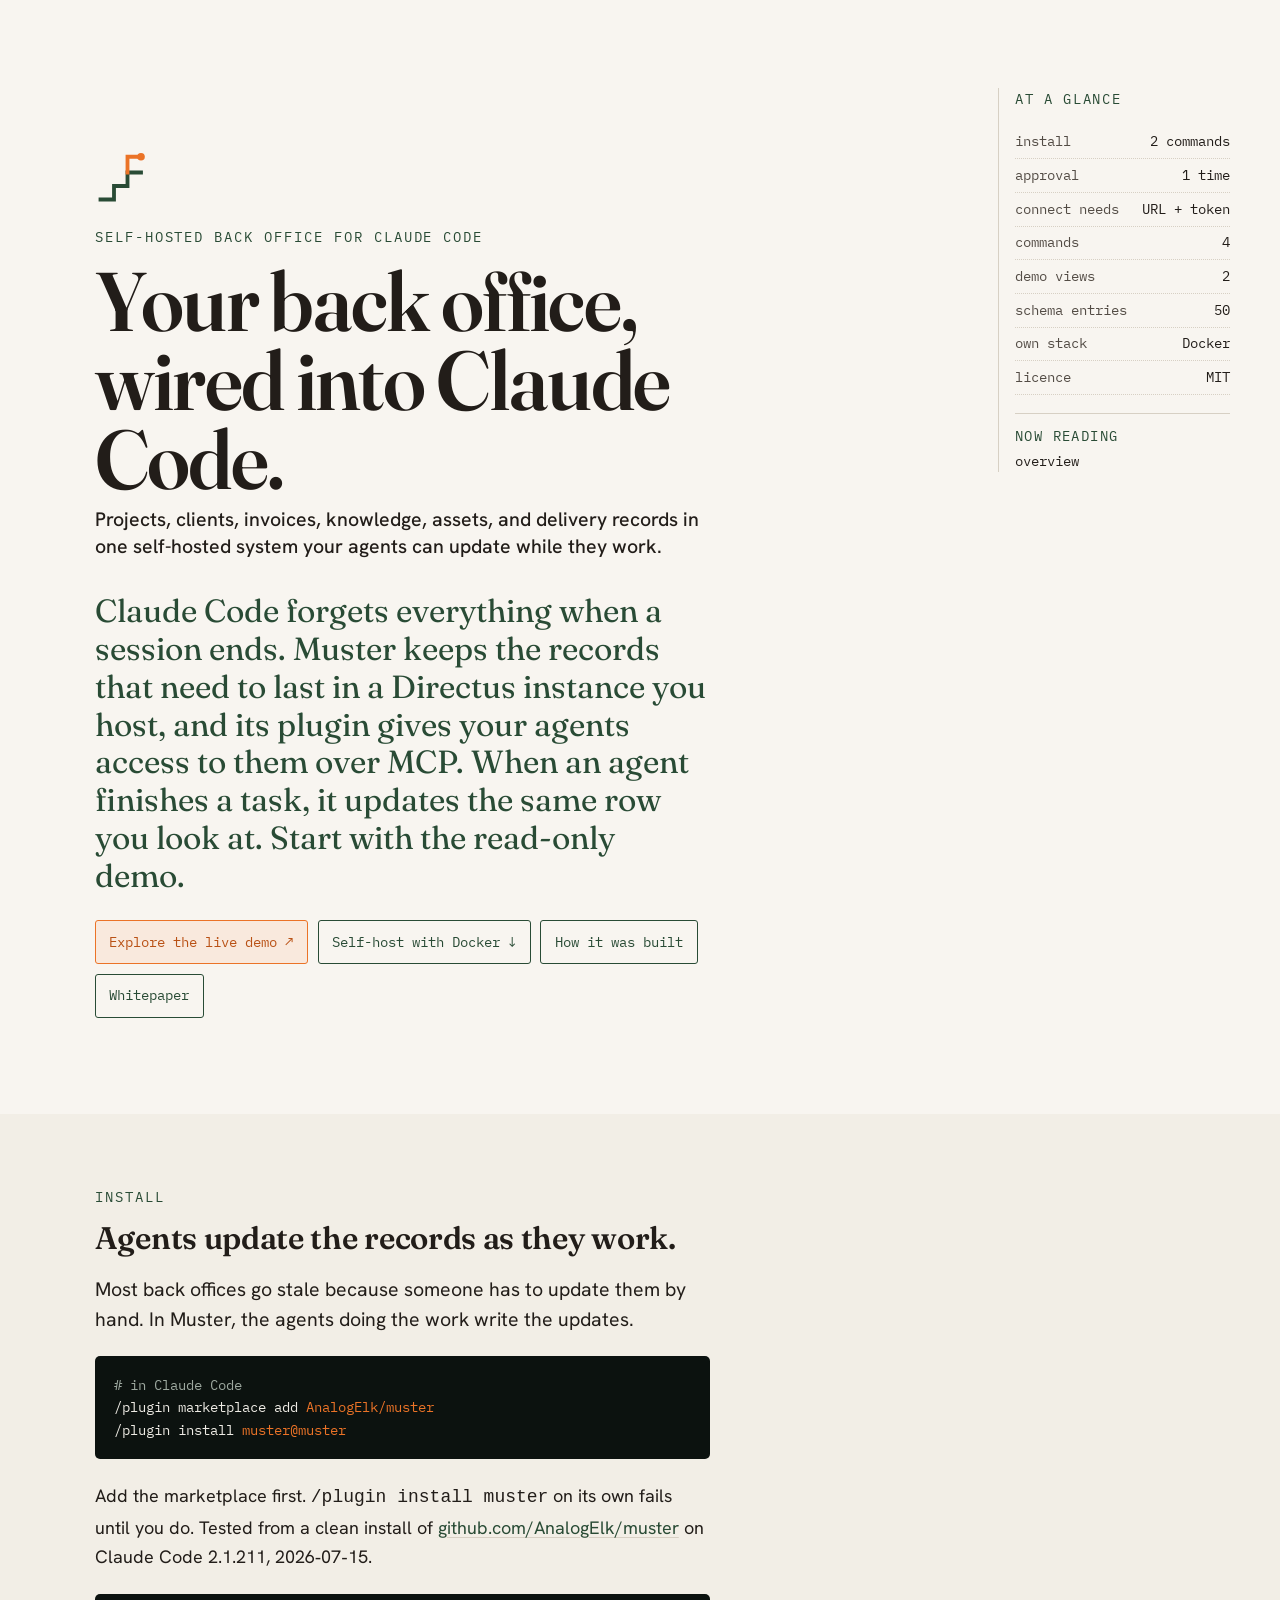
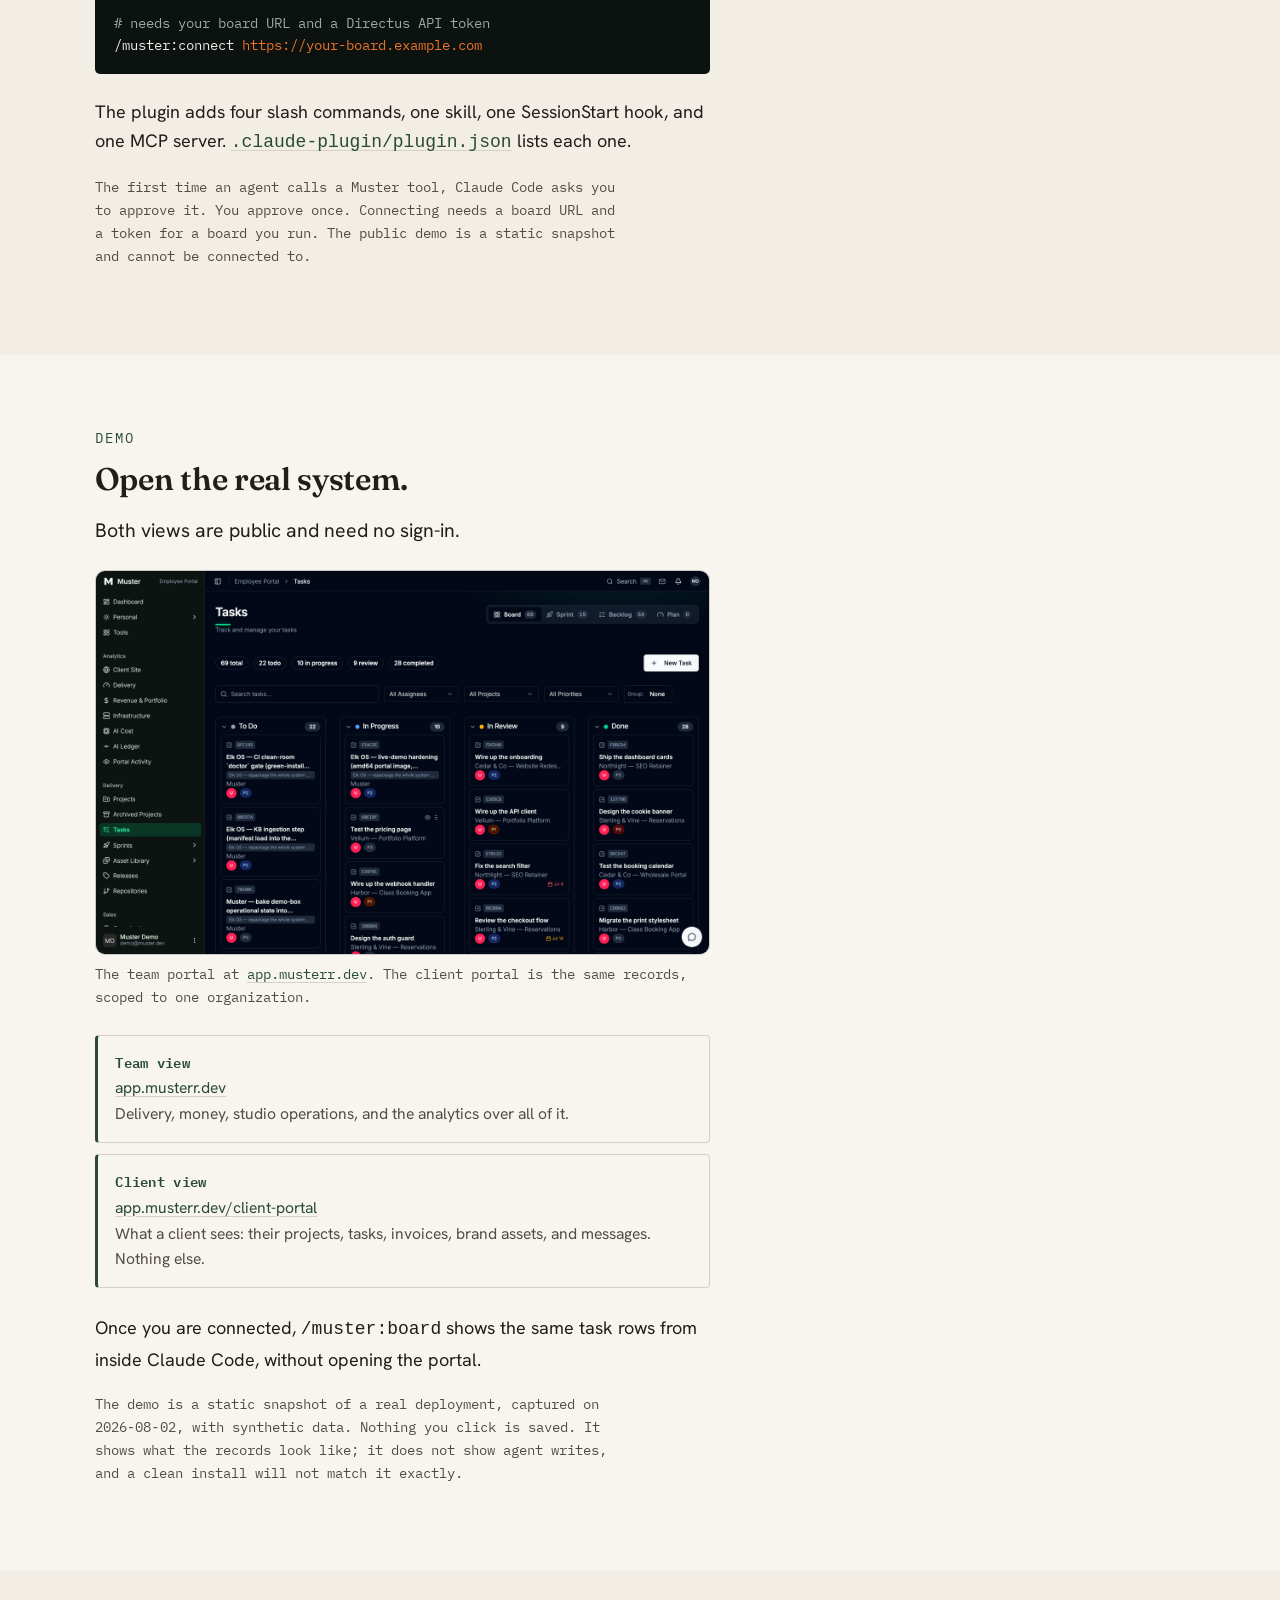
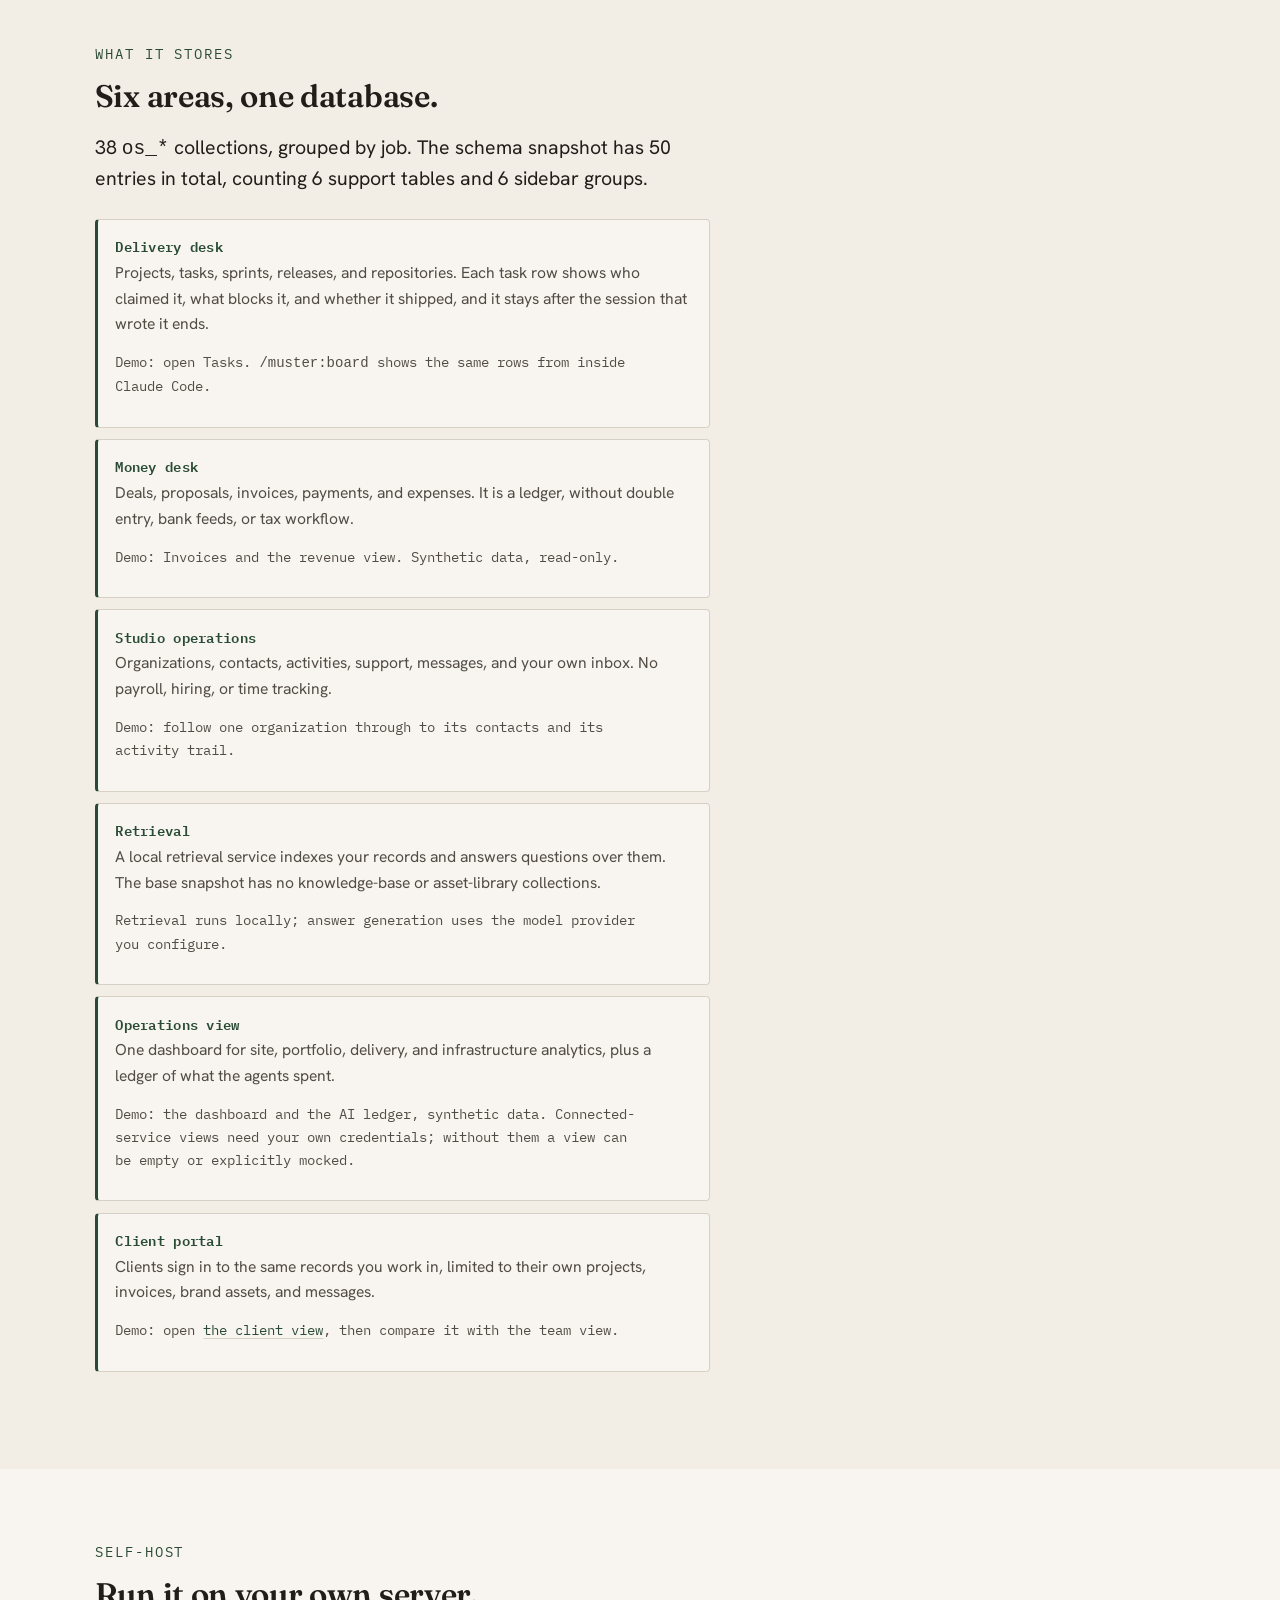
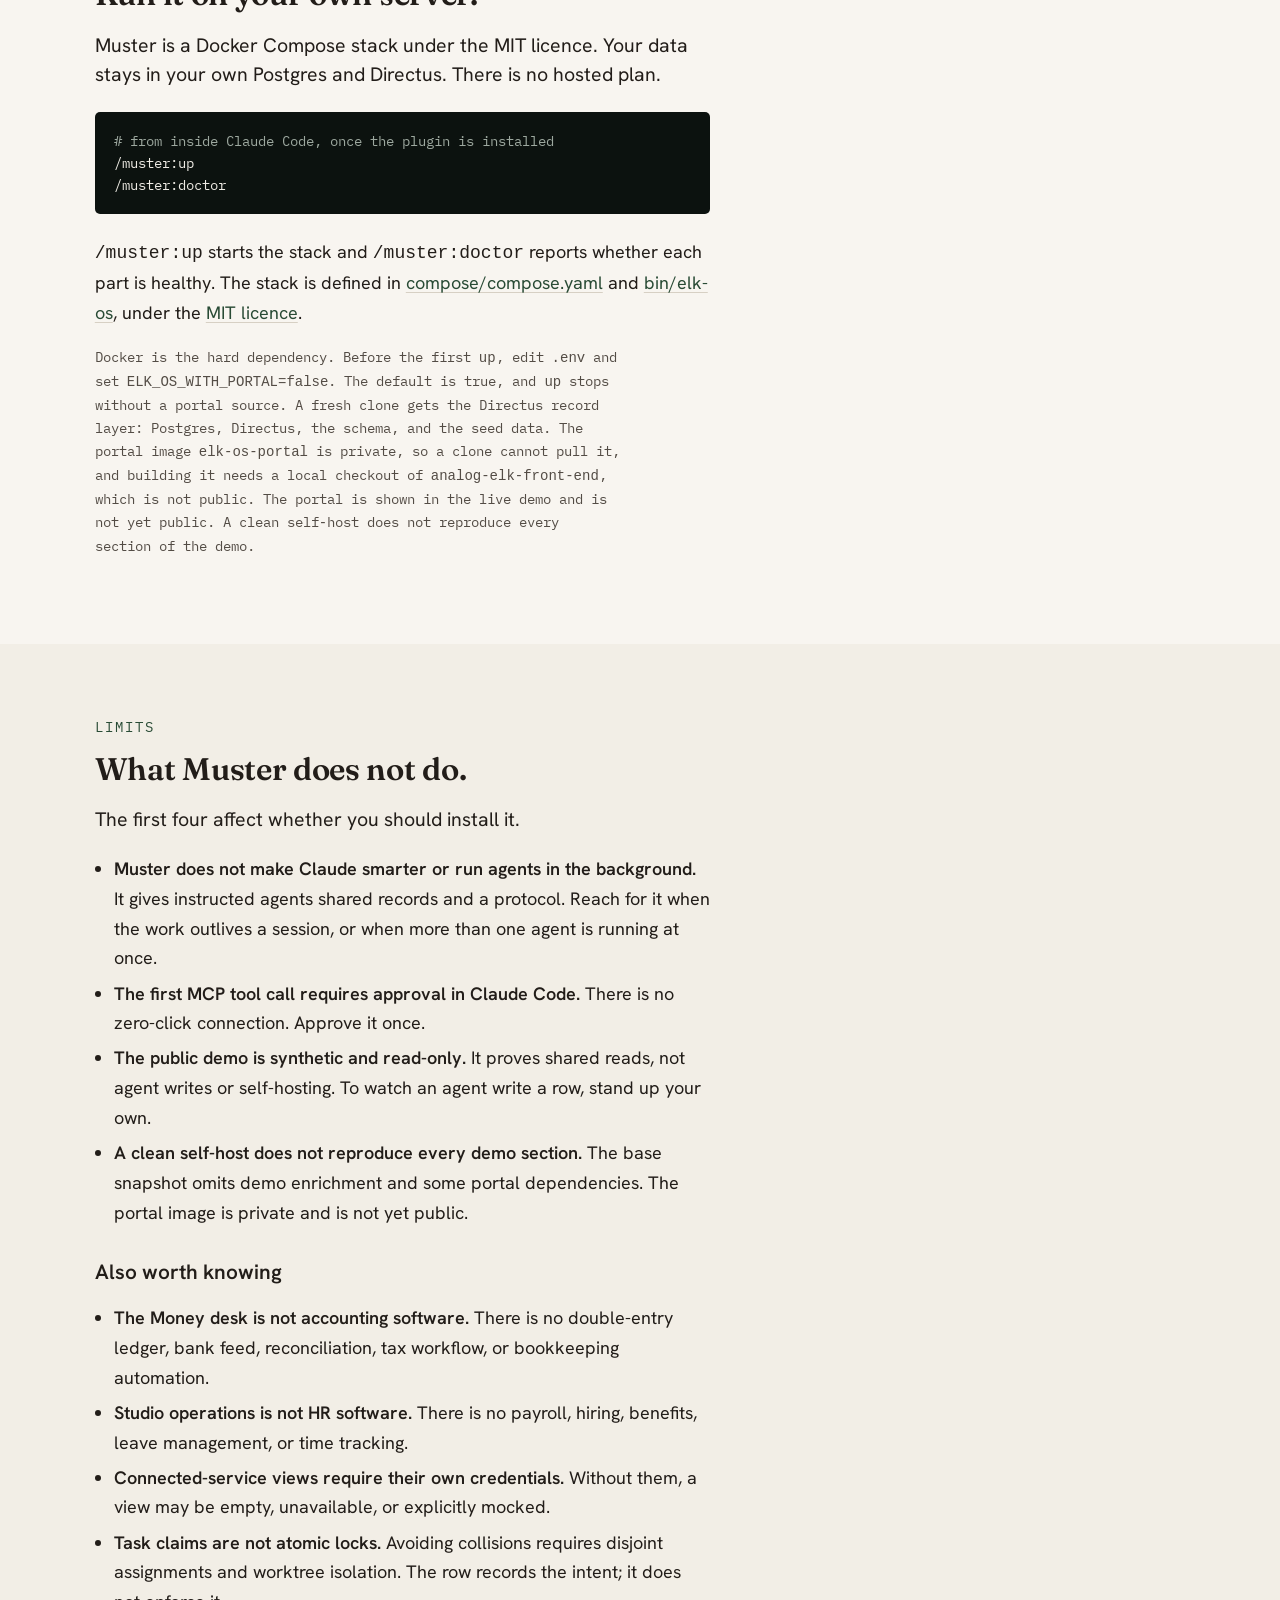
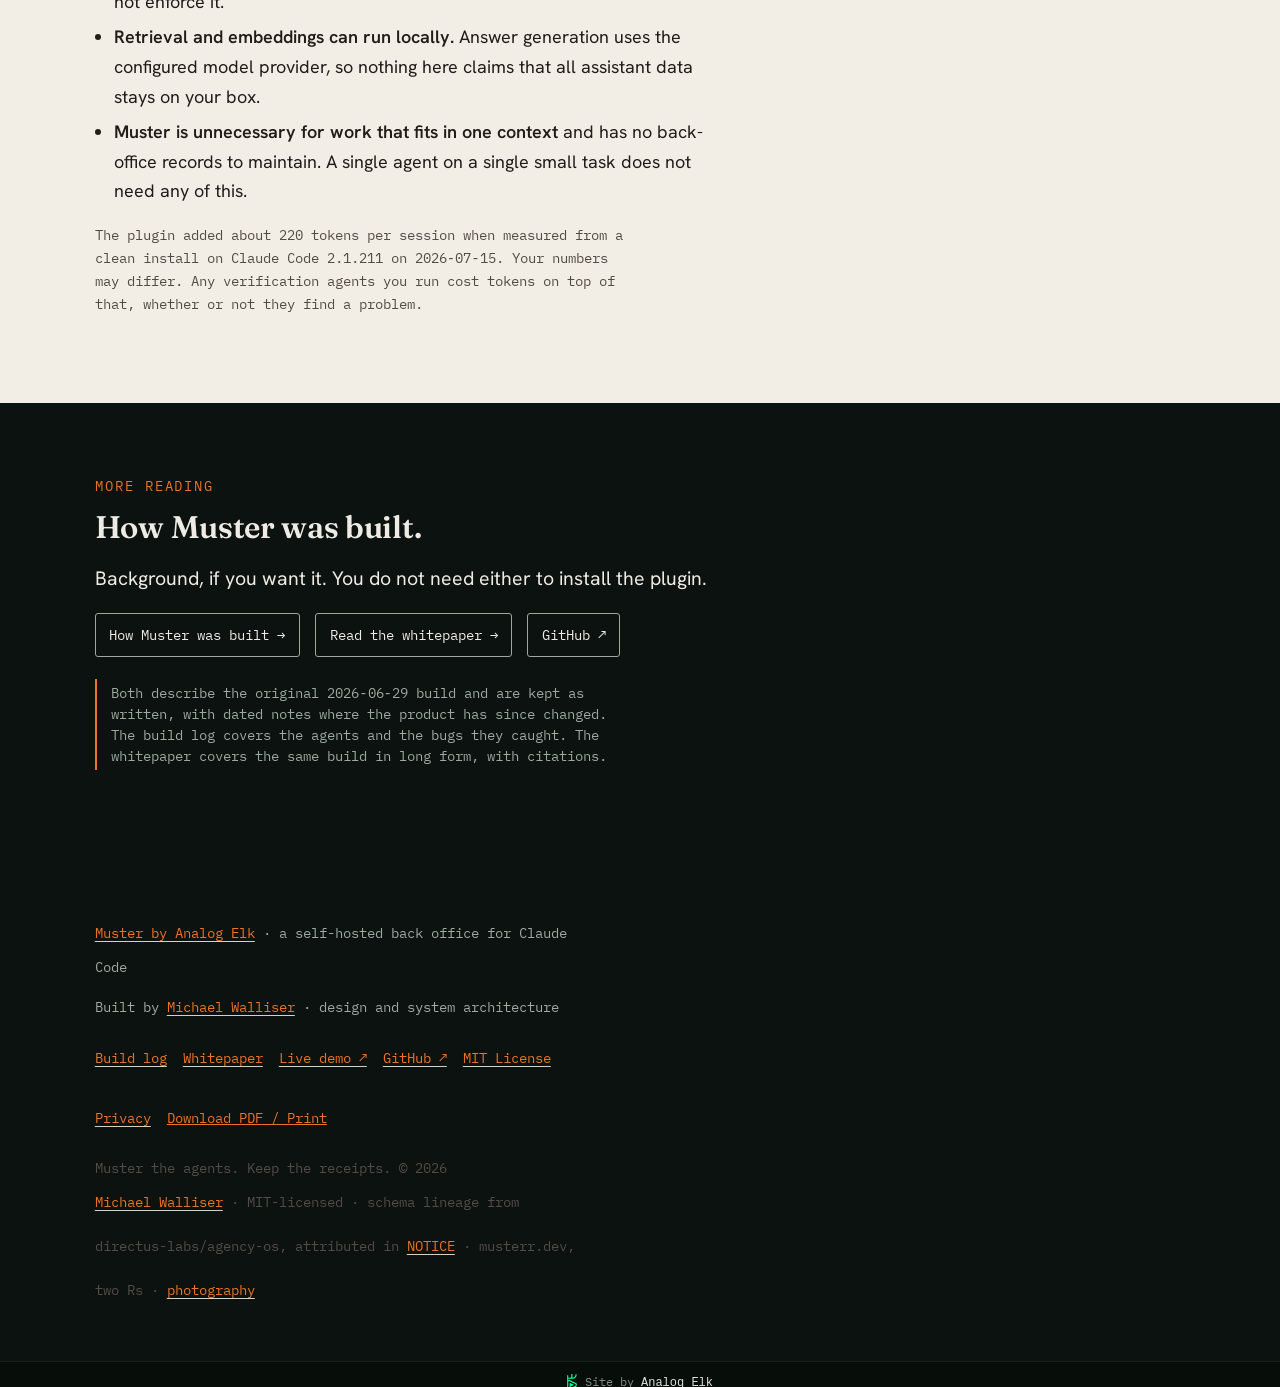
==== commit 1dcbcf8e: "fix(site): correct untrue demo, install, and connect claims Copy only. No styles, layout, or design " ====
--- a/site/index.html
+++ b/site/index.html
@@ -72,6 +72,98 @@
   document.head.appendChild(g);
 }
 </script>
+
+<!-- Interaction heatmap: first-party beacon to our own sink (analogelk.com), the same
+     infrastructure as the analytics above. Anonymous click positions and scroll depth
+     only: no cookies, no PII, no element text. Runs only on the production hostname and
+     is skipped entirely when the browser sends Global Privacy Control.
+     Disclosed in privacy.html -->
+<script>
+if (!navigator.globalPrivacyControl) {
+  (function () {
+    'use strict';
+    if (typeof navigator.sendBeacon !== 'function') return;
+    if (location.hostname !== 'musterr.dev' && location.hostname !== 'www.musterr.dev') return;
+
+    var ENDPOINT = 'https://analogelk.com/api/interactions';
+    var MAX_CLICK_BEACONS = 200; // storm cap per page load
+    var SITE = 'musterr.dev';
+
+    var device = /Mobi|Android|iPhone|iPad|iPod|Tablet/i.test(navigator.userAgent)
+      ? 'mobile'
+      : 'desktop';
+
+    function beacon(body) {
+      try {
+        navigator.sendBeacon(ENDPOINT, JSON.stringify(body));
+      } catch (e) {
+        /* telemetry must never affect the page */
+      }
+    }
+
+    // Clicks: one capture-phase listener, viewport-relative X, document-relative Y.
+    var clickCount = 0;
+    document.addEventListener('click', function (e) {
+      if (clickCount >= MAX_CLICK_BEACONS) return;
+      clickCount += 1;
+      var scrollHeight = document.documentElement.scrollHeight || document.body.scrollHeight;
+      var xPct = (e.clientX / window.innerWidth) * 100;
+      var yPct = scrollHeight > 0 ? ((e.clientY + window.scrollY) / scrollHeight) * 100 : 0;
+      beacon({
+        event_type: 'click',
+        route: location.pathname,
+        site: SITE,
+        xPct: Math.min(100, Math.max(0, xPct)),
+        yPct: Math.min(100, Math.max(0, yPct)),
+        viewport_w: window.innerWidth,
+        viewport_h: window.innerHeight,
+        device: device
+      });
+    }, true);
+
+    // Scroll depth: rAF-throttled max tracker, one beacon per page view,
+    // flushed on pagehide or tab-hide (whichever comes first).
+    var maxScroll = 0;
+    var ticking = false;
+
+    function currentScrollPct() {
+      var scrollHeight = document.documentElement.scrollHeight || document.body.scrollHeight;
+      if (!scrollHeight) return 0;
+      var raw = ((window.scrollY + window.innerHeight) / scrollHeight) * 100;
+      return Math.min(100, Math.max(0, raw));
+    }
+
+    window.addEventListener('scroll', function () {
+      if (ticking) return;
+      ticking = true;
+      window.requestAnimationFrame(function () {
+        var p = currentScrollPct();
+        if (p > maxScroll) maxScroll = p;
+        ticking = false;
+      });
+    }, { passive: true });
+
+    function flush() {
+      if (maxScroll <= 0) return;
+      beacon({
+        event_type: 'scroll',
+        route: location.pathname,
+        site: SITE,
+        scroll_pct: maxScroll,
+        viewport_w: window.innerWidth,
+        viewport_h: window.innerHeight,
+        device: device
+      });
+      maxScroll = 0;
+    }
+
+    window.addEventListener('pagehide', flush);
+    document.addEventListener('visibilitychange', function () {
+      if (document.visibilityState === 'hidden') flush();
+    });
+  })();
+}
+</script>
 </head>
 <body>
 <a class="skip" href="#connect">Skip to content</a>
@@ -103,7 +195,7 @@
     <div class="rail__title">at a glance</div>
     <div class="rail__item" data-rail="install"><span>install</span><span class="v">2 commands</span></div>
     <div class="rail__item" data-rail="approve"><span>approval</span><span class="v">1 time</span></div>
-    <div class="rail__item" data-rail="connect"><span>connect args</span><span class="v">0</span></div>
+    <div class="rail__item" data-rail="connect"><span>connect needs</span><span class="v">URL + token</span></div>
     <div class="rail__item" data-rail="commands"><span>commands</span><span class="v">4</span></div>
     <div class="rail__item" data-rail="demo"><span>demo views</span><span class="v">2</span></div>
     <div class="rail__item" data-rail="schema"><span>schema entries</span><span class="v">50</span></div>
@@ -154,12 +246,12 @@
 /plugin install <span class="e">muster@muster</span></pre>
     <p>Add the marketplace first. <code>/plugin install muster</code> on its own fails until you do. Tested from a clean install of <a href="https://github.com/AnalogElk/muster">github.com/AnalogElk/muster</a> on Claude Code 2.1.211, 2026&#8209;07&#8209;15.</p>
 
-    <pre class="code" tabindex="0" aria-label="Connect to the demo board"><span class="c"># zero arguments works; it resolves to the public demo board by default</span>
-/muster:connect <span class="e">https://cms.musterr.dev</span></pre>
+    <pre class="code" tabindex="0" aria-label="Connect to your board"><span class="c"># needs your board URL and a Directus API token</span>
+/muster:connect <span class="e">https://your-board.example.com</span></pre>
 
     <p>The plugin adds four slash commands, one skill, one SessionStart hook, and one MCP server. <a href="https://github.com/AnalogElk/muster/blob/main/.claude-plugin/plugin.json"><code>.claude-plugin/plugin.json</code></a> lists each one.</p>
 
-    <p class="fineprint">The first time an agent calls a Muster tool, Claude Code asks you to approve it. You approve once. Writing records needs your own deployment and credentials; the public demo is read&#8209;only.</p>
+    <p class="fineprint">The first time an agent calls a Muster tool, Claude Code asks you to approve it. You approve once. Connecting needs a board URL and a token for a board you run. The public demo is a static snapshot and cannot be connected to.</p>
   </div>
 </section>
 
@@ -176,7 +268,7 @@
     </figure>
 
     <div class="planes" role="list" aria-label="Demo views">
-      <div class="plane" role="listitem"><p class="plane__h">Team view</p><p class="plane__d"><a href="https://app.musterr.dev" target="_blank" rel="noopener">app.musterr.dev</a><br>Delivery, money, studio operations, knowledge and assets, and the analytics over all of it.</p></div>
+      <div class="plane" role="listitem"><p class="plane__h">Team view</p><p class="plane__d"><a href="https://app.musterr.dev" target="_blank" rel="noopener">app.musterr.dev</a><br>Delivery, money, studio operations, and the analytics over all of it.</p></div>
       <div class="plane" role="listitem"><p class="plane__h">Client view</p><p class="plane__d"><a href="https://app.musterr.dev/client-portal/" target="_blank" rel="noopener">app.musterr.dev/client-portal</a><br>What a client sees: their projects, tasks, invoices, brand assets, and messages. Nothing else.</p></div>
     </div>
 
@@ -196,11 +288,11 @@
       <div class="plane" role="listitem">
         <p class="plane__h">Delivery desk</p>
         <p class="plane__d">Projects, tasks, sprints, releases, and repositories. Each task row shows who claimed it, what blocks it, and whether it shipped, and it stays after the session that wrote it ends.</p>
-        <p class="fineprint">Demo: open Tasks and switch views, backlog to sprint to plan. <code>/muster:board</code> shows the same rows from inside Claude Code.</p>
+        <p class="fineprint">Demo: open Tasks. <code>/muster:board</code> shows the same rows from inside Claude Code.</p>
       </div>
       <div class="plane" role="listitem">
         <p class="plane__h">Money desk</p>
-        <p class="plane__d">Deals, proposals, invoices, payments, expenses, and the services and packages you sell. It is a ledger, without double entry, bank feeds, or tax workflow.</p>
+        <p class="plane__d">Deals, proposals, invoices, payments, and expenses. It is a ledger, without double entry, bank feeds, or tax workflow.</p>
         <p class="fineprint">Demo: Invoices and the revenue view. Synthetic data, read-only.</p>
       </div>
       <div class="plane" role="listitem">
@@ -209,9 +301,9 @@
         <p class="fineprint">Demo: follow one organization through to its contacts and its activity trail.</p>
       </div>
       <div class="plane" role="listitem">
-        <p class="plane__h">Knowledge and assets</p>
-        <p class="plane__d">A knowledge base for what you have learned, and an asset library for what you have made, with review states and brand guidelines.</p>
-        <p class="fineprint">Demo: the knowledge base and the asset library. Retrieval runs locally; answer generation uses the model provider you configure.</p>
+        <p class="plane__h">Retrieval</p>
+        <p class="plane__d">A local retrieval service indexes your records and answers questions over them. The base snapshot has no knowledge-base or asset-library collections.</p>
+        <p class="fineprint">Retrieval runs locally; answer generation uses the model provider you configure.</p>
       </div>
       <div class="plane" role="listitem">
         <p class="plane__h">Operations view</p>
@@ -237,7 +329,7 @@
 /muster:up
 /muster:doctor</pre>
     <p><code>/muster:up</code> starts the stack and <code>/muster:doctor</code> reports whether each part is healthy. The stack is defined in <a href="https://github.com/AnalogElk/muster/blob/main/compose/compose.yaml">compose/compose.yaml</a> and <a href="https://github.com/AnalogElk/muster/blob/main/bin/elk-os">bin/elk-os</a>, under the <a href="https://github.com/AnalogElk/muster/blob/main/LICENSE">MIT licence</a>.</p>
-    <p class="fineprint">Docker is the hard dependency. The portal runs from a published image or a source checkout you supply; without one, the stack comes up Directus&#8209;only. A clean self&#8209;host does not reproduce every section of the demo, because the base snapshot omits the demo's enrichment.</p>
+    <p class="fineprint">Docker is the hard dependency. Before the first <code>up</code>, edit <code>.env</code> and set <code>ELK_OS_WITH_PORTAL=false</code>. The default is true, and <code>up</code> stops without a portal source. A fresh clone gets the Directus record layer: Postgres, Directus, the schema, and the seed data. The portal image <code>elk-os-portal</code> is private, so a clone cannot pull it, and building it needs a local checkout of <code>analog-elk-front-end</code>, which is not public. The portal is shown in the live demo and is not yet public. A clean self&#8209;host does not reproduce every section of the demo.</p>
   </div>
 </section>
 
@@ -249,9 +341,9 @@
     <p class="lead">The first four affect whether you should install it.</p>
     <ul class="tight">
       <li><strong>Muster does not make Claude smarter or run agents in the background.</strong> It gives instructed agents shared records and a protocol. Reach for it when the work outlives a session, or when more than one agent is running at once.</li>
-      <li><strong>The first MCP tool call requires approval in Claude Code.</strong> There is no zero-click connection. Approve it once, then <code>/muster:connect</code> takes no arguments.</li>
+      <li><strong>The first MCP tool call requires approval in Claude Code.</strong> There is no zero-click connection. Approve it once.</li>
       <li><strong>The public demo is synthetic and read-only.</strong> It proves shared reads, not agent writes or self-hosting. To watch an agent write a row, stand up your own.</li>
-      <li><strong>A clean self-host does not reproduce every demo section.</strong> The base snapshot omits demo enrichment and some portal dependencies, and the portal requires a published image or a separate source checkout.</li>
+      <li><strong>A clean self-host does not reproduce every demo section.</strong> The base snapshot omits demo enrichment and some portal dependencies. The portal image is private and is not yet public.</li>
     </ul>
 
     <h3 class="h3" style="margin-top:2rem">Also worth knowing</h3>
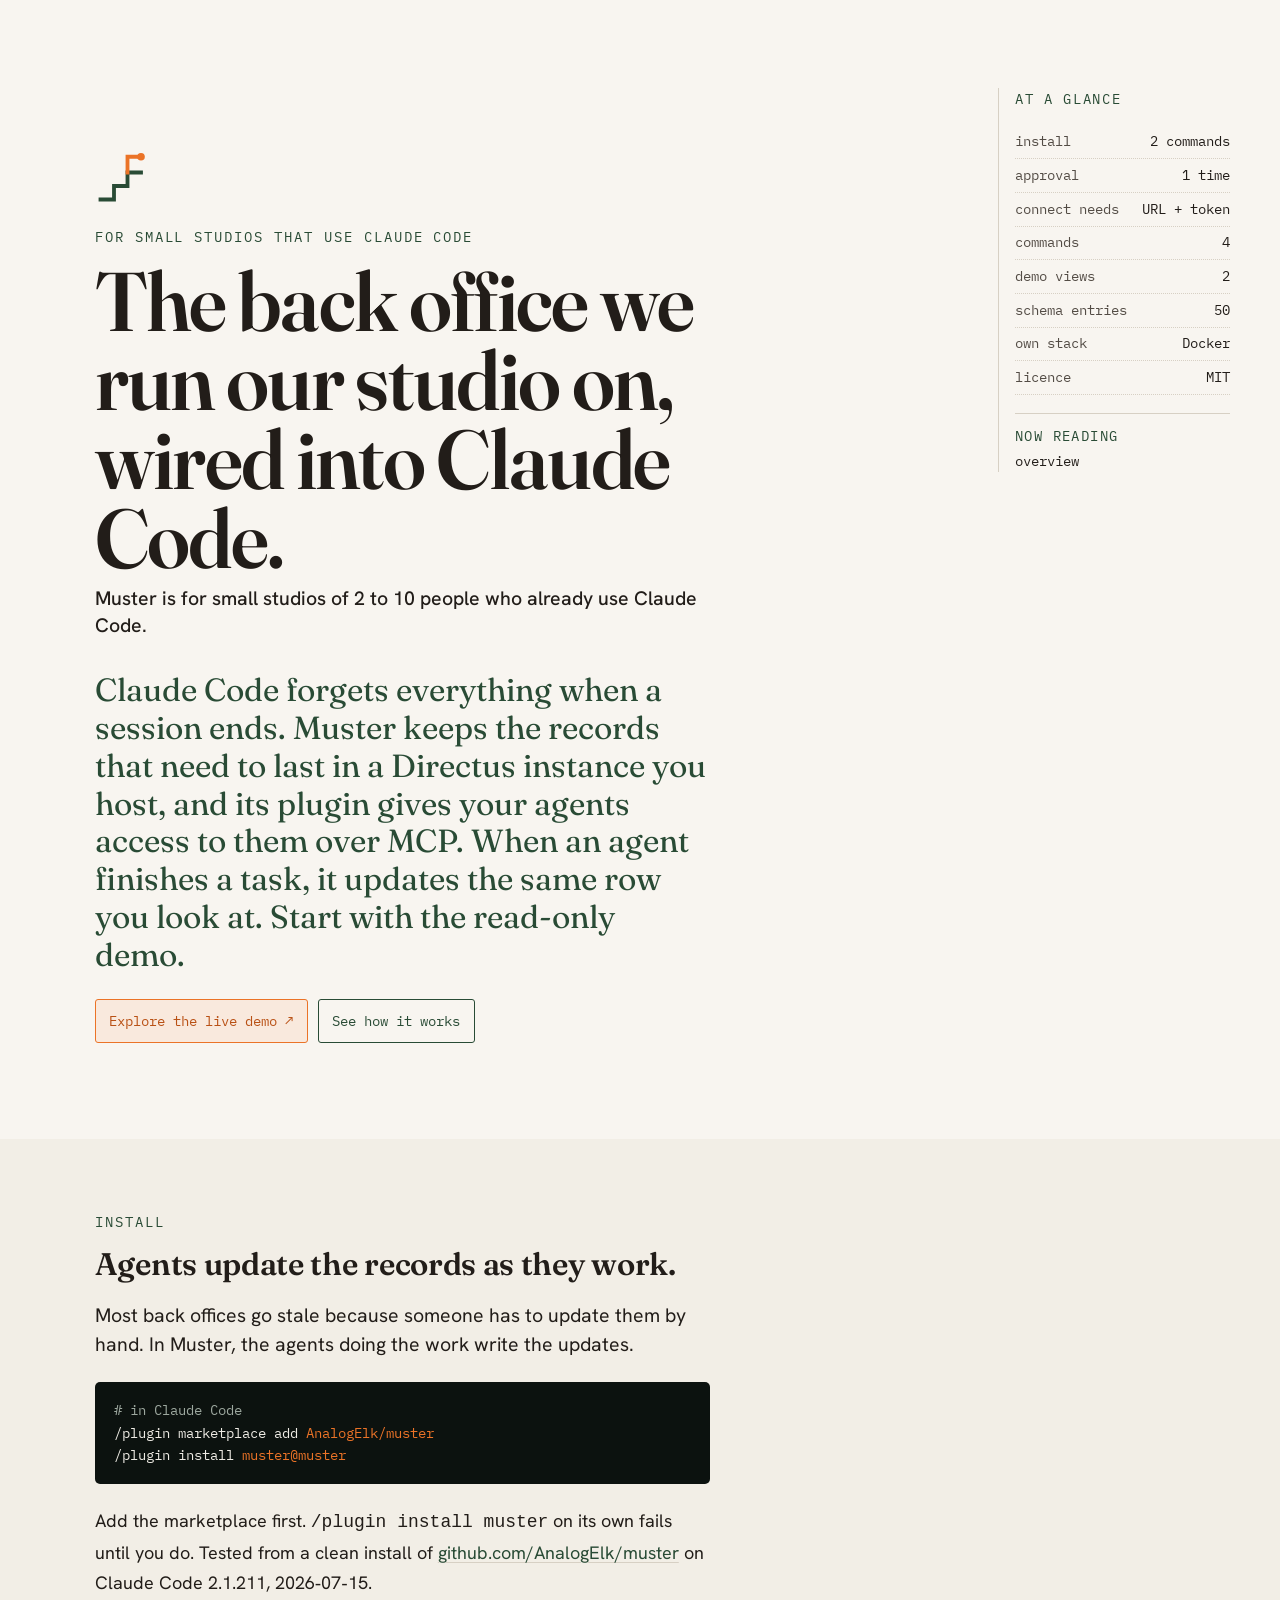
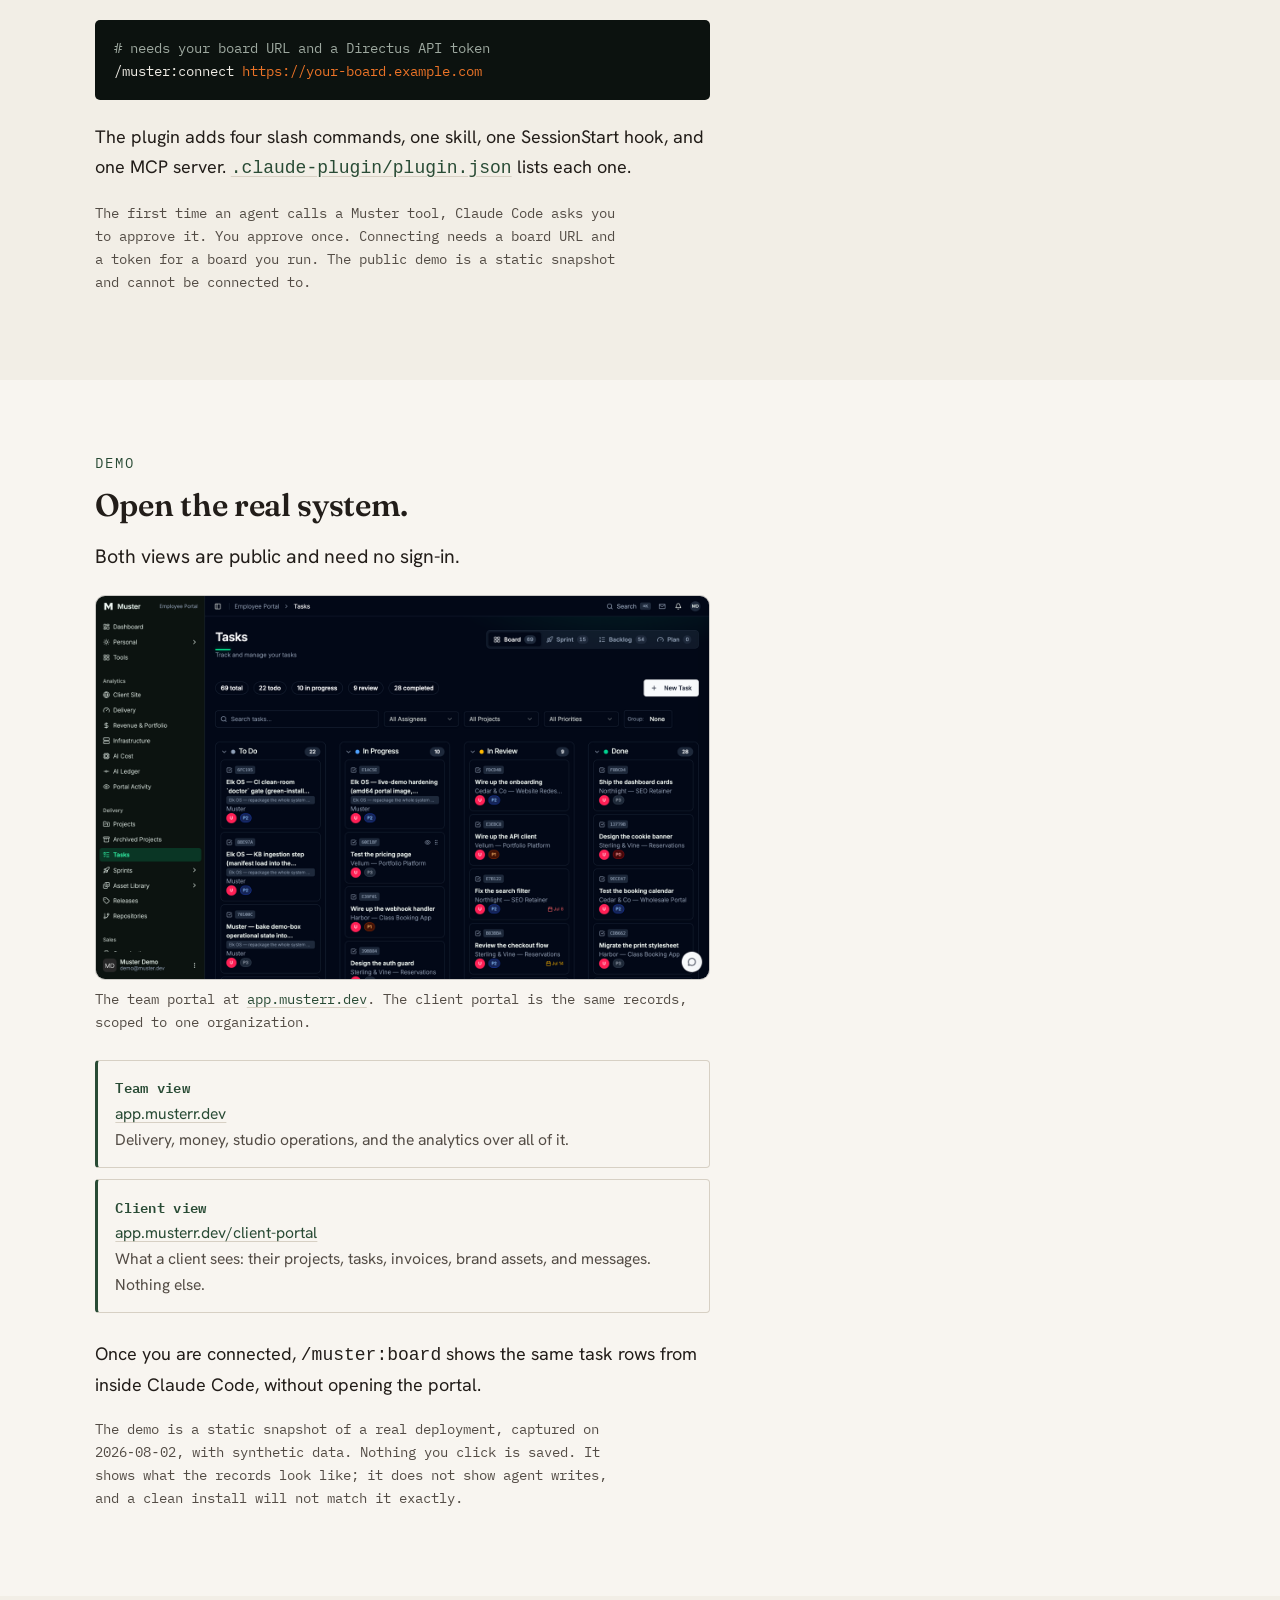
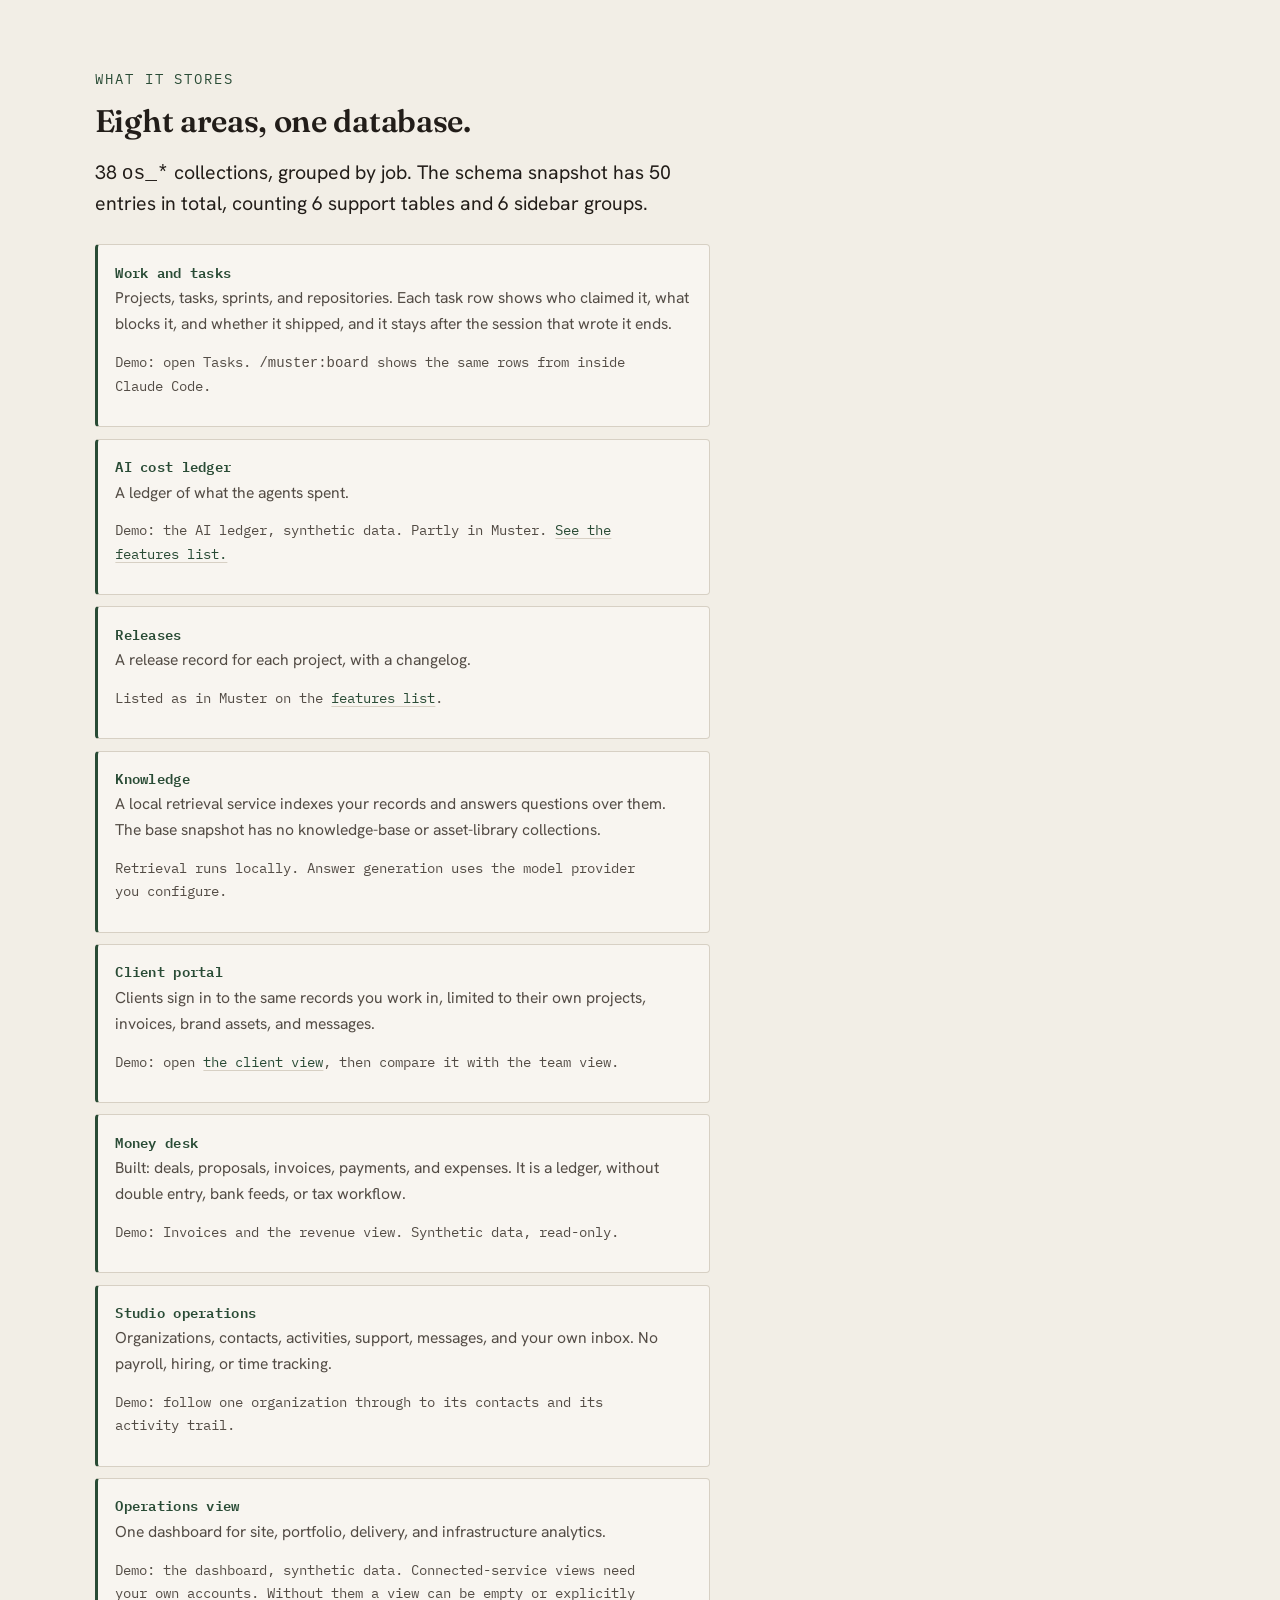
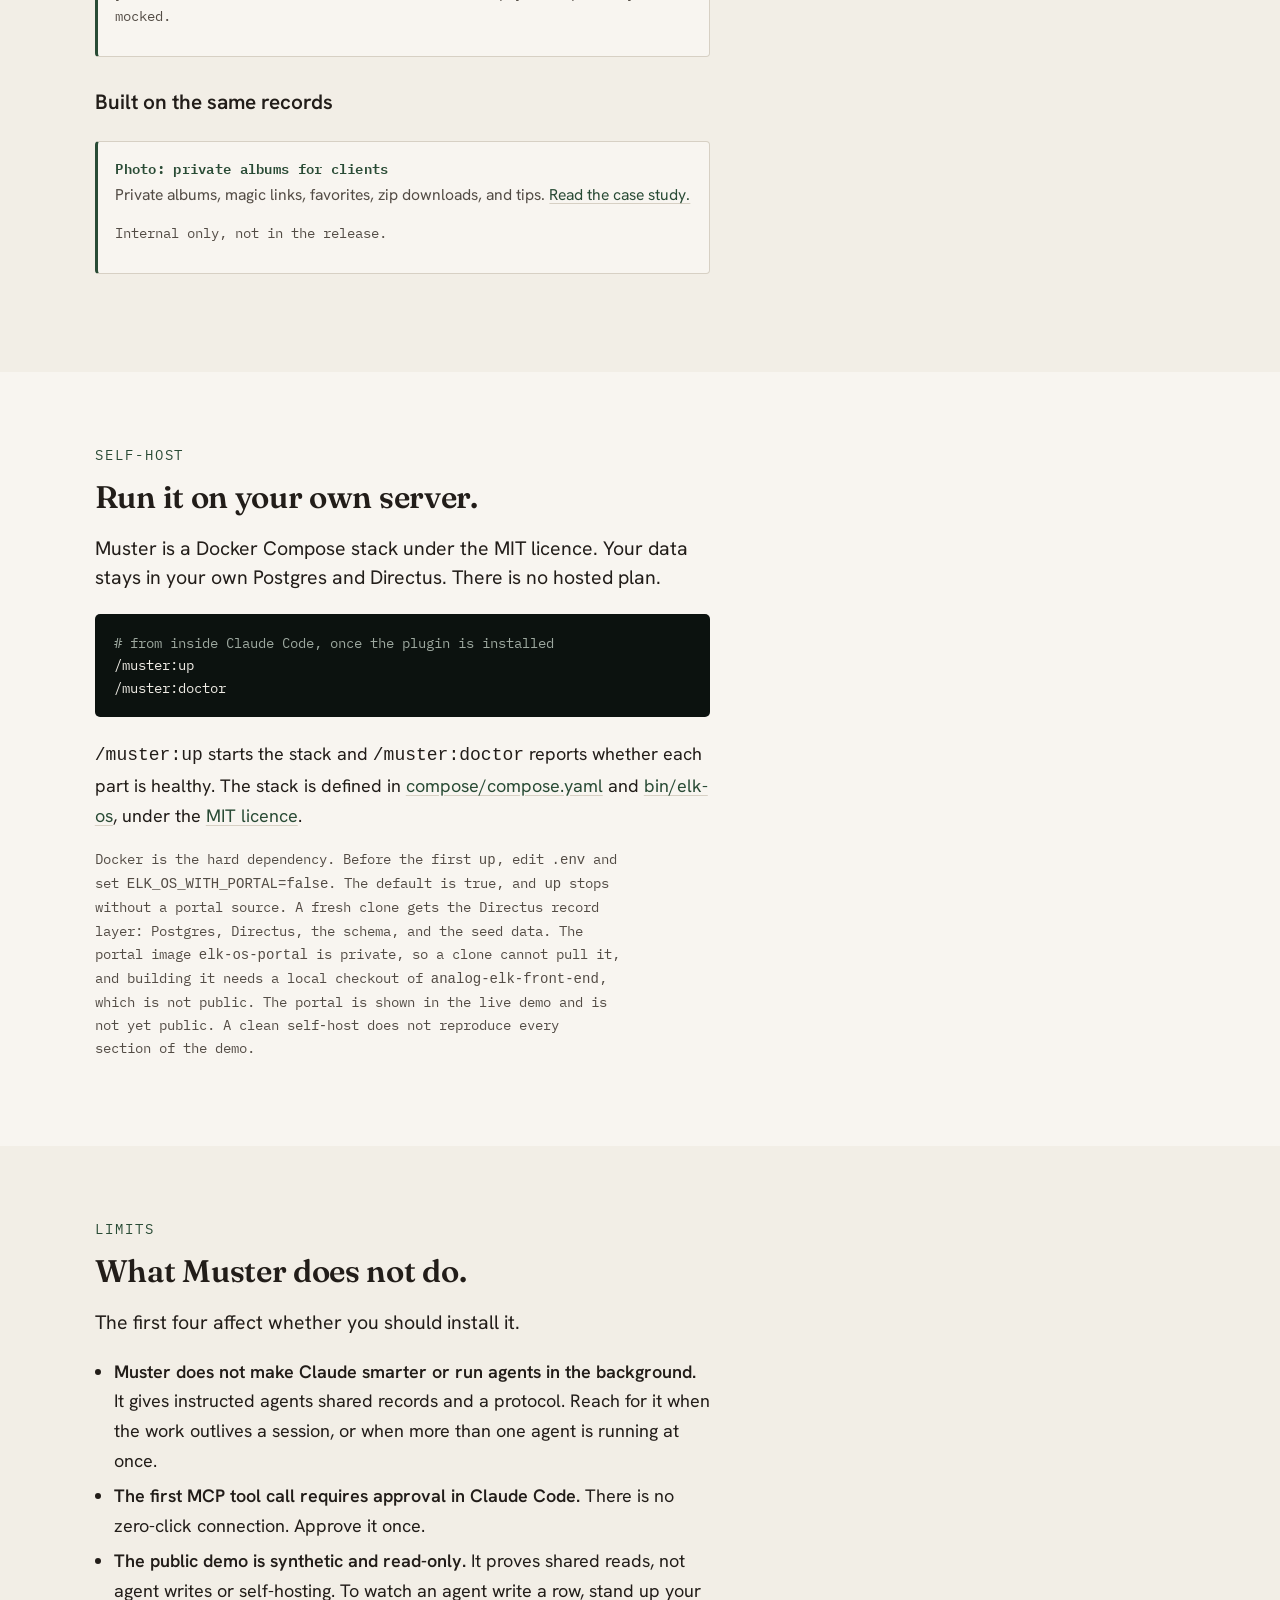
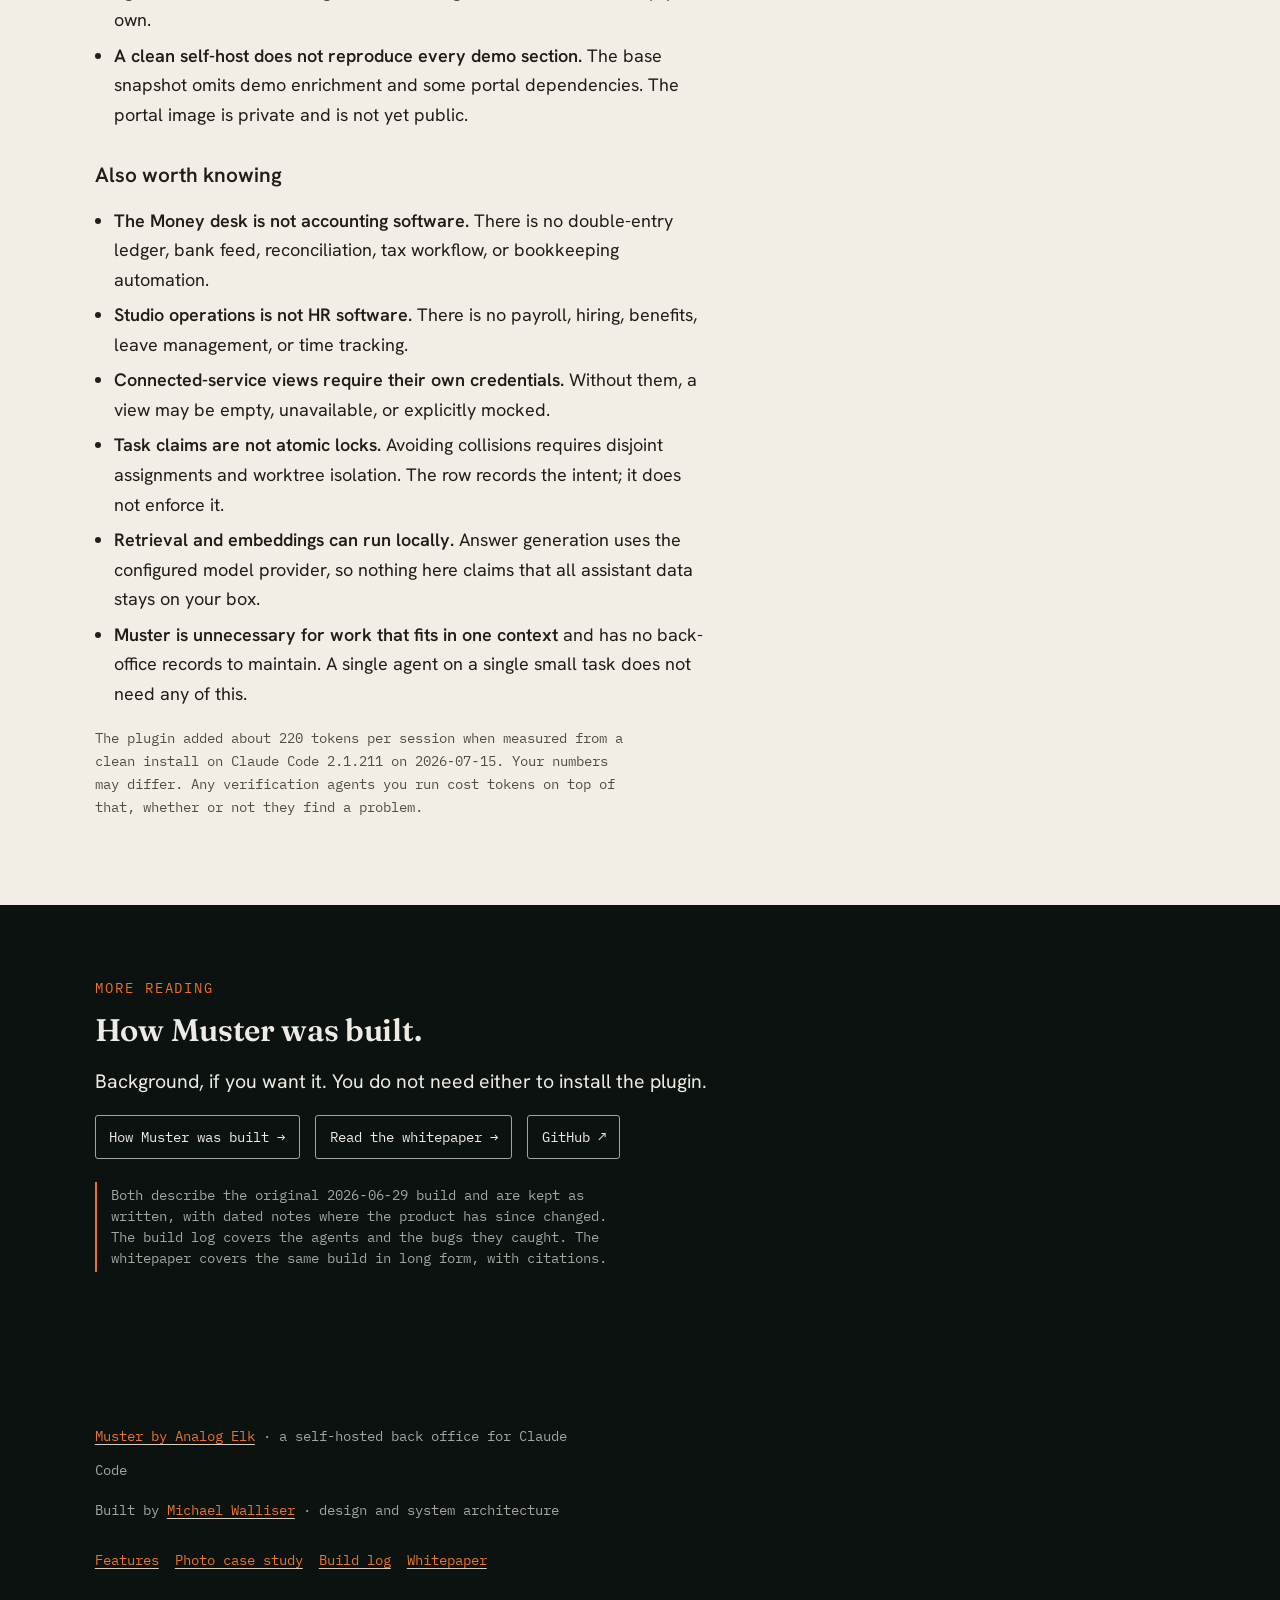
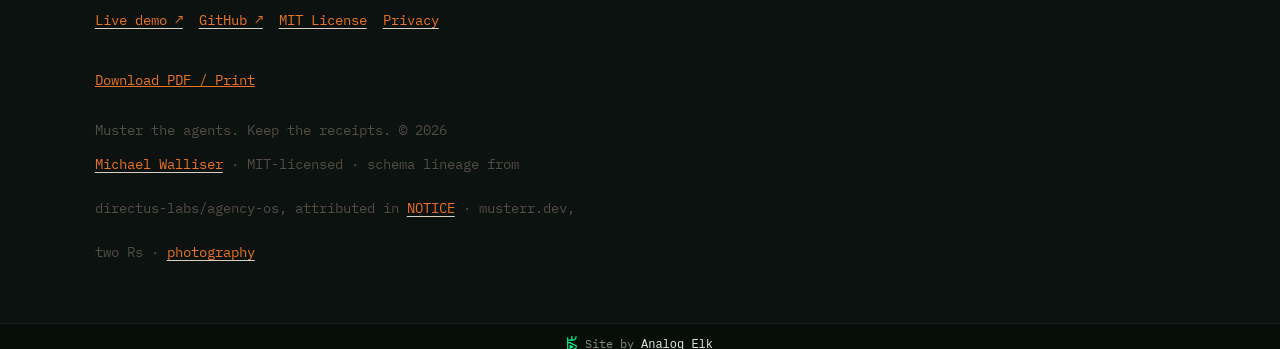
==== commit 2171a0be: "feat(site): reposition homepage, add features and photo pages Co-Authored-By: Claude Opus 5.5 <norep" ====
--- a/site/index.html
+++ b/site/index.html
@@ -3,21 +3,21 @@
 <head>
 <meta charset="utf-8">
 <meta name="viewport" content="width=device-width, initial-scale=1">
-<title>Muster: your back office, wired into Claude Code</title>
-<meta name="description" content="Muster is a self-hosted back office for projects, clients, invoices, knowledge, assets, and delivery records, wired into Claude Code. Agents read and update the same records people use, over MCP.">
+<title>Muster: the back office we run our studio on, wired into Claude Code</title>
+<meta name="description" content="The back office we run our studio on, wired into Claude Code. Agents read and update the same records people use, over MCP. For small studios of 2 to 10 people who already use Claude Code.">
 <!-- canonical = https://musterr.dev/ (double R is deliberate; muster.dev is not ours). -->
 <link rel="canonical" href="https://musterr.dev/">
 
 <!-- Open Graph / Twitter -->
 <meta property="og:type" content="website">
 <meta property="og:url" content="https://musterr.dev/">
-<meta property="og:title" content="Muster: your back office, wired into Claude Code">
-<meta property="og:description" content="Projects, clients, invoices, knowledge, assets, and delivery records in one self-hosted system your agents can update while they work.">
+<meta property="og:title" content="Muster: the back office we run our studio on, wired into Claude Code">
+<meta property="og:description" content="The back office we run our studio on, wired into Claude Code. Agents read and update the same records people use, over MCP. For small studios of 2 to 10 people who already use Claude Code.">
 <meta property="og:image" content="https://musterr.dev/assets/muster-board.png">
 <meta property="og:image:alt" content="The Muster task board: rows grouped by status, in the team portal.">
 <meta name="twitter:card" content="summary_large_image">
-<meta name="twitter:title" content="Muster: your back office, wired into Claude Code">
-<meta name="twitter:description" content="Projects, clients, invoices, knowledge, assets, and delivery records in one self-hosted system your agents can update while they work.">
+<meta name="twitter:title" content="Muster: the back office we run our studio on, wired into Claude Code">
+<meta name="twitter:description" content="The back office we run our studio on, wired into Claude Code. Agents read and update the same records people use, over MCP. For small studios of 2 to 10 people who already use Claude Code.">
 <meta name="twitter:image" content="https://musterr.dev/assets/muster-board.png">
 <meta name="twitter:image:alt" content="The Muster task board: rows grouped by status, in the team portal.">
 
@@ -39,7 +39,7 @@
   "applicationCategory": "BusinessApplication",
   "operatingSystem": "Docker",
   "url": "https://musterr.dev/",
-  "description": "A self-hosted back office for projects, clients, invoices, knowledge, assets, and delivery records, wired into Claude Code. Agents read and update the same records people use, over MCP.",
+  "description": "The back office we run our studio on, wired into Claude Code. Agents read and update the same records people use, over MCP. For small studios of 2 to 10 people who already use Claude Code.",
   "license": "https://github.com/AnalogElk/muster/blob/main/LICENSE",
   "isAccessibleForFree": true,
   "author": {
@@ -178,6 +178,7 @@
     <a href="#connect">Connect</a>
     <a href="#proof">Demo</a>
     <a href="#desks">What's in it</a>
+    <a href="/features.html">Features</a>
     <a href="#own">Self-host</a>
     <a href="#limits">Limits</a>
   </nav>
@@ -218,18 +219,16 @@
       <circle cx="40" cy="22" r="3.4" fill="var(--ember)"/>
     </svg>
 
-    <p class="kicker">Self-hosted back office for Claude Code</p>
-    <h1 class="hero__wordmark">Your back office, wired into Claude Code.</h1>
-
-    <p class="hero__pitch">Projects, clients, invoices, knowledge, assets, and delivery records in one self-hosted system your agents can update while they work.</p>
+    <p class="kicker">For small studios that use Claude Code</p>
+    <h1 class="hero__wordmark">The back office we run our studio on, wired into Claude Code.</h1>
+
+    <p class="hero__pitch">Muster is for small studios of 2 to 10 people who already use Claude Code.</p>
 
     <p class="hero__lede">Claude Code forgets everything when a session ends. Muster keeps the records that need to last in a Directus instance you host, and its plugin gives your agents access to them over MCP. When an agent finishes a task, it updates the same row you look at. Start with the read&#8209;only demo.</p>
 
     <div class="hero__cta">
       <a class="btn btn--solid btn--live" href="https://app.musterr.dev" target="_blank" rel="noopener">Explore the live demo ↗</a>
-      <a class="btn" href="#own">Self-host with Docker ↓</a>
-      <a class="btn" href="/about.html">How it was built</a>
-      <a class="btn" href="/paper.html">Whitepaper</a>
+      <a class="btn" href="/about.html">See how it works</a>
     </div>
   </div>
 </section>
@@ -281,18 +280,38 @@
 <section class="band band-paper band-paper--alt" id="desks">
   <div class="doc">
     <p class="kicker">What it stores</p>
-    <h2 class="h2">Six areas, one database.</h2>
+    <h2 class="h2">Eight areas, one database.</h2>
     <p class="lead">38 <code>os_*</code> collections, grouped by job. The schema snapshot has 50 entries in total, counting 6 support tables and 6 sidebar groups.</p>
 
     <div class="planes" role="list" aria-label="What Muster holds">
       <div class="plane" role="listitem">
-        <p class="plane__h">Delivery desk</p>
-        <p class="plane__d">Projects, tasks, sprints, releases, and repositories. Each task row shows who claimed it, what blocks it, and whether it shipped, and it stays after the session that wrote it ends.</p>
+        <p class="plane__h">Work and tasks</p>
+        <p class="plane__d">Projects, tasks, sprints, and repositories. Each task row shows who claimed it, what blocks it, and whether it shipped, and it stays after the session that wrote it ends.</p>
         <p class="fineprint">Demo: open Tasks. <code>/muster:board</code> shows the same rows from inside Claude Code.</p>
       </div>
       <div class="plane" role="listitem">
+        <p class="plane__h">AI cost ledger</p>
+        <p class="plane__d">A ledger of what the agents spent.</p>
+        <p class="fineprint">Demo: the AI ledger, synthetic data. Partly in Muster. <a href="/features.html">See the features list.</a></p>
+      </div>
+      <div class="plane" role="listitem">
+        <p class="plane__h">Releases</p>
+        <p class="plane__d">A release record for each project, with a changelog.</p>
+        <p class="fineprint">Listed as in Muster on the <a href="/features.html">features list</a>.</p>
+      </div>
+      <div class="plane" role="listitem">
+        <p class="plane__h">Knowledge</p>
+        <p class="plane__d">A local retrieval service indexes your records and answers questions over them. The base snapshot has no knowledge-base or asset-library collections.</p>
+        <p class="fineprint">Retrieval runs locally. Answer generation uses the model provider you configure.</p>
+      </div>
+      <div class="plane" role="listitem">
+        <p class="plane__h">Client portal</p>
+        <p class="plane__d">Clients sign in to the same records you work in, limited to their own projects, invoices, brand assets, and messages.</p>
+        <p class="fineprint">Demo: open <a href="https://app.musterr.dev/client-portal/" target="_blank" rel="noopener">the client view</a>, then compare it with the team view.</p>
+      </div>
+      <div class="plane" role="listitem">
         <p class="plane__h">Money desk</p>
-        <p class="plane__d">Deals, proposals, invoices, payments, and expenses. It is a ledger, without double entry, bank feeds, or tax workflow.</p>
+        <p class="plane__d">Built: deals, proposals, invoices, payments, and expenses. It is a ledger, without double entry, bank feeds, or tax workflow.</p>
         <p class="fineprint">Demo: Invoices and the revenue view. Synthetic data, read-only.</p>
       </div>
       <div class="plane" role="listitem">
@@ -301,19 +320,18 @@
         <p class="fineprint">Demo: follow one organization through to its contacts and its activity trail.</p>
       </div>
       <div class="plane" role="listitem">
-        <p class="plane__h">Retrieval</p>
-        <p class="plane__d">A local retrieval service indexes your records and answers questions over them. The base snapshot has no knowledge-base or asset-library collections.</p>
-        <p class="fineprint">Retrieval runs locally; answer generation uses the model provider you configure.</p>
-      </div>
-      <div class="plane" role="listitem">
         <p class="plane__h">Operations view</p>
-        <p class="plane__d">One dashboard for site, portfolio, delivery, and infrastructure analytics, plus a ledger of what the agents spent.</p>
-        <p class="fineprint">Demo: the dashboard and the AI ledger, synthetic data. Connected-service views need your own credentials; without them a view can be empty or explicitly mocked.</p>
-      </div>
-      <div class="plane" role="listitem">
-        <p class="plane__h">Client portal</p>
-        <p class="plane__d">Clients sign in to the same records you work in, limited to their own projects, invoices, brand assets, and messages.</p>
-        <p class="fineprint">Demo: open <a href="https://app.musterr.dev/client-portal/" target="_blank" rel="noopener">the client view</a>, then compare it with the team view.</p>
+        <p class="plane__d">One dashboard for site, portfolio, delivery, and infrastructure analytics.</p>
+        <p class="fineprint">Demo: the dashboard, synthetic data. Connected-service views need your own accounts. Without them a view can be empty or explicitly mocked.</p>
+      </div>
+    </div>
+
+    <h3 class="h3" style="margin-top:2rem">Built on the same records</h3>
+    <div class="planes" role="list" aria-label="Case study">
+      <div class="plane" role="listitem">
+        <p class="plane__h">Photo: private albums for clients</p>
+        <p class="plane__d">Private albums, magic links, favorites, zip downloads, and tips. <a href="/photo.html">Read the case study.</a></p>
+        <p class="fineprint">Internal only, not in the release.</p>
       </div>
     </div>
   </div>
@@ -383,6 +401,8 @@
     <div><a href="https://analogelk.com" target="_blank" rel="noopener">Muster by Analog Elk</a> · a self-hosted back office for Claude Code</div>
     <div>Built by <a href="https://walliser.me" target="_blank" rel="noopener">Michael Walliser</a> · design and system architecture</div>
     <div class="footer__links">
+      <a href="/features.html">Features</a>
+      <a href="/photo.html">Photo case study</a>
       <a href="/about.html">Build log</a>
       <a href="/paper.html">Whitepaper</a>
       <a href="https://app.musterr.dev" target="_blank" rel="noopener" title="static demo snapshot, no sign-in">Live demo ↗</a>
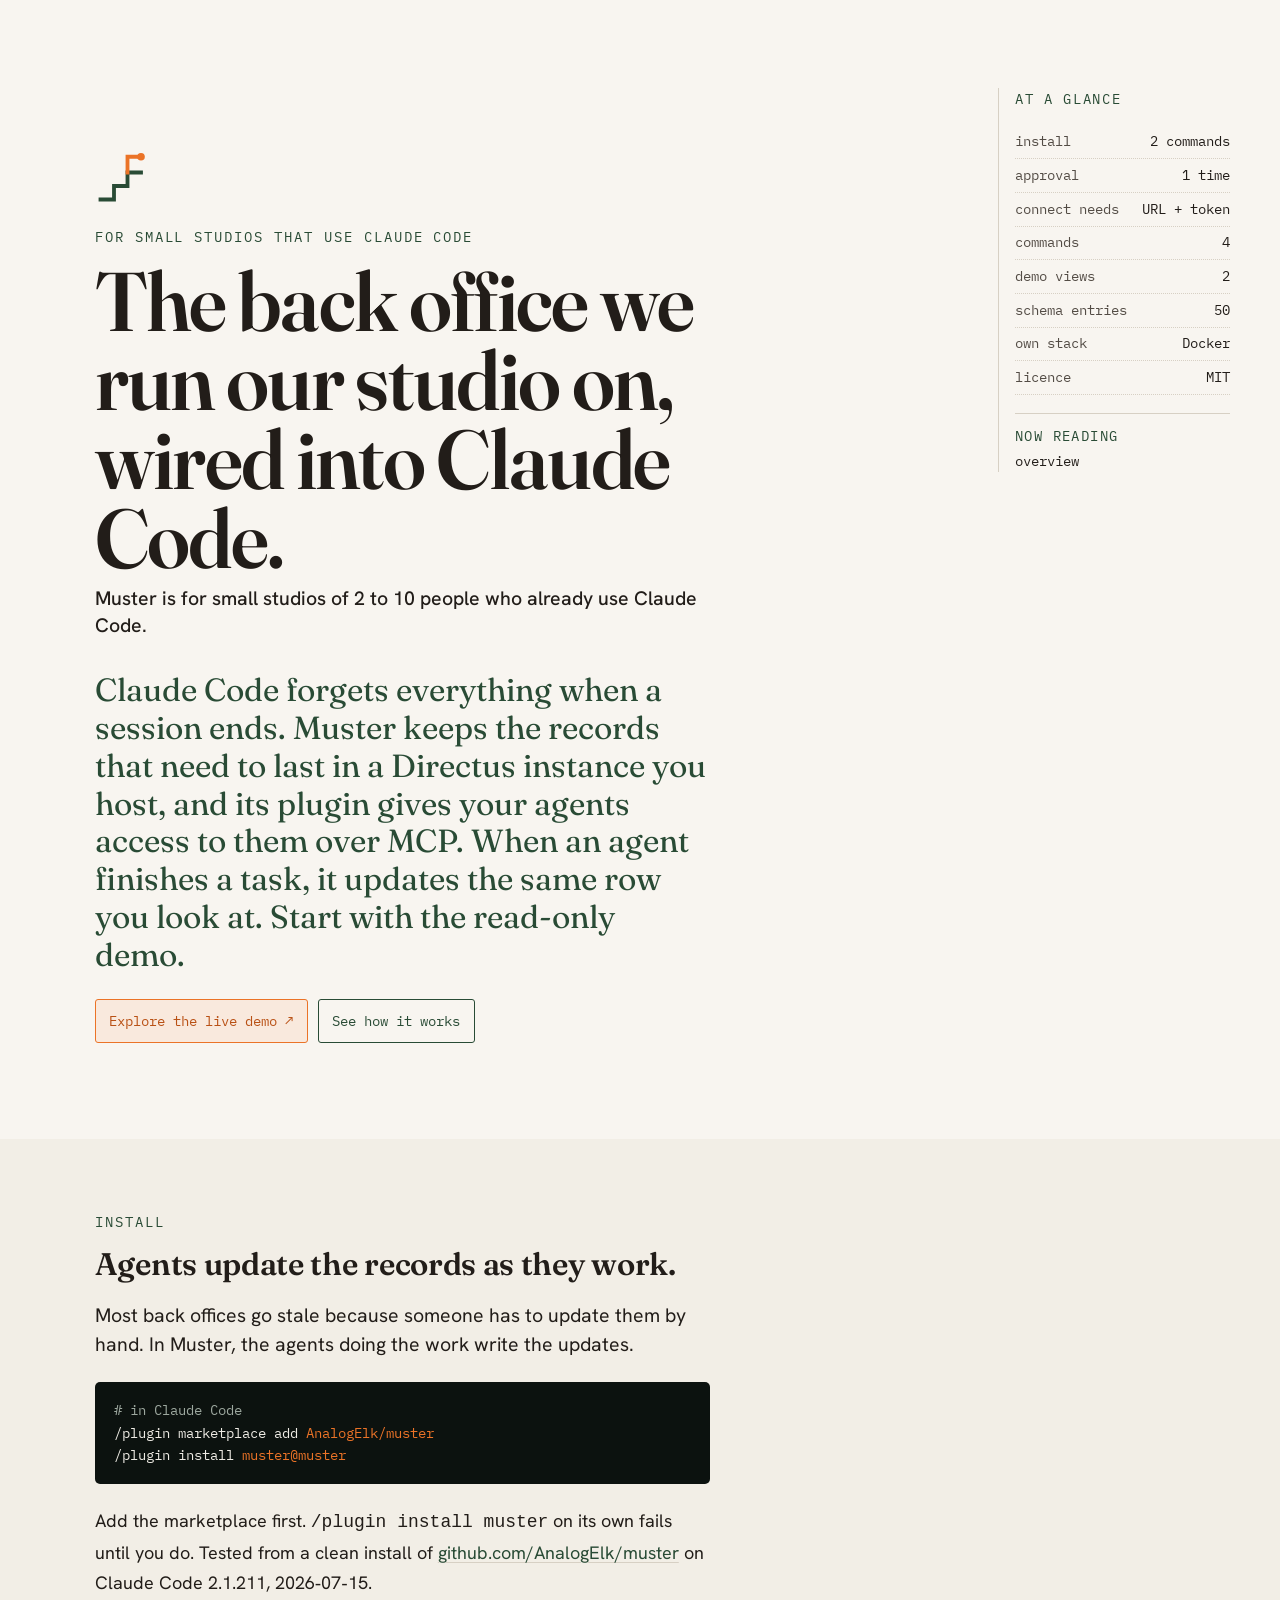
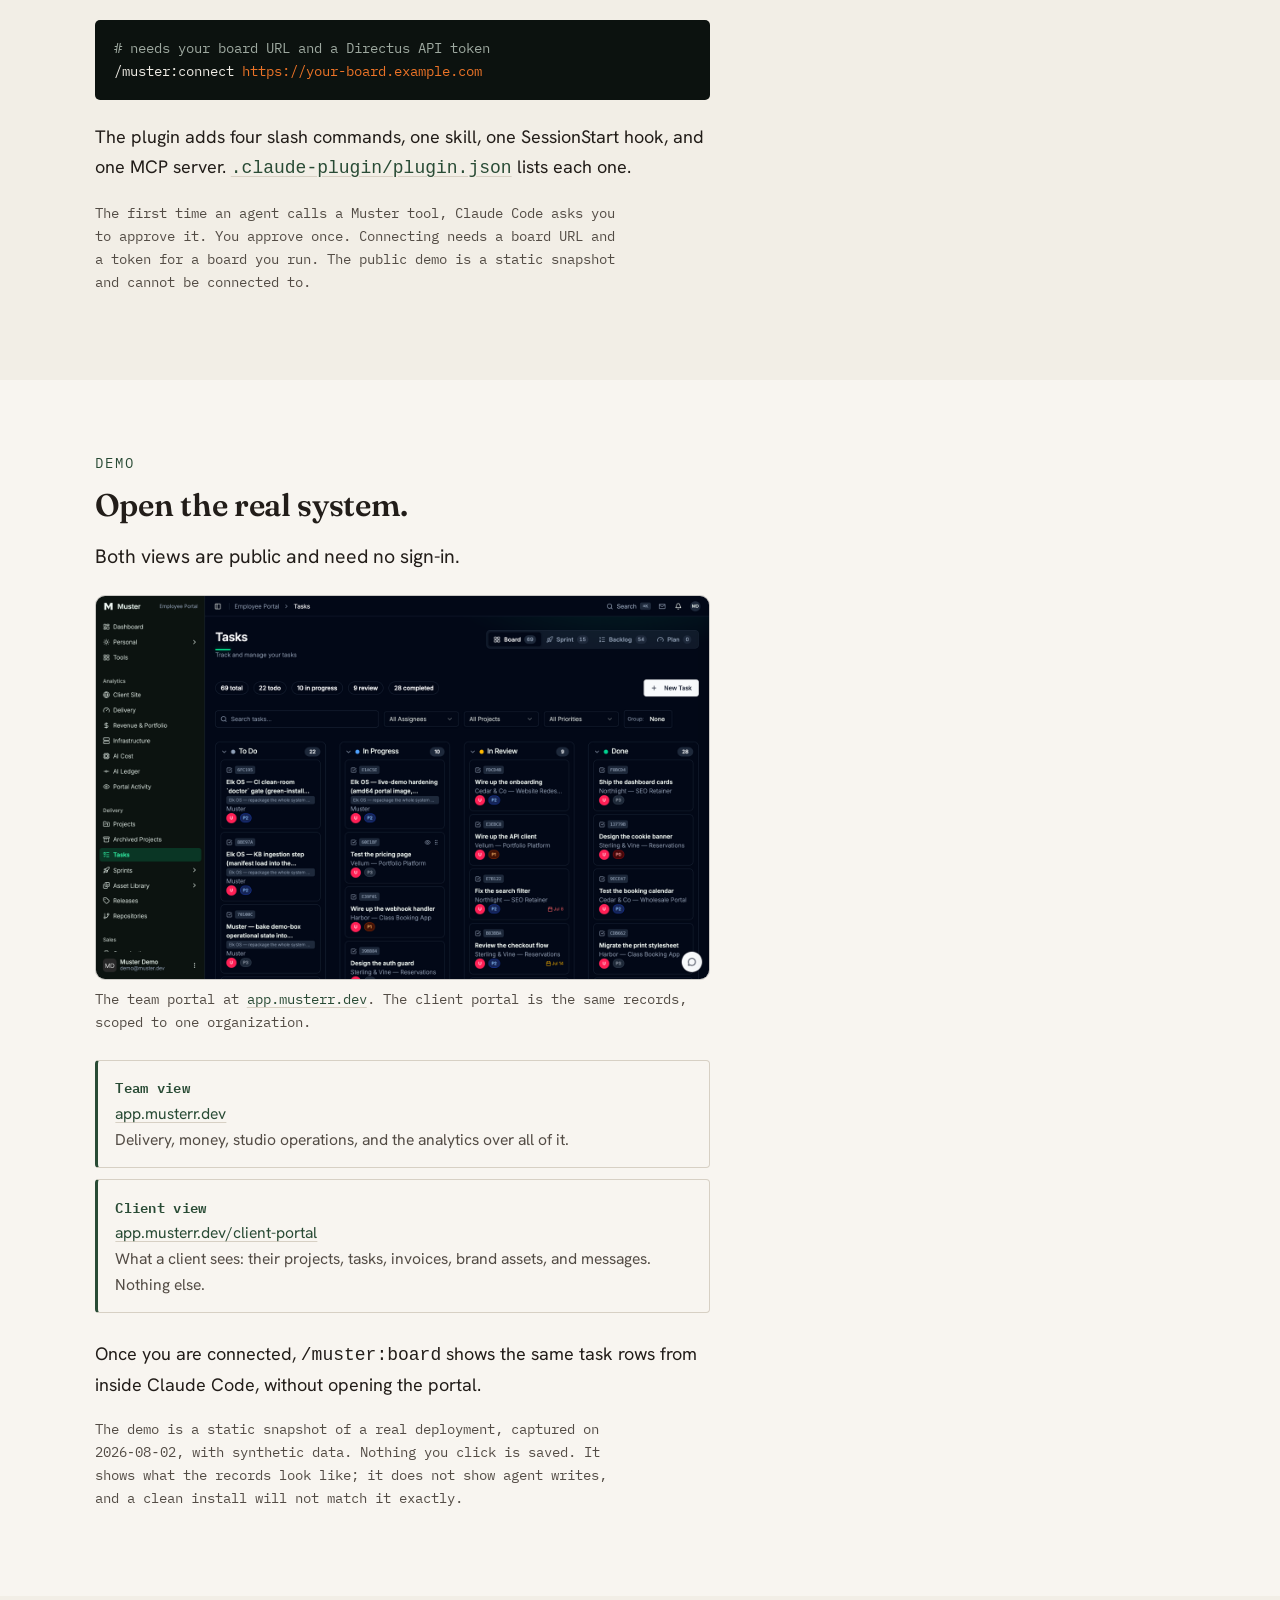
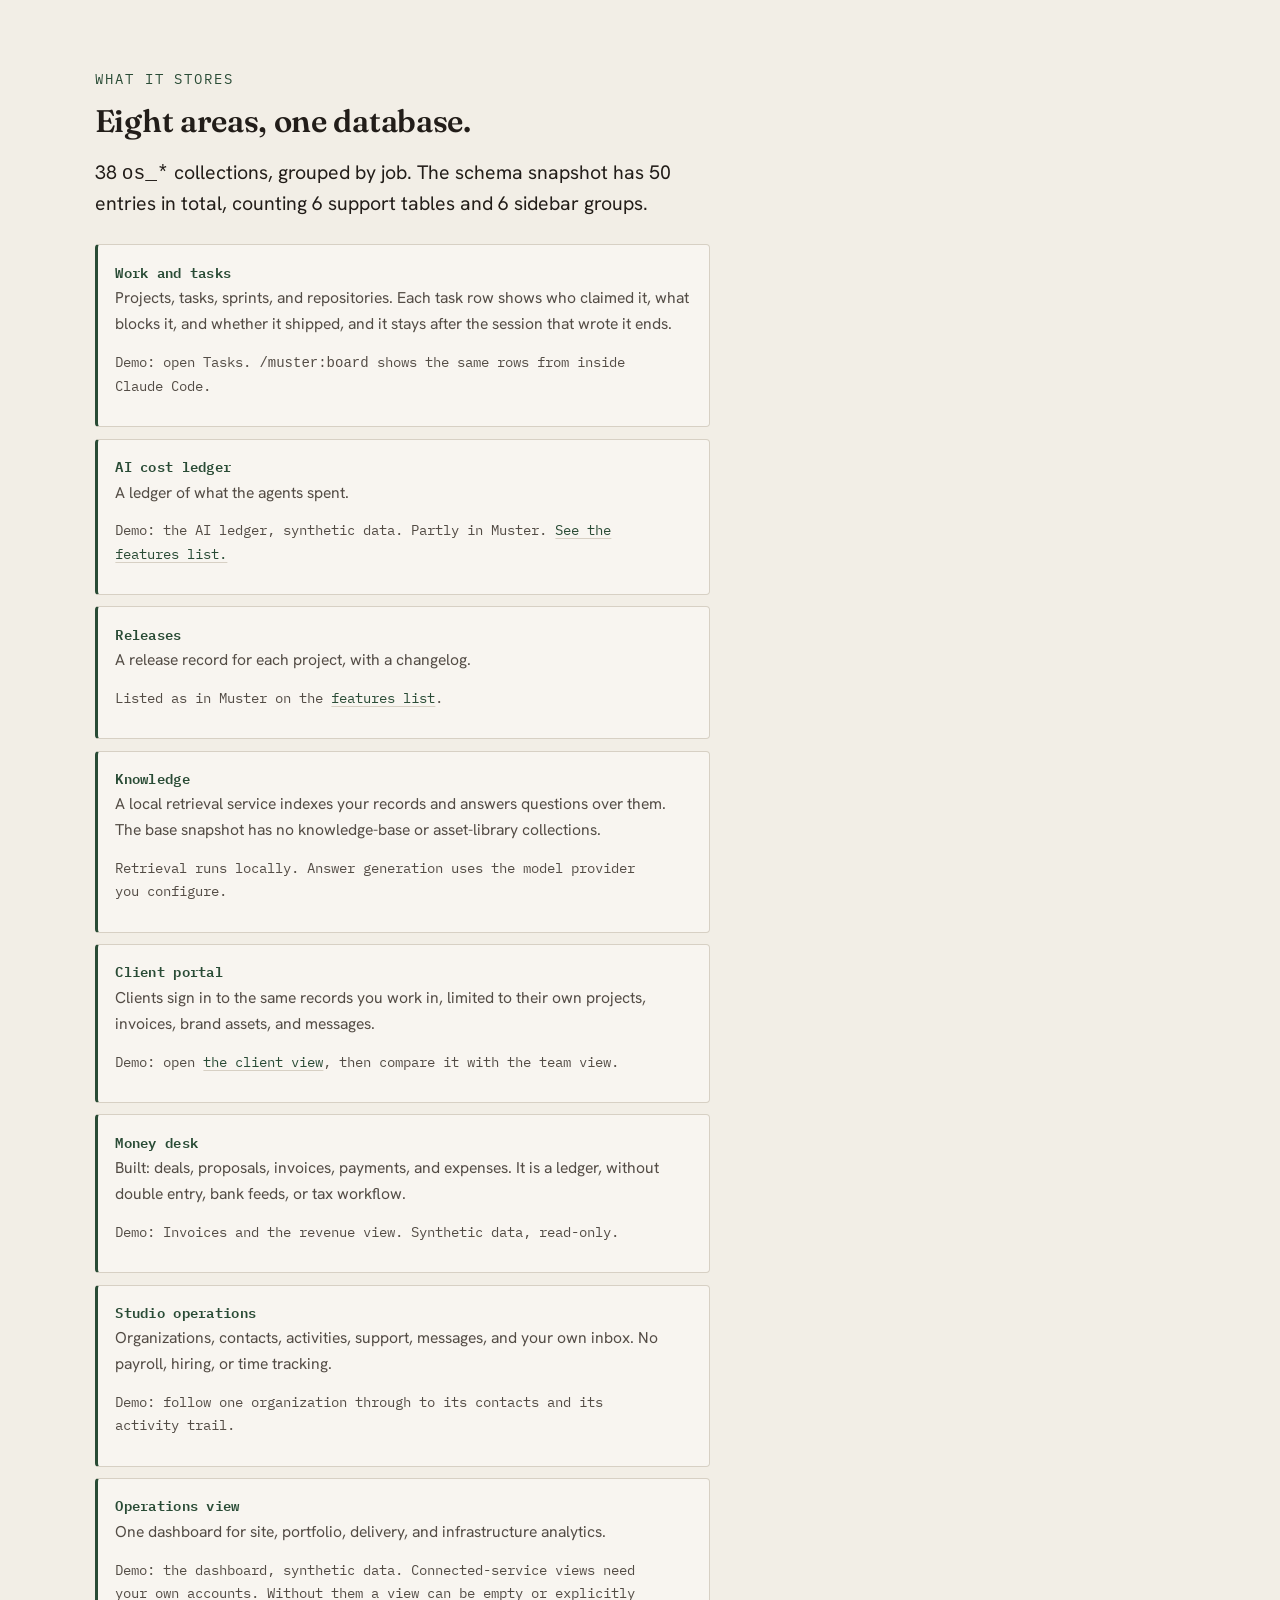
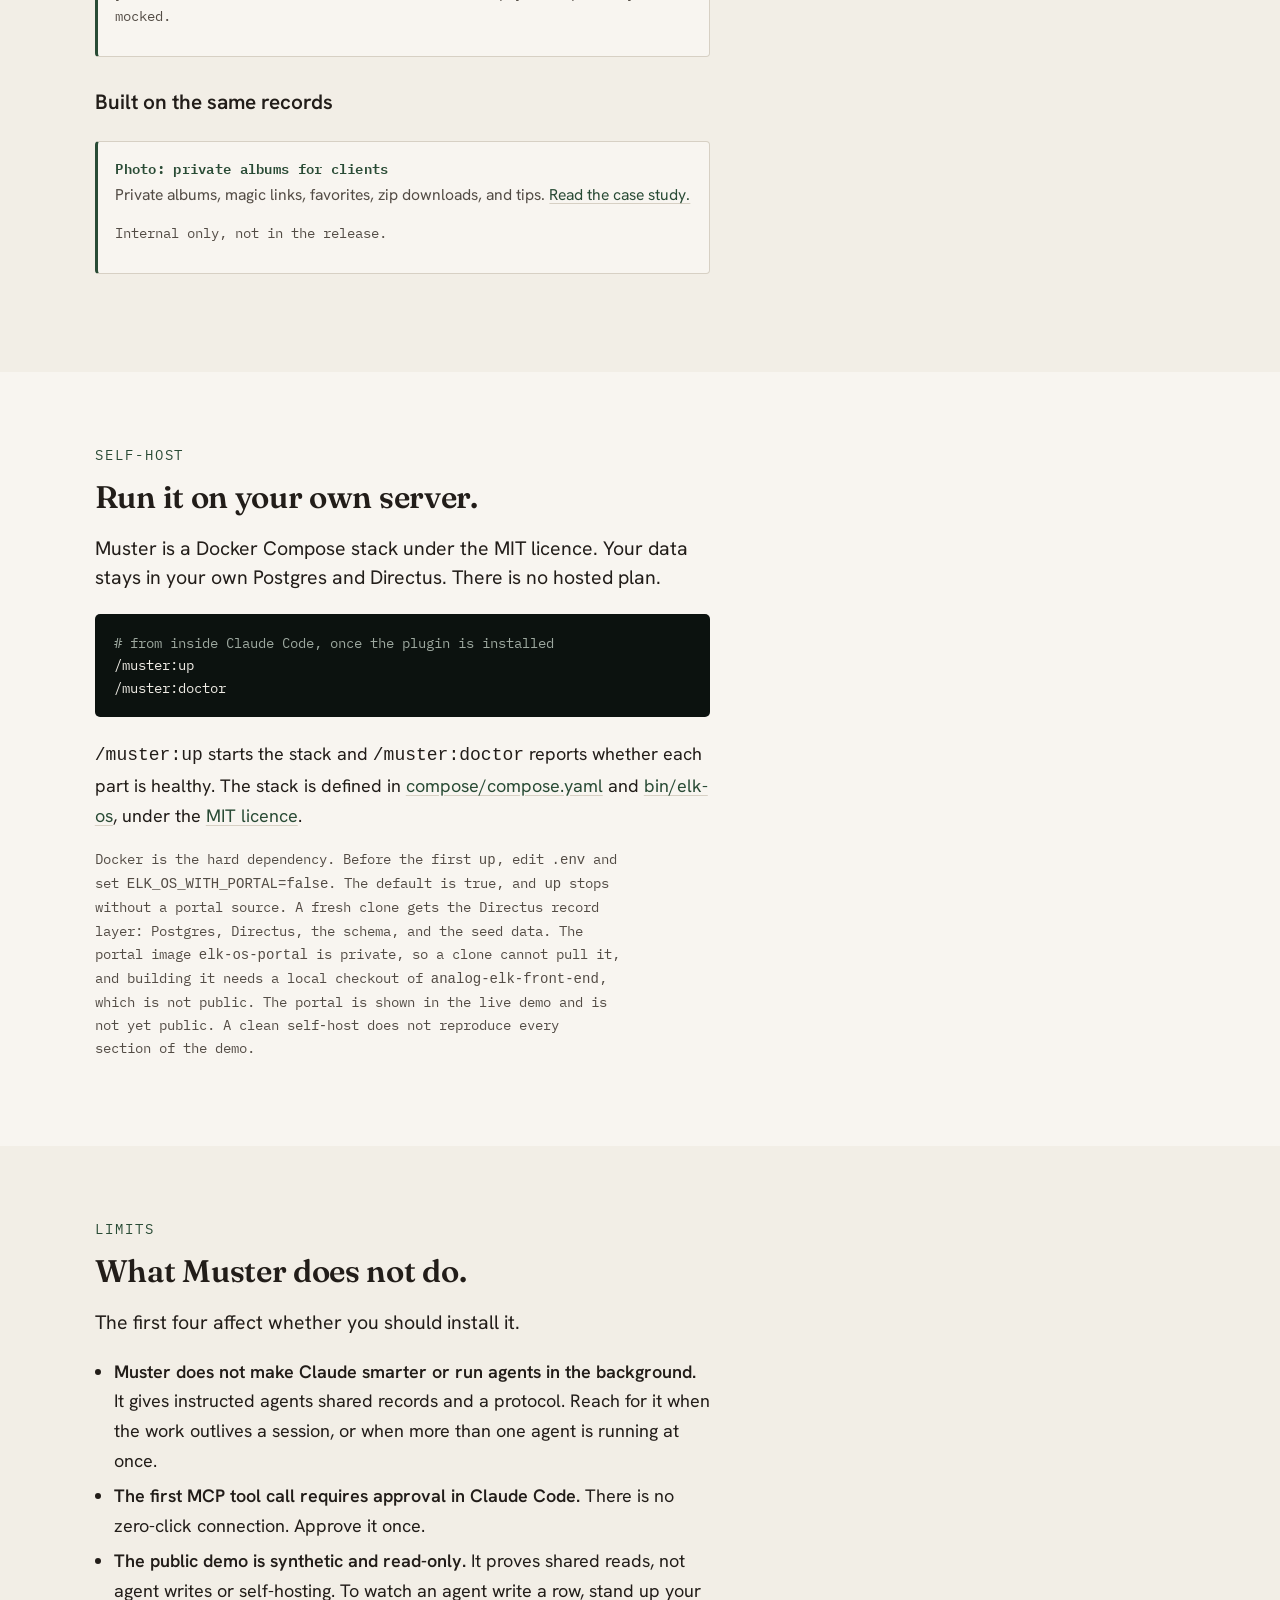
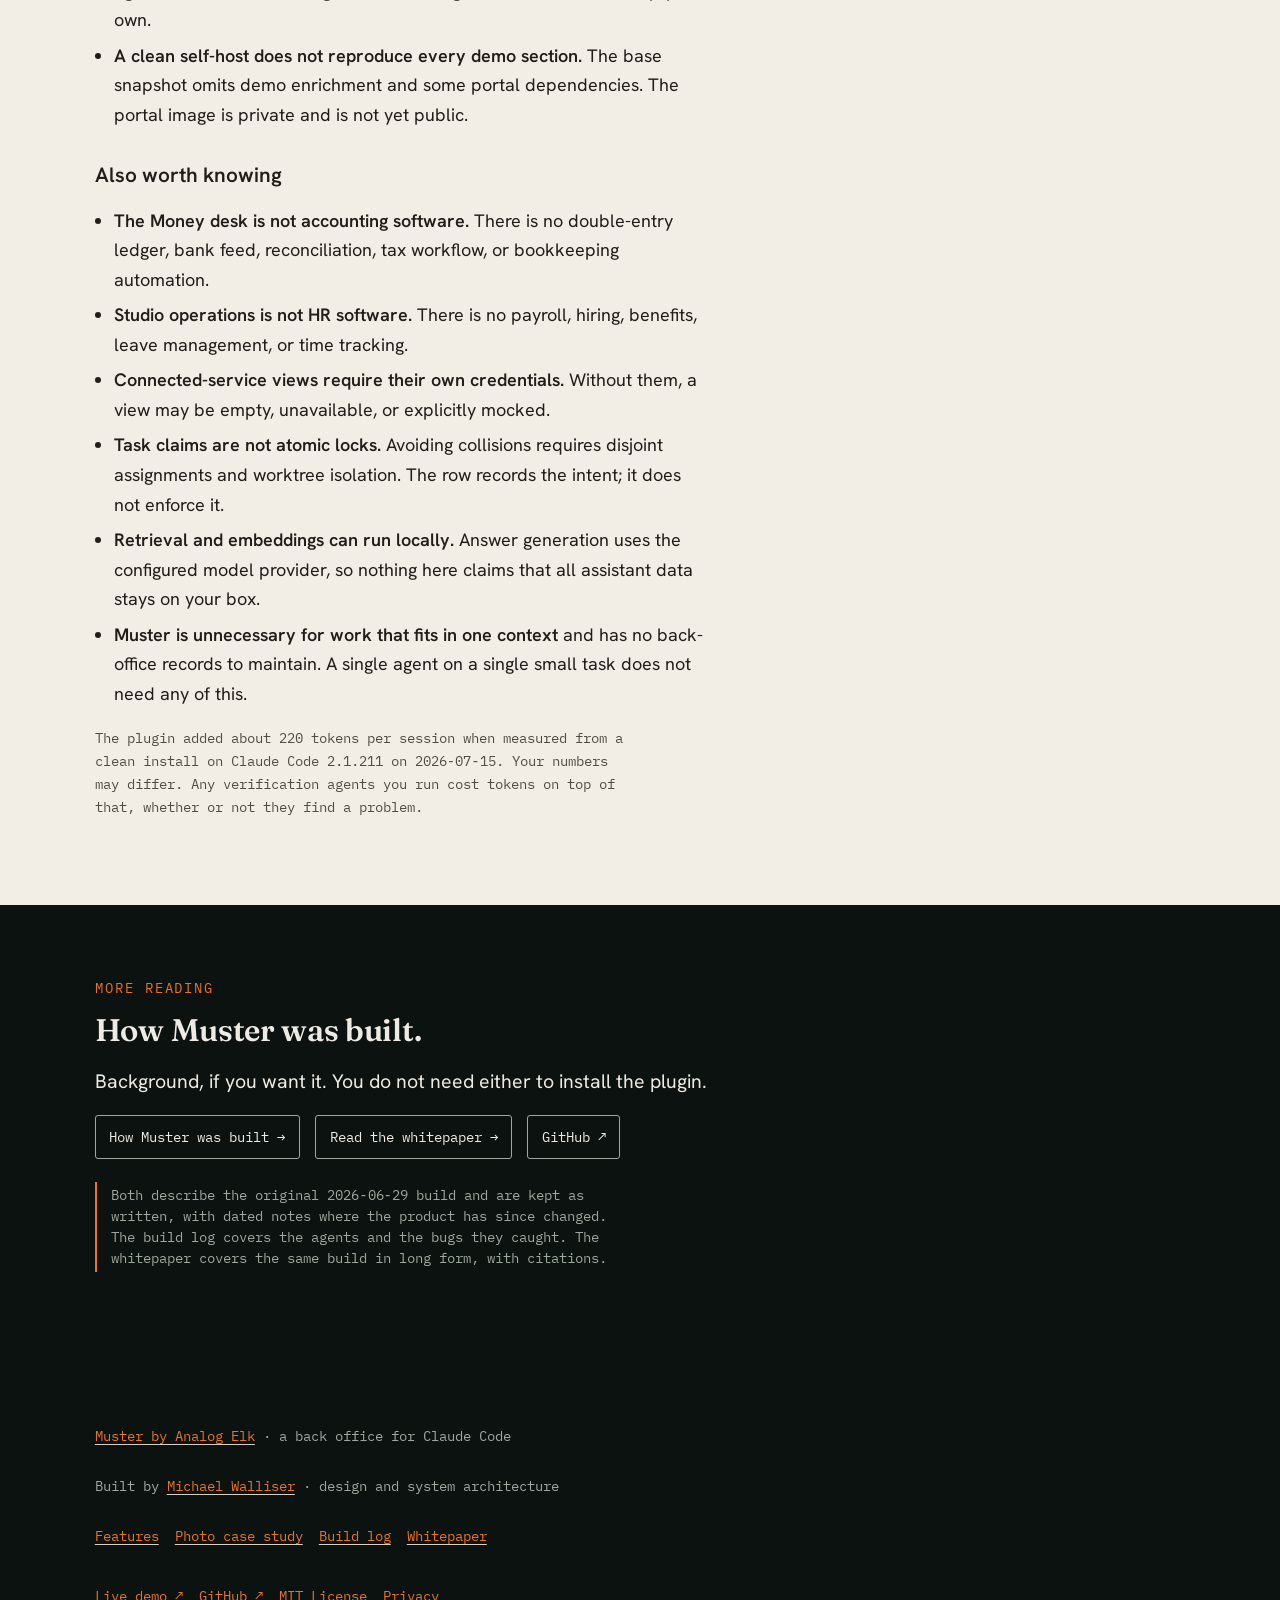
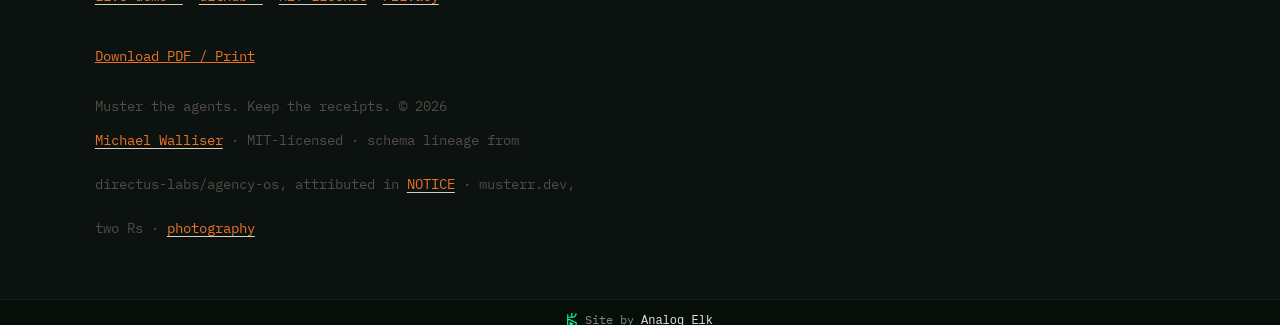
==== commit 8719f77c: "fix(site): drop self-hosted footer claim and template page labels Co-Authored-By: Claude Opus 5.5 <n" ====
--- a/site/index.html
+++ b/site/index.html
@@ -398,7 +398,7 @@
 <!-- ===================== FOOTER ===================== -->
 <footer class="footer">
   <div class="doc">
-    <div><a href="https://analogelk.com" target="_blank" rel="noopener">Muster by Analog Elk</a> · a self-hosted back office for Claude Code</div>
+    <div><a href="https://analogelk.com" target="_blank" rel="noopener">Muster by Analog Elk</a> · a back office for Claude Code</div>
     <div>Built by <a href="https://walliser.me" target="_blank" rel="noopener">Michael Walliser</a> · design and system architecture</div>
     <div class="footer__links">
       <a href="/features.html">Features</a>
